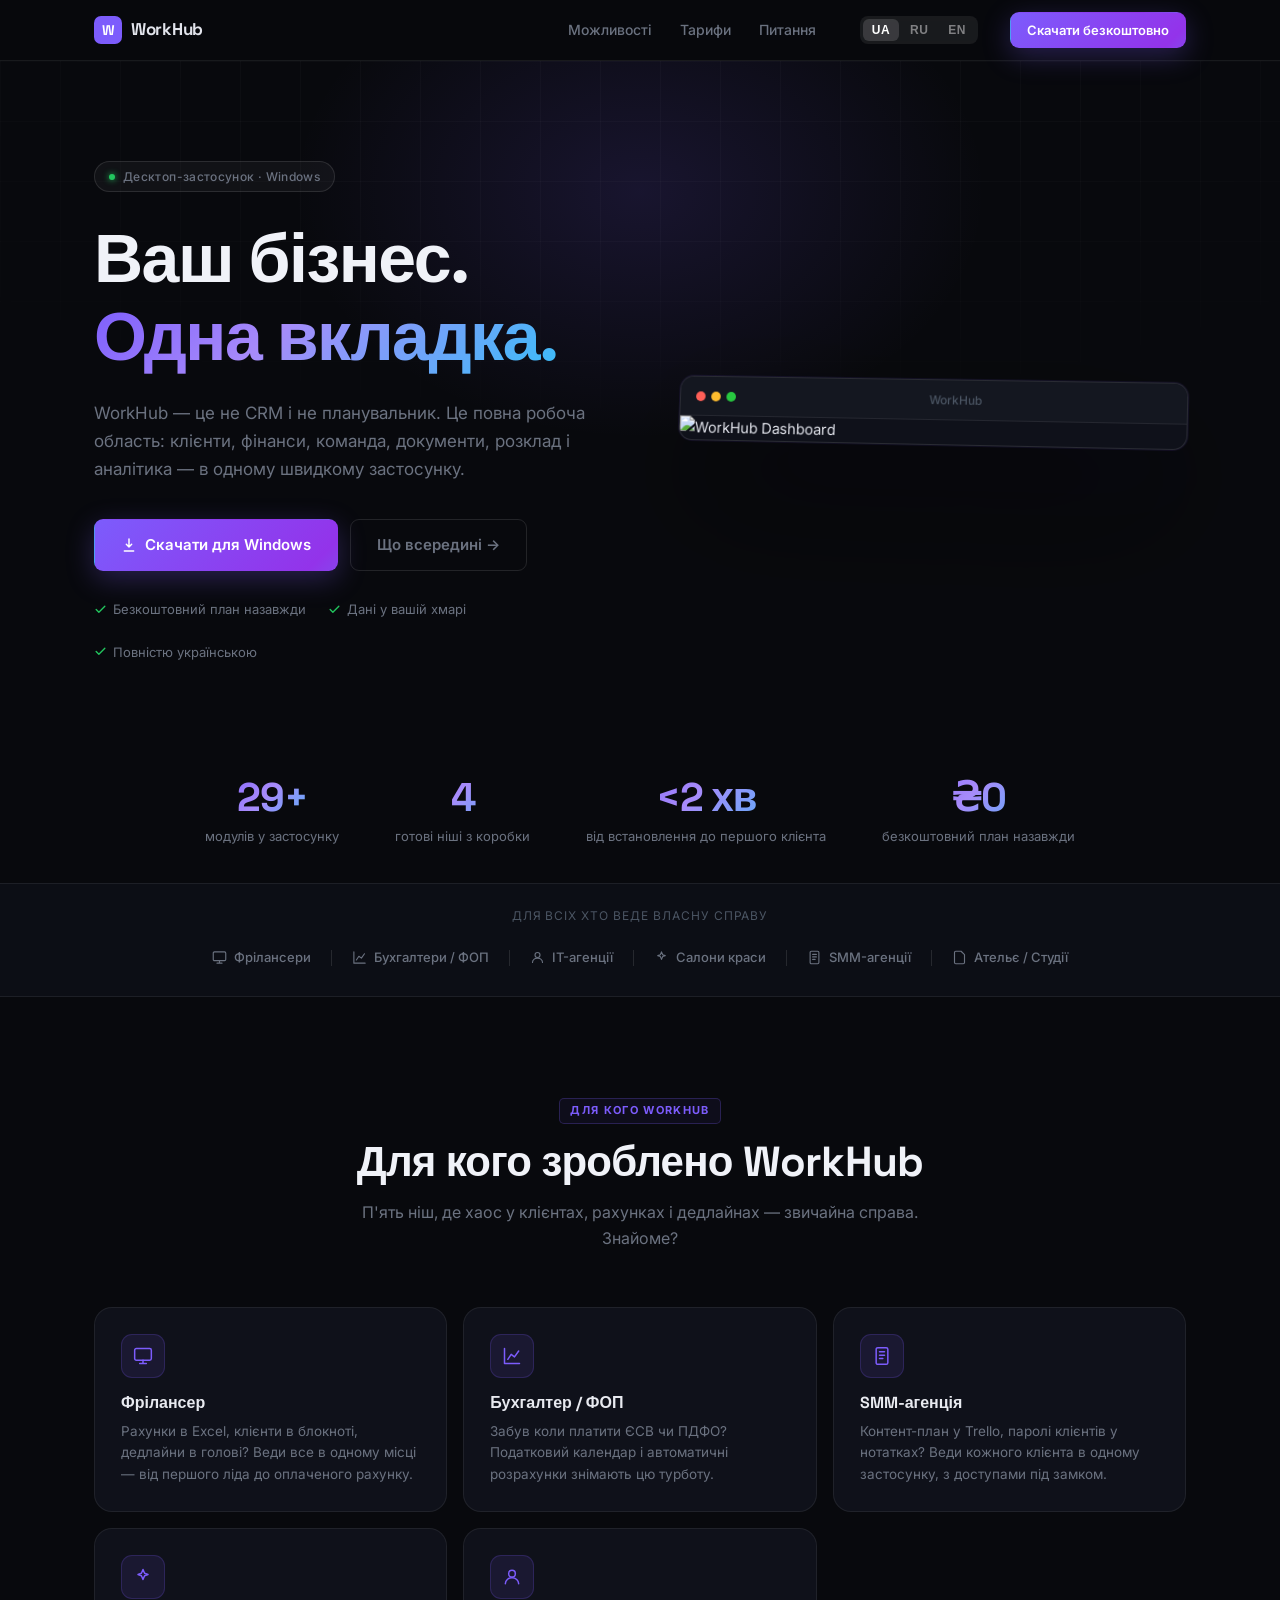
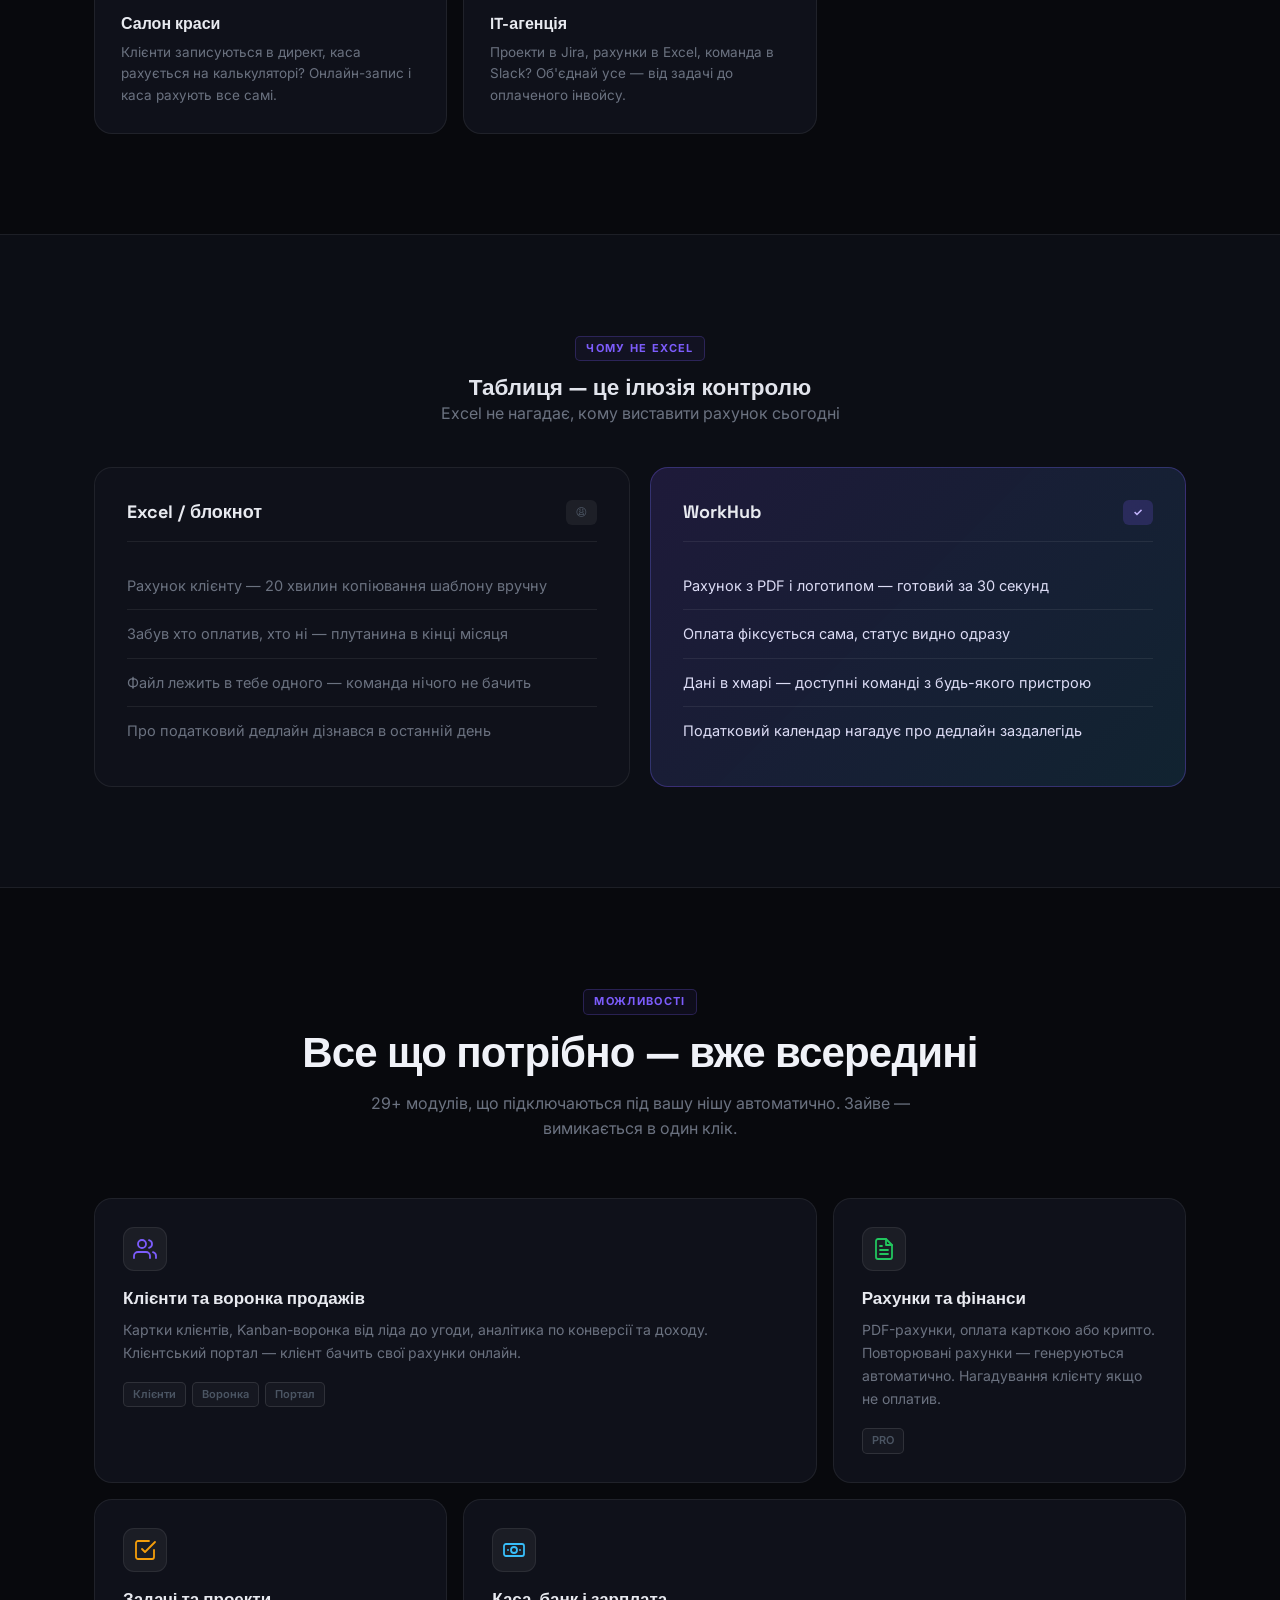
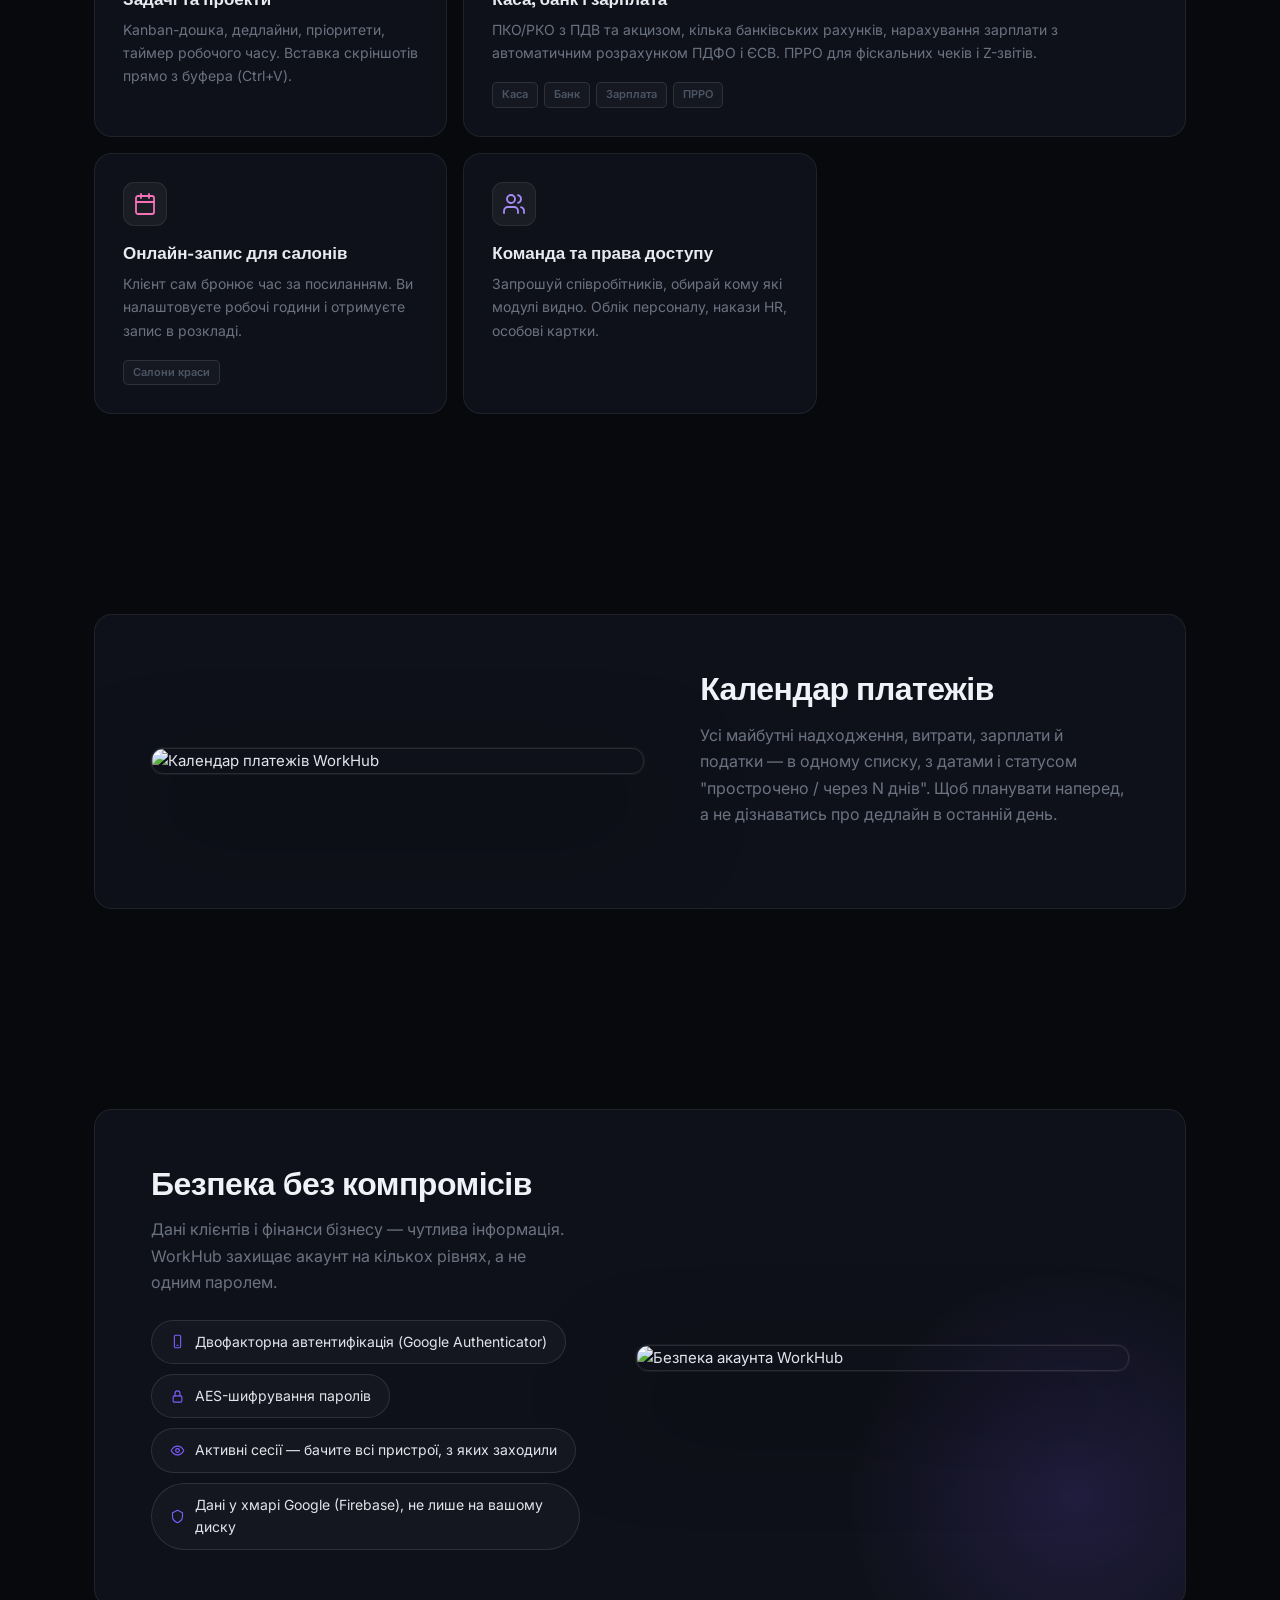
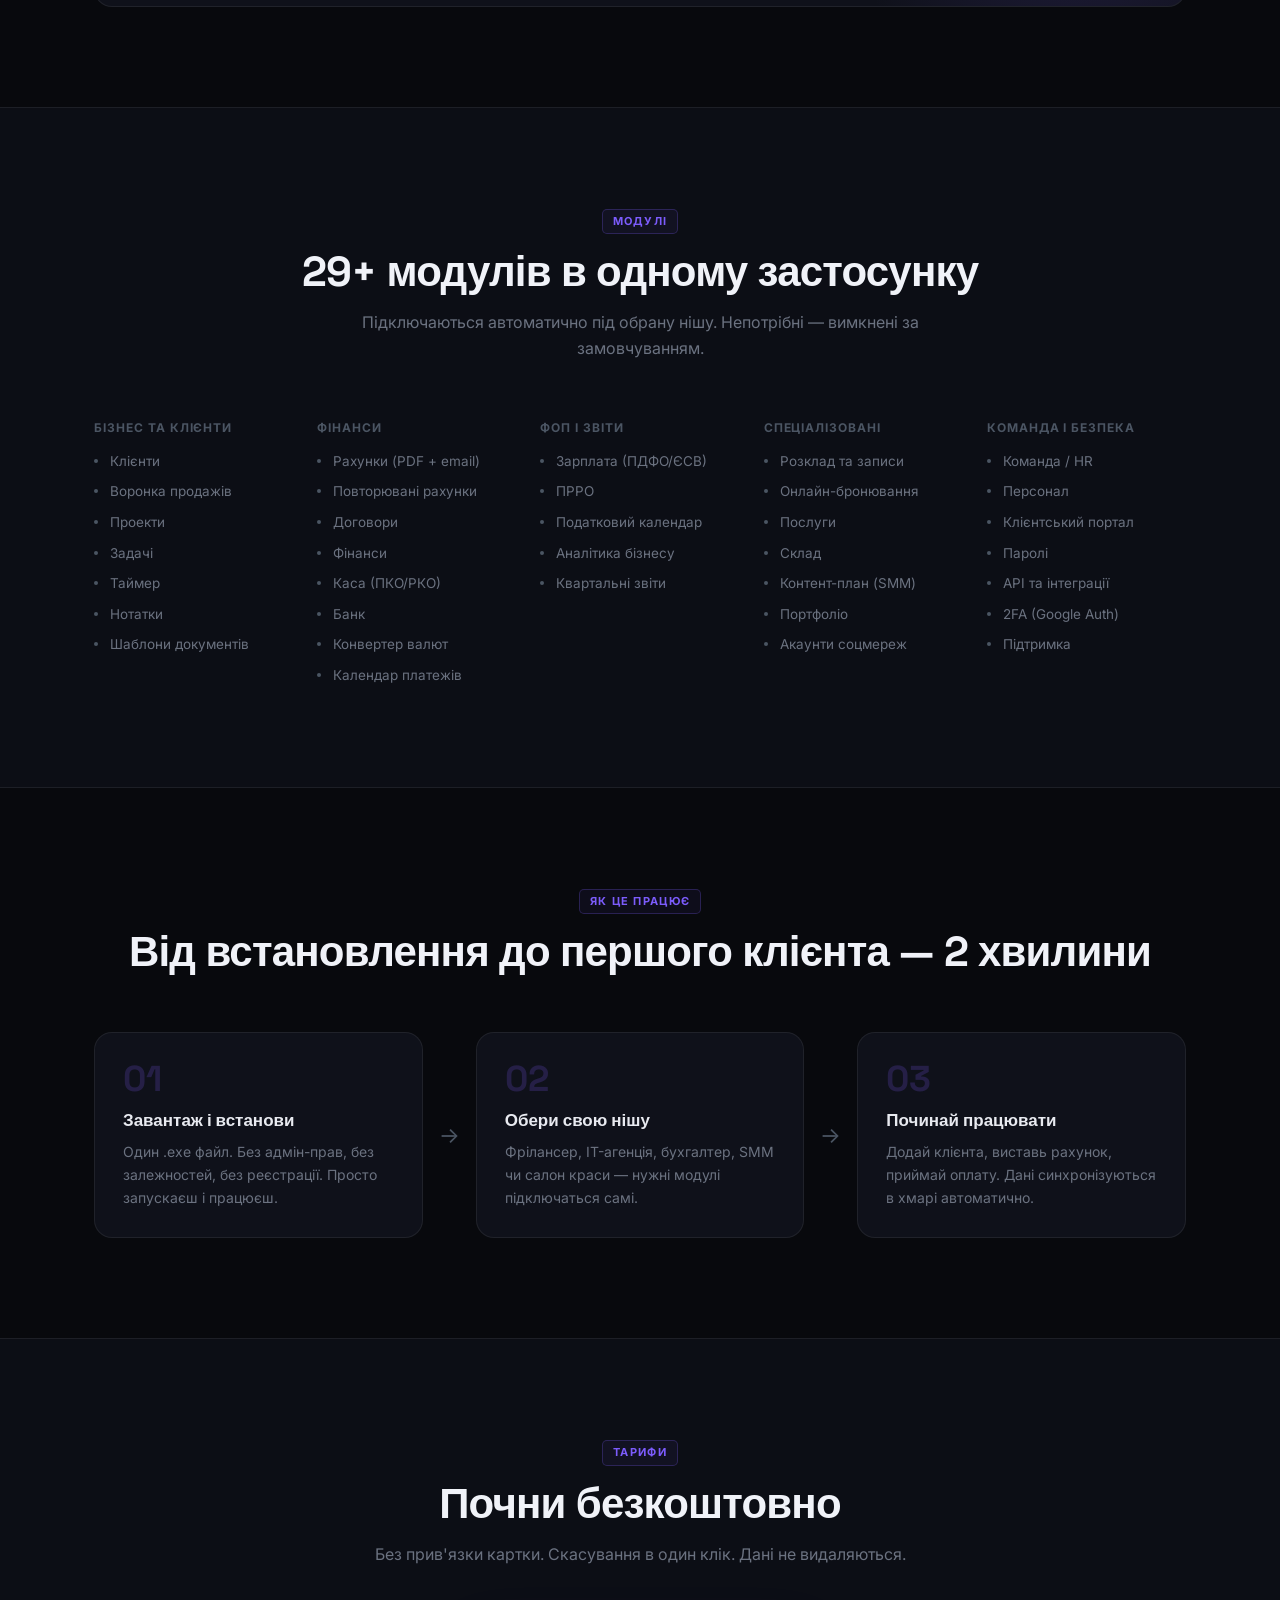
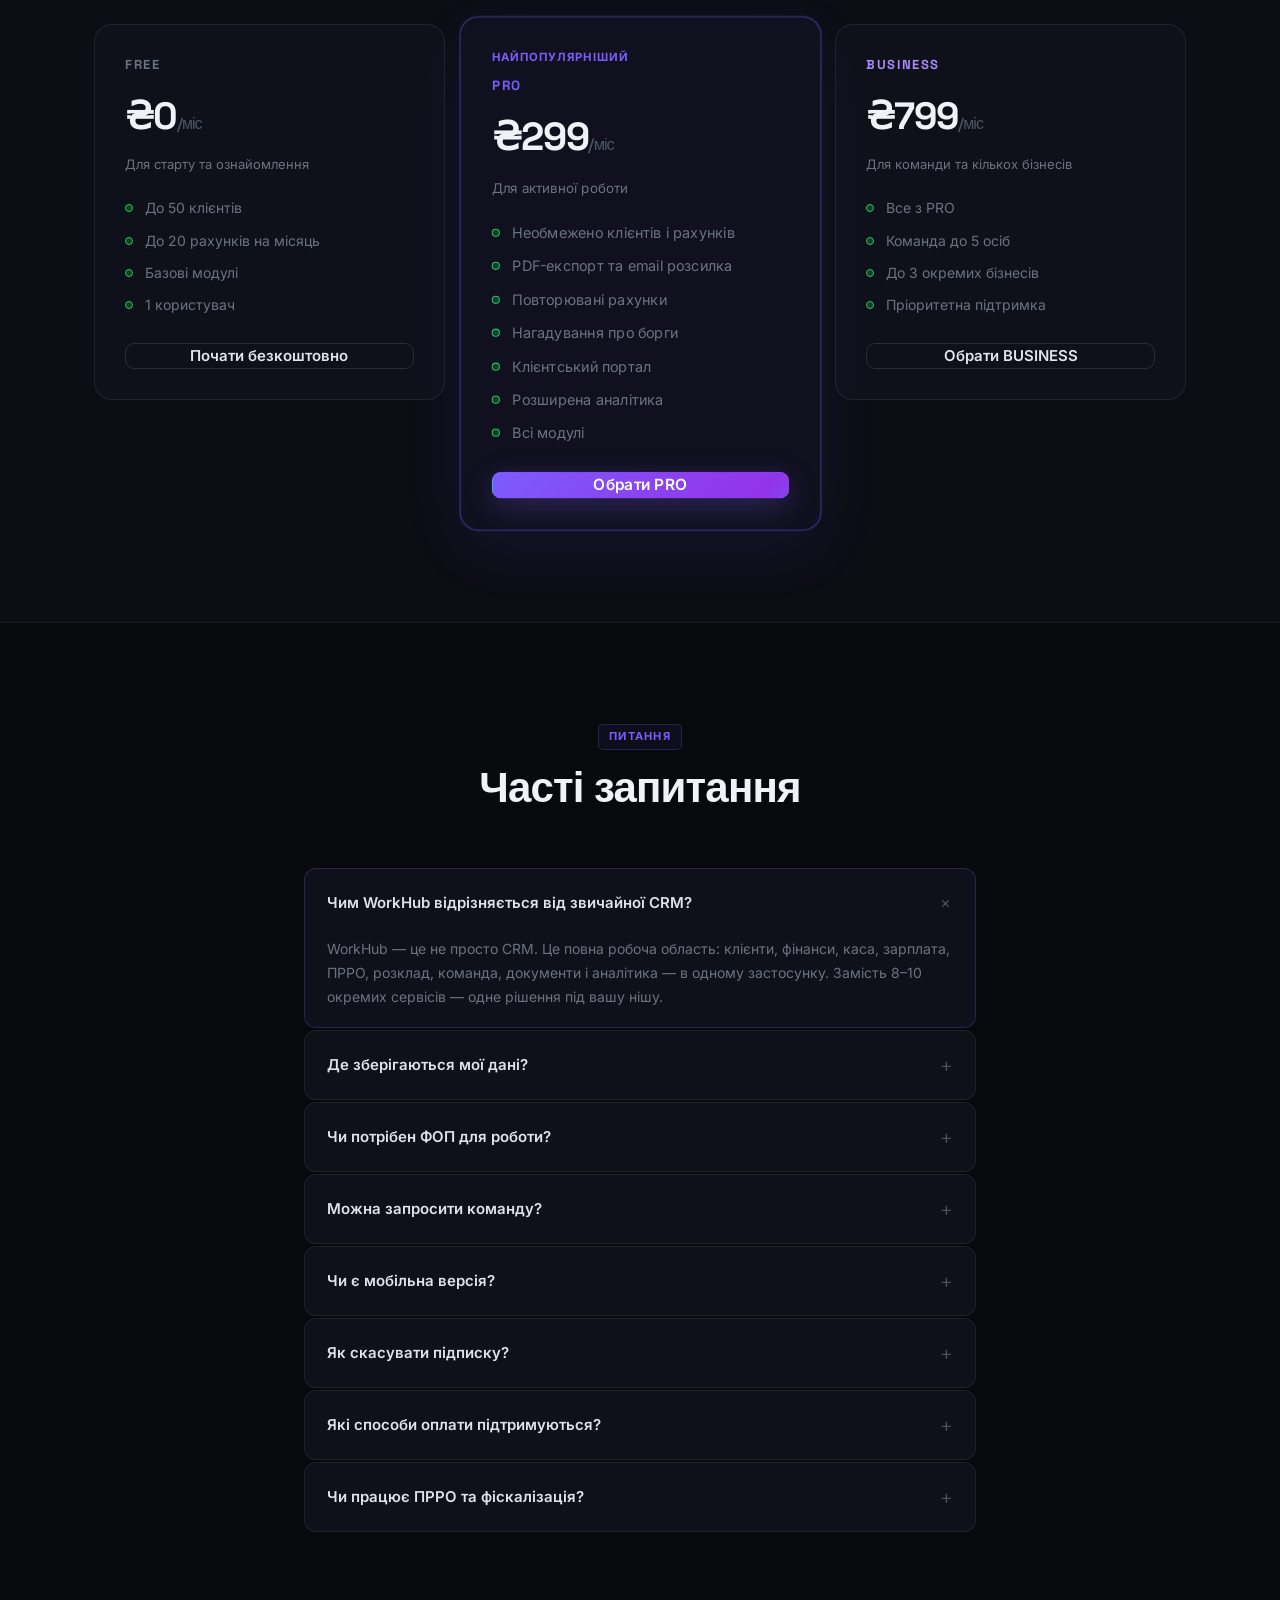
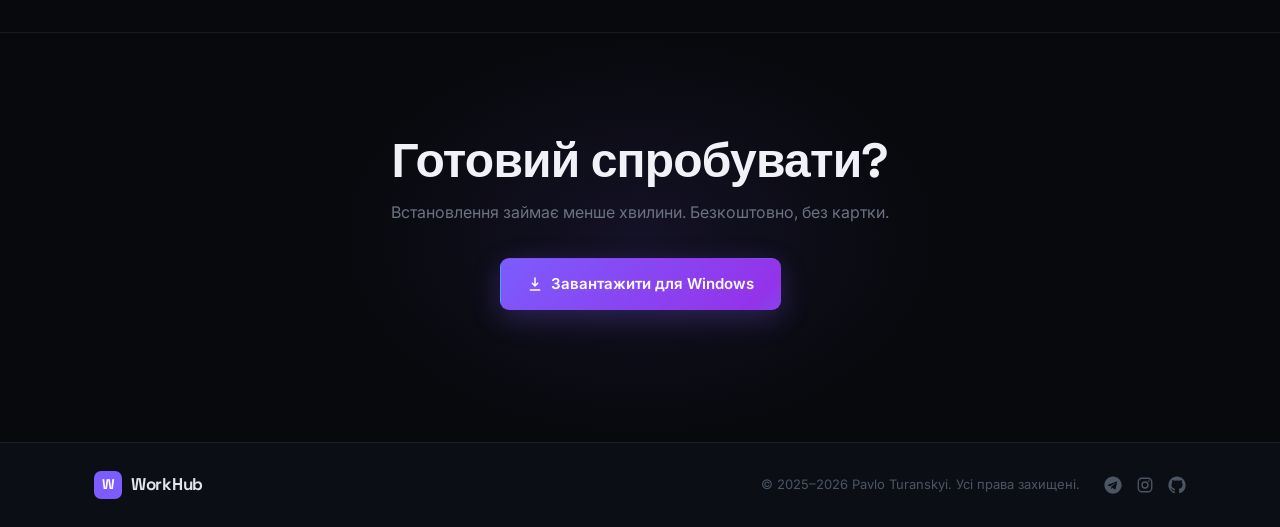
==== index.html @ f9d726c1 "Add full uk/ru/en translations to all niche landing pages Previously only the main page had a workin" ====
<!DOCTYPE html>
<html lang="uk">
<head>
<meta charset="UTF-8">
<meta name="viewport" content="width=device-width, initial-scale=1.0">
<title>WorkHub — Робоча область для вашого бізнесу</title>
<meta name="description" content="WorkHub — десктопний застосунок що замінює 10 окремих сервісів. Клієнти, фінанси, команда, документи, розклад — в одному місці.">
<link rel="preconnect" href="https://fonts.googleapis.com">
<link rel="preconnect" href="https://fonts.gstatic.com" crossorigin>
<link href="https://fonts.googleapis.com/css2?family=Inter:wght@400;500;600&family=Space+Grotesk:wght@500;600;700;800&display=swap" rel="stylesheet">
<link rel="stylesheet" href="style.css">
<link rel="icon" href="data:image/svg+xml,<svg xmlns=%22http://www.w3.org/2000/svg%22 viewBox=%220 0 100 100%22><rect width=%22100%22 height=%22100%22 rx=%2222%22 fill=%22%237C5CFC%22/><text x=%2250%22 y=%2268%22 font-size=%2260%22 text-anchor=%22middle%22 fill=%22white%22 font-family=%22sans-serif%22 font-weight=%22800%22>W</text></svg>">
</head>
<body>

<!-- ── NAV ── -->
<header class="nav">
  <div class="container nav-inner">
    <div class="brand">
      <div class="brand-logo">W</div>
      WorkHub
    </div>
    <nav class="nav-links">
      <a href="#features" data-i18n="nav.features">Можливості</a>
      <a href="#pricing" data-i18n="nav.pricing">Тарифи</a>
      <a href="#faq" data-i18n="nav.faq">Питання</a>
    </nav>
    <div class="lang-switcher">
      <button class="lang-btn active" data-lang="uk">UA</button>
      <button class="lang-btn" data-lang="ru">RU</button>
      <button class="lang-btn" data-lang="en">EN</button>
    </div>
    <a href="https://github.com/WorkHub-App/workhub-releases/releases/latest" class="btn btn-primary btn-sm" id="dl-win-nav" data-i18n="nav.download">Скачати безкоштовно</a>
  </div>
</header>

<!-- ── HERO ── -->
<section class="hero">
  <div class="hero-bg">
    <div class="hero-glow"></div>
    <div class="hero-grid"></div>
  </div>
  <div class="container hero-inner">
    <div class="hero-content">
      <div class="hero-badge">
        <span class="badge-dot"></span>
        <span data-i18n="hero.badge">Десктоп-застосунок · Windows</span>
      </div>
      <h1>
        <span data-i18n="hero.title1">Ваш бізнес.</span><br>
        <span class="grad-text" data-i18n="hero.title2">Одна вкладка.</span>
      </h1>
      <p class="hero-sub" data-i18n="hero.sub">
        WorkHub — це не CRM і не планувальник. Це повна робоча область: клієнти, фінанси, команда, документи, розклад і аналітика — в одному швидкому застосунку.
      </p>
      <div class="hero-actions">
        <a href="https://github.com/WorkHub-App/workhub-releases/releases/latest" class="btn btn-primary btn-lg" id="dl-win-hero">
          <svg width="16" height="16" viewBox="0 0 24 24" fill="none" stroke="currentColor" stroke-width="2.2" stroke-linecap="round" stroke-linejoin="round"><path d="M12 3v12m0 0l-4-4m4 4l4-4M5 21h14"/></svg>
          <span data-i18n="hero.dl_win">Скачати для Windows</span>
        </a>
        <a href="#features" class="btn btn-ghost btn-lg" data-i18n="hero.explore">Що всередині →</a>
      </div>
      <div class="hero-trust">
        <span><svg width="13" height="13" viewBox="0 0 24 24" fill="none" stroke="#22C55E" stroke-width="2.5" stroke-linecap="round" stroke-linejoin="round"><path d="M20 6L9 17l-5-5"/></svg> <span data-i18n="hero.trust1">Безкоштовний план назавжди</span></span>
        <span><svg width="13" height="13" viewBox="0 0 24 24" fill="none" stroke="#22C55E" stroke-width="2.5" stroke-linecap="round" stroke-linejoin="round"><path d="M20 6L9 17l-5-5"/></svg> <span data-i18n="hero.trust2">Дані у вашій хмарі</span></span>
        <span><svg width="13" height="13" viewBox="0 0 24 24" fill="none" stroke="#22C55E" stroke-width="2.5" stroke-linecap="round" stroke-linejoin="round"><path d="M20 6L9 17l-5-5"/></svg> <span data-i18n="hero.trust3">Повністю українською</span></span>
      </div>
    </div>

    <div class="hero-visual">
      <div class="mock-window">
        <div class="mock-bar">
          <div class="mock-dots"><span></span><span></span><span></span></div>
          <div class="mock-url">WorkHub</div>
        </div>
        <img src="Full.jpg" alt="WorkHub Dashboard" class="mock-img">
      </div>
    </div>
  </div>
</section>

<!-- ── STATS ── -->
<div class="container">
  <div class="stats-row">
    <div class="stat-item">
      <div class="stat-num">29+</div>
      <div class="stat-label" data-i18n="stats.modules">модулів у застосунку</div>
    </div>
    <div class="stat-item">
      <div class="stat-num">4</div>
      <div class="stat-label" data-i18n="stats.niches">готові ніші з коробки</div>
    </div>
    <div class="stat-item">
      <div class="stat-num" data-i18n="stats.setup_num">&lt;2 хв</div>
      <div class="stat-label" data-i18n="stats.setup">від встановлення до першого клієнта</div>
    </div>
    <div class="stat-item">
      <div class="stat-num">₴0</div>
      <div class="stat-label" data-i18n="stats.free">безкоштовний план назавжди</div>
    </div>
  </div>
</div>

<!-- ── NICHES ── -->
<div class="niches-strip">
  <div class="container">
    <p class="niches-label" data-i18n="niches.label">Для всіх хто веде власну справу</p>
    <div class="niches-row">
      <a class="niche" href="freelance/index.html">
        <svg width="15" height="15" viewBox="0 0 24 24" fill="none" stroke="currentColor" stroke-width="1.8" stroke-linecap="round" stroke-linejoin="round"><rect x="2" y="3" width="20" height="14" rx="2"/><path d="M8 21h8M12 17v4"/></svg>
        <span data-i18n="niche.freelancer">Фрілансери</span>
      </a>
      <div class="niche-sep"></div>
      <a class="niche" href="fop/index.html">
        <svg width="15" height="15" viewBox="0 0 24 24" fill="none" stroke="currentColor" stroke-width="1.8" stroke-linecap="round" stroke-linejoin="round"><path d="M3 3v18h18"/><path d="M7 16l4-6 4 3 5-7"/></svg>
        <span data-i18n="niche.accountant">Бухгалтери / ФОП</span>
      </a>
      <div class="niche-sep"></div>
      <a class="niche" href="it/index.html">
        <svg width="15" height="15" viewBox="0 0 24 24" fill="none" stroke="currentColor" stroke-width="1.8" stroke-linecap="round" stroke-linejoin="round"><circle cx="12" cy="8" r="4"/><path d="M4 20c0-4 3.6-7 8-7s8 3 8 7"/></svg>
        <span data-i18n="niche.it">IT-агенції</span>
      </a>
      <div class="niche-sep"></div>
      <a class="niche" href="salon/index.html">
        <svg width="15" height="15" viewBox="0 0 24 24" fill="none" stroke="currentColor" stroke-width="1.8" stroke-linecap="round" stroke-linejoin="round"><path d="M12 3l1.9 4.5L18 9l-4.1 1.5L12 15l-1.9-4.5L6 9l4.1-1.5z"/></svg>
        <span data-i18n="niche.beauty">Салони краси</span>
      </a>
      <div class="niche-sep"></div>
      <a class="niche" href="smm/index.html">
        <svg width="15" height="15" viewBox="0 0 24 24" fill="none" stroke="currentColor" stroke-width="1.8" stroke-linecap="round" stroke-linejoin="round"><rect x="5" y="2" width="14" height="20" rx="2"/><path d="M9 7h6M9 11h6M9 15h4"/></svg>
        <span data-i18n="niche.smm">SMM-агенції</span>
      </a>
      <div class="niche-sep"></div>
      <div class="niche">
        <svg width="15" height="15" viewBox="0 0 24 24" fill="none" stroke="currentColor" stroke-width="1.8" stroke-linecap="round" stroke-linejoin="round"><path d="M14.5 2H6a2 2 0 0 0-2 2v16a2 2 0 0 0 2 2h12a2 2 0 0 0 2-2V7.5L14.5 2z"/></svg>
        <span data-i18n="niche.atelier">Ательє / Студії</span>
      </div>
    </div>
  </div>
</div>

<!-- ── WHO IS IT FOR ── -->
<section class="section">
  <div class="container">
    <div class="section-head">
      <div class="section-tag" data-i18n="who.tag">ДЛЯ КОГО WORKHUB</div>
      <h2 data-i18n="who.title">Для кого зроблено WorkHub</h2>
      <p class="section-sub" data-i18n="who.sub">П'ять ніш, де хаос у клієнтах, рахунках і дедлайнах — звичайна справа. Знайоме?</p>
    </div>
    <div class="audience-grid">
      <a class="audience-card" href="freelance/index.html">
        <div class="audience-icon"><svg width="20" height="20" viewBox="0 0 24 24" fill="none" stroke="currentColor" stroke-width="1.8" stroke-linecap="round" stroke-linejoin="round"><rect x="2" y="3" width="20" height="14" rx="2"/><path d="M8 21h8M12 17v4"/></svg></div>
        <h4 data-i18n="who.free.title">Фрілансер</h4>
        <p data-i18n="who.free.desc">Рахунки в Excel, клієнти в блокноті, дедлайни в голові? Веди все в одному місці — від першого ліда до оплаченого рахунку.</p>
      </a>
      <a class="audience-card" href="fop/index.html">
        <div class="audience-icon"><svg width="20" height="20" viewBox="0 0 24 24" fill="none" stroke="currentColor" stroke-width="1.8" stroke-linecap="round" stroke-linejoin="round"><path d="M3 3v18h18"/><path d="M7 16l4-6 4 3 5-7"/></svg></div>
        <h4 data-i18n="who.acc.title">Бухгалтер / ФОП</h4>
        <p data-i18n="who.acc.desc">Забув коли платити ЄСВ чи ПДФО? Податковий календар і автоматичні розрахунки знімають цю турботу.</p>
      </a>
      <a class="audience-card" href="smm/index.html">
        <div class="audience-icon"><svg width="20" height="20" viewBox="0 0 24 24" fill="none" stroke="currentColor" stroke-width="1.8" stroke-linecap="round" stroke-linejoin="round"><rect x="5" y="2" width="14" height="20" rx="2"/><path d="M9 7h6M9 11h6M9 15h4"/></svg></div>
        <h4 data-i18n="who.smm.title">SMM-агенція</h4>
        <p data-i18n="who.smm.desc">Контент-план у Trello, паролі клієнтів у нотатках? Веди кожного клієнта в одному застосунку, з доступами під замком.</p>
      </a>
      <a class="audience-card" href="salon/index.html">
        <div class="audience-icon"><svg width="20" height="20" viewBox="0 0 24 24" fill="none" stroke="currentColor" stroke-width="1.8" stroke-linecap="round" stroke-linejoin="round"><path d="M12 3l1.9 4.5L18 9l-4.1 1.5L12 15l-1.9-4.5L6 9l4.1-1.5z"/></svg></div>
        <h4 data-i18n="who.beauty.title">Салон краси</h4>
        <p data-i18n="who.beauty.desc">Клієнти записуються в директ, каса рахується на калькуляторі? Онлайн-запис і каса рахують все самі.</p>
      </a>
      <a class="audience-card" href="it/index.html">
        <div class="audience-icon"><svg width="20" height="20" viewBox="0 0 24 24" fill="none" stroke="currentColor" stroke-width="1.8" stroke-linecap="round" stroke-linejoin="round"><circle cx="12" cy="8" r="4"/><path d="M4 20c0-4 3.6-7 8-7s8 3 8 7"/></svg></div>
        <h4 data-i18n="who.it.title">IT-агенція</h4>
        <p data-i18n="who.it.desc">Проекти в Jira, рахунки в Excel, команда в Slack? Об'єднай усе — від задачі до оплаченого інвойсу.</p>
      </a>
    </div>
  </div>
</section>

<!-- ── COMPARE ── -->
<section class="section section-dim">
  <div class="container container-narrow">
    <div class="compare-head">
      <div class="section-tag" data-i18n="cmp.tag">ЧОМУ НЕ EXCEL</div>
      <h2 data-i18n="cmp.title">Таблиця — це ілюзія контролю</h2>
      <p class="section-sub" data-i18n="cmp.sub">Excel не нагадає, кому виставити рахунок сьогодні</p>
    </div>
  </div>
  <div class="container">
    <div class="compare-row">
      <div class="compare-card pain">
        <div class="compare-card-head">
          <h4 data-i18n="cmp.pain.title">Excel / блокнот</h4>
          <span class="tag">😩</span>
        </div>
        <ul class="compare-list">
          <li data-i18n="cmp.pain.1">Рахунок клієнту — 20 хвилин копіювання шаблону вручну</li>
          <li data-i18n="cmp.pain.2">Забув хто оплатив, хто ні — плутанина в кінці місяця</li>
          <li data-i18n="cmp.pain.3">Файл лежить в тебе одного — команда нічого не бачить</li>
          <li data-i18n="cmp.pain.4">Про податковий дедлайн дізнався в останній день</li>
        </ul>
      </div>
      <div class="compare-card win">
        <div class="compare-card-head">
          <h4 data-i18n="cmp.win.title">WorkHub</h4>
          <span class="tag">✓</span>
        </div>
        <ul class="compare-list">
          <li data-i18n="cmp.win.1">Рахунок з PDF і логотипом — готовий за 30 секунд</li>
          <li data-i18n="cmp.win.2">Оплата фіксується сама, статус видно одразу</li>
          <li data-i18n="cmp.win.3">Дані в хмарі — доступні команді з будь-якого пристрою</li>
          <li data-i18n="cmp.win.4">Податковий календар нагадує про дедлайн заздалегідь</li>
        </ul>
      </div>
    </div>
  </div>
</section>

<!-- ── FEATURES ── -->
<section class="section" id="features">
  <div class="container">
    <div class="section-head">
      <div class="section-tag" data-i18n="features.tag">МОЖЛИВОСТІ</div>
      <h2 data-i18n="features.title">Все що потрібно — вже всередині</h2>
      <p class="section-sub" data-i18n="features.sub">29+ модулів, що підключаються під вашу нішу автоматично. Зайве — вимикається в один клік.</p>
    </div>

    <div class="features-bento">

      <div class="bento-card bento-wide">
        <div class="bento-icon" style="color:#7C5CFC">
          <svg width="24" height="24" viewBox="0 0 24 24" fill="none" stroke="currentColor" stroke-width="1.8" stroke-linecap="round" stroke-linejoin="round"><path d="M17 21v-2a4 4 0 0 0-4-4H5a4 4 0 0 0-4 4v2"/><circle cx="9" cy="7" r="4"/><path d="M23 21v-2a4 4 0 0 0-3-3.87"/><path d="M16 3.13a4 4 0 0 1 0 7.75"/></svg>
        </div>
        <h3 data-i18n="feat.clients.title">Клієнти та воронка продажів</h3>
        <p data-i18n="feat.clients.desc">Картки клієнтів, Kanban-воронка від ліда до угоди, аналітика по конверсії та доходу. Клієнтський портал — клієнт бачить свої рахунки онлайн.</p>
        <div class="bento-tags">
          <span data-i18n="feat.clients.t1">Клієнти</span><span data-i18n="feat.clients.t2">Воронка</span><span data-i18n="feat.clients.t3">Портал</span>
        </div>
      </div>

      <div class="bento-card">
        <div class="bento-icon" style="color:#22C55E">
          <svg width="24" height="24" viewBox="0 0 24 24" fill="none" stroke="currentColor" stroke-width="1.8" stroke-linecap="round" stroke-linejoin="round"><path d="M14 2H6a2 2 0 0 0-2 2v16a2 2 0 0 0 2 2h12a2 2 0 0 0 2-2V8z"/><path d="M14 2v6h6M16 13H8M16 17H8M10 9H8"/></svg>
        </div>
        <h3 data-i18n="feat.finance.title">Рахунки та фінанси</h3>
        <p data-i18n="feat.finance.desc">PDF-рахунки, оплата карткою або крипто. Повторювані рахунки — генеруються автоматично. Нагадування клієнту якщо не оплатив.</p>
        <div class="bento-tags"><span>PRO</span></div>
      </div>

      <div class="bento-card">
        <div class="bento-icon" style="color:#F59E0B">
          <svg width="24" height="24" viewBox="0 0 24 24" fill="none" stroke="currentColor" stroke-width="1.8" stroke-linecap="round" stroke-linejoin="round"><path d="M9 11l3 3L22 4"/><path d="M21 12v7a2 2 0 0 1-2 2H5a2 2 0 0 1-2-2V5a2 2 0 0 1 2-2h11"/></svg>
        </div>
        <h3 data-i18n="feat.tasks.title">Задачі та проекти</h3>
        <p data-i18n="feat.tasks.desc">Kanban-дошка, дедлайни, пріоритети, таймер робочого часу. Вставка скріншотів прямо з буфера (Ctrl+V).</p>
      </div>

      <div class="bento-card bento-wide">
        <div class="bento-icon" style="color:#38BDF8">
          <svg width="24" height="24" viewBox="0 0 24 24" fill="none" stroke="currentColor" stroke-width="1.8" stroke-linecap="round" stroke-linejoin="round"><rect x="2" y="6" width="20" height="12" rx="2"/><circle cx="12" cy="12" r="3"/><path d="M6 12h.01M18 12h.01"/></svg>
        </div>
        <h3 data-i18n="feat.cash.title">Каса, банк і зарплата</h3>
        <p data-i18n="feat.cash.desc">ПКО/РКО з ПДВ та акцизом, кілька банківських рахунків, нарахування зарплати з автоматичним розрахунком ПДФО і ЄСВ. ПРРО для фіскальних чеків і Z-звітів.</p>
        <div class="bento-tags">
          <span data-i18n="feat.cash.t1">Каса</span><span data-i18n="feat.cash.t2">Банк</span><span data-i18n="feat.cash.t3">Зарплата</span><span>ПРРО</span>
        </div>
      </div>

      <div class="bento-card">
        <div class="bento-icon" style="color:#F472B6">
          <svg width="24" height="24" viewBox="0 0 24 24" fill="none" stroke="currentColor" stroke-width="1.8" stroke-linecap="round" stroke-linejoin="round"><rect x="3" y="4" width="18" height="18" rx="2"/><path d="M16 2v4M8 2v4M3 10h18"/></svg>
        </div>
        <h3 data-i18n="feat.booking.title">Онлайн-запис для салонів</h3>
        <p data-i18n="feat.booking.desc">Клієнт сам бронює час за посиланням. Ви налаштовуєте робочі години і отримуєте запис в розкладі.</p>
        <div class="bento-tags"><span data-i18n="feat.booking.t1">Салони краси</span></div>
      </div>

      <div class="bento-card">
        <div class="bento-icon" style="color:#A78BFA">
          <svg width="24" height="24" viewBox="0 0 24 24" fill="none" stroke="currentColor" stroke-width="1.8" stroke-linecap="round" stroke-linejoin="round"><path d="M16 21v-2a4 4 0 0 0-4-4H6a4 4 0 0 0-4 4v2"/><circle cx="9" cy="7" r="4"/><path d="M22 21v-2a4 4 0 0 0-3-3.87M16 3.13a4 4 0 0 1 0 7.75"/></svg>
        </div>
        <h3 data-i18n="feat.team.title">Команда та права доступу</h3>
        <p data-i18n="feat.team.desc">Запрошуй співробітників, обирай кому які модулі видно. Облік персоналу, накази HR, особові картки.</p>
      </div>

    </div>
  </div>
</section>

<!-- ── SHOWCASE: CALENDAR ── -->
<section class="section">
  <div class="container">
    <div class="showcase">
      <div class="showcase-img">
        <img src="calendar.jpg" alt="Календар платежів WorkHub">
      </div>
      <div class="showcase-text">
        <h3 data-i18n="sc.cal.title">Календар платежів</h3>
        <p data-i18n="sc.cal.desc">Усі майбутні надходження, витрати, зарплати й податки — в одному списку, з датами і статусом "прострочено / через N днів". Щоб планувати наперед, а не дізнаватись про дедлайн в останній день.</p>
      </div>
    </div>
  </div>
</section>

<!-- ── SHOWCASE: SECURITY ── -->
<section class="section">
  <div class="container">
    <div class="showcase reverse">
      <div class="showcase-glow br"></div>
      <div class="showcase-img">
        <img src="secureti.jpg" alt="Безпека акаунта WorkHub">
      </div>
      <div class="showcase-text">
        <h3 data-i18n="sc.sec.title">Безпека без компромісів</h3>
        <p data-i18n="sc.sec.desc">Дані клієнтів і фінанси бізнесу — чутлива інформація. WorkHub захищає акаунт на кількох рівнях, а не одним паролем.</p>
        <div class="showcase-list">
          <div class="showcase-list-item">
            <svg width="15" height="15" viewBox="0 0 24 24" fill="none" stroke="currentColor" stroke-width="1.8" stroke-linecap="round" stroke-linejoin="round"><rect x="7" y="2" width="10" height="20" rx="2"/><path d="M11 18h2"/></svg>
            <span data-i18n="sc.sec.l1">Двофакторна автентифікація (Google Authenticator)</span>
          </div>
          <div class="showcase-list-item">
            <svg width="15" height="15" viewBox="0 0 24 24" fill="none" stroke="currentColor" stroke-width="1.8" stroke-linecap="round" stroke-linejoin="round"><rect x="5" y="11" width="14" height="10" rx="2"/><path d="M8 11V7a4 4 0 0 1 8 0v4"/></svg>
            <span data-i18n="sc.sec.l2">AES-шифрування паролів</span>
          </div>
          <div class="showcase-list-item">
            <svg width="15" height="15" viewBox="0 0 24 24" fill="none" stroke="currentColor" stroke-width="1.8" stroke-linecap="round" stroke-linejoin="round"><circle cx="12" cy="12" r="3"/><path d="M2 12s3.5-7 10-7 10 7 10 7-3.5 7-10 7-10-7-10-7z"/></svg>
            <span data-i18n="sc.sec.l3">Активні сесії — бачите всі пристрої, з яких заходили</span>
          </div>
          <div class="showcase-list-item">
            <svg width="15" height="15" viewBox="0 0 24 24" fill="none" stroke="currentColor" stroke-width="1.8" stroke-linecap="round" stroke-linejoin="round"><path d="M12 2l8 4v6c0 5-3.5 8-8 10-4.5-2-8-5-8-10V6z"/></svg>
            <span data-i18n="sc.sec.l4">Дані у хмарі Google (Firebase), не лише на вашому диску</span>
          </div>
        </div>
      </div>
    </div>
  </div>
</section>

<!-- ── MODULE LIST ── -->
<section class="section section-dim">
  <div class="container">
    <div class="section-head">
      <div class="section-tag" data-i18n="modules.tag">МОДУЛІ</div>
      <h2 data-i18n="modules.title">29+ модулів в одному застосунку</h2>
      <p class="section-sub" data-i18n="modules.sub">Підключаються автоматично під обрану нішу. Непотрібні — вимкнені за замовчуванням.</p>
    </div>
    <div class="module-grid">

      <div class="module-col">
        <div class="module-col-title" data-i18n="mod.col1.title">Бізнес та клієнти</div>
        <ul>
          <li data-i18n="mod.col1.1">Клієнти</li>
          <li data-i18n="mod.col1.2">Воронка продажів</li>
          <li data-i18n="mod.col1.3">Проекти</li>
          <li data-i18n="mod.col1.4">Задачі</li>
          <li data-i18n="mod.col1.5">Таймер</li>
          <li data-i18n="mod.col1.6">Нотатки</li>
          <li data-i18n="mod.col1.7">Шаблони документів</li>
        </ul>
      </div>

      <div class="module-col">
        <div class="module-col-title" data-i18n="mod.col2.title">Фінанси</div>
        <ul>
          <li data-i18n="mod.col2.1">Рахунки (PDF + email)</li>
          <li data-i18n="mod.col2.2">Повторювані рахунки</li>
          <li data-i18n="mod.col2.3">Договори</li>
          <li data-i18n="mod.col2.4">Фінанси</li>
          <li data-i18n="mod.col2.5">Каса (ПКО/РКО)</li>
          <li data-i18n="mod.col2.6">Банк</li>
          <li data-i18n="mod.col2.7">Конвертер валют</li>
          <li data-i18n="mod.col2.8">Календар платежів</li>
        </ul>
      </div>

      <div class="module-col">
        <div class="module-col-title" data-i18n="mod.col3.title">ФОП і звіти</div>
        <ul>
          <li data-i18n="mod.col3.1">Зарплата (ПДФО/ЄСВ)</li>
          <li>ПРРО</li>
          <li data-i18n="mod.col3.3">Податковий календар</li>
          <li data-i18n="mod.col3.4">Аналітика бізнесу</li>
          <li data-i18n="mod.col3.5">Квартальні звіти</li>
        </ul>
      </div>

      <div class="module-col">
        <div class="module-col-title" data-i18n="mod.col4.title">Спеціалізовані</div>
        <ul>
          <li data-i18n="mod.col4.1">Розклад та записи</li>
          <li data-i18n="mod.col4.2">Онлайн-бронювання</li>
          <li data-i18n="mod.col4.3">Послуги</li>
          <li data-i18n="mod.col4.4">Склад</li>
          <li data-i18n="mod.col4.5">Контент-план (SMM)</li>
          <li data-i18n="mod.col4.6">Портфоліо</li>
          <li data-i18n="mod.col4.7">Акаунти соцмереж</li>
        </ul>
      </div>

      <div class="module-col">
        <div class="module-col-title" data-i18n="mod.col5.title">Команда і безпека</div>
        <ul>
          <li data-i18n="mod.col5.1">Команда / HR</li>
          <li data-i18n="mod.col5.2">Персонал</li>
          <li data-i18n="mod.col5.3">Клієнтський портал</li>
          <li data-i18n="mod.col5.4">Паролі</li>
          <li data-i18n="mod.col5.5">API та інтеграції</li>
          <li data-i18n="mod.col5.6">2FA (Google Auth)</li>
          <li data-i18n="mod.col5.7">Підтримка</li>
        </ul>
      </div>

    </div>
  </div>
</section>

<!-- ── HOW IT WORKS ── -->
<section class="section" id="how">
  <div class="container">
    <div class="section-head">
      <div class="section-tag" data-i18n="how.tag">ЯК ЦЕ ПРАЦЮЄ</div>
      <h2 data-i18n="how.title">Від встановлення до першого клієнта — 2 хвилини</h2>
    </div>
    <div class="steps-row">
      <div class="step-item">
        <div class="step-num">01</div>
        <h3 data-i18n="how.s1.title">Завантаж і встанови</h3>
        <p data-i18n="how.s1.desc">Один .exe файл. Без адмін-прав, без залежностей, без реєстрації. Просто запускаєш і працюєш.</p>
      </div>
      <div class="step-arrow">→</div>
      <div class="step-item">
        <div class="step-num">02</div>
        <h3 data-i18n="how.s2.title">Обери свою нішу</h3>
        <p data-i18n="how.s2.desc">Фрілансер, IT-агенція, бухгалтер, SMM чи салон краси — нужні модулі підключаться самі.</p>
      </div>
      <div class="step-arrow">→</div>
      <div class="step-item">
        <div class="step-num">03</div>
        <h3 data-i18n="how.s3.title">Починай працювати</h3>
        <p data-i18n="how.s3.desc">Додай клієнта, виставь рахунок, приймай оплату. Дані синхронізуються в хмарі автоматично.</p>
      </div>
    </div>
  </div>
</section>

<!-- ── PRICING ── -->
<section class="section section-dim" id="pricing">
  <div class="container">
    <div class="section-head">
      <div class="section-tag" data-i18n="pricing.tag">ТАРИФИ</div>
      <h2 data-i18n="pricing.title">Почни безкоштовно</h2>
      <p class="section-sub" data-i18n="pricing.sub">Без прив'язки картки. Скасування в один клік. Дані не видаляються.</p>
    </div>

    <div class="pricing-row">

      <div class="price-card">
        <div class="price-tier">FREE</div>
        <div class="price-amount">₴0<span data-i18n="pricing.period">/міс</span></div>
        <p class="price-desc" data-i18n="pricing.free.desc">Для старту та ознайомлення</p>
        <ul class="price-list">
          <li data-i18n="pricing.free.1">До 50 клієнтів</li>
          <li data-i18n="pricing.free.2">До 20 рахунків на місяць</li>
          <li data-i18n="pricing.free.3">Базові модулі</li>
          <li data-i18n="pricing.free.4">1 користувач</li>
        </ul>
        <a href="https://github.com/WorkHub-App/workhub-releases/releases/latest" class="btn btn-outline btn-block" data-i18n="pricing.free.btn">Почати безкоштовно</a>
      </div>

      <div class="price-card price-featured">
        <div class="price-popular" data-i18n="pricing.popular">Найпопулярніший</div>
        <div class="price-tier" style="color:#7C5CFC">PRO</div>
        <div class="price-amount">₴299<span data-i18n="pricing.period">/міс</span></div>
        <p class="price-desc" data-i18n="pricing.pro.desc">Для активної роботи</p>
        <ul class="price-list">
          <li data-i18n="pricing.pro.1">Необмежено клієнтів і рахунків</li>
          <li data-i18n="pricing.pro.2">PDF-експорт та email розсилка</li>
          <li data-i18n="pricing.pro.3">Повторювані рахунки</li>
          <li data-i18n="pricing.pro.4">Нагадування про борги</li>
          <li data-i18n="pricing.pro.5">Клієнтський портал</li>
          <li data-i18n="pricing.pro.6">Розширена аналітика</li>
          <li data-i18n="pricing.pro.7">Всі модулі</li>
        </ul>
        <a href="https://github.com/WorkHub-App/workhub-releases/releases/latest" class="btn btn-primary btn-block" data-i18n="pricing.pro.btn">Обрати PRO</a>
      </div>

      <div class="price-card">
        <div class="price-tier" style="color:#A78BFA">BUSINESS</div>
        <div class="price-amount">₴799<span data-i18n="pricing.period">/міс</span></div>
        <p class="price-desc" data-i18n="pricing.biz.desc">Для команди та кількох бізнесів</p>
        <ul class="price-list">
          <li data-i18n="pricing.biz.1">Все з PRO</li>
          <li data-i18n="pricing.biz.2">Команда до 5 осіб</li>
          <li data-i18n="pricing.biz.3">До 3 окремих бізнесів</li>
          <li data-i18n="pricing.biz.4">Пріоритетна підтримка</li>
        </ul>
        <a href="https://github.com/WorkHub-App/workhub-releases/releases/latest" class="btn btn-outline btn-block" data-i18n="pricing.biz.btn">Обрати BUSINESS</a>
      </div>

    </div>
  </div>
</section>

<!-- ── FAQ ── -->
<section class="section" id="faq">
  <div class="container container-narrow">
    <div class="section-head">
      <div class="section-tag" data-i18n="faq.tag">ПИТАННЯ</div>
      <h2 data-i18n="faq.title">Часті запитання</h2>
    </div>
    <div class="faq-list">
      <details class="faq-item" open>
        <summary data-i18n="faq.q1">Чим WorkHub відрізняється від звичайної CRM?</summary>
        <p data-i18n="faq.a1">WorkHub — це не просто CRM. Це повна робоча область: клієнти, фінанси, каса, зарплата, ПРРО, розклад, команда, документи і аналітика — в одному застосунку. Замість 8–10 окремих сервісів — одне рішення під вашу нішу.</p>
      </details>
      <details class="faq-item">
        <summary data-i18n="faq.q2">Де зберігаються мої дані?</summary>
        <p data-i18n="faq.a2">Дані синхронізуються через Firebase — вашу приватну хмару. Застосунок працює і офлайн, синхронізується при підключенні. Ви завжди контролюєте свої дані.</p>
      </details>
      <details class="faq-item">
        <summary data-i18n="faq.q3">Чи потрібен ФОП для роботи?</summary>
        <p data-i18n="faq.a3">Ні. WorkHub можна використовувати як фізособа. Для оплати підписки — картка, Monobank або криптовалюта.</p>
      </details>
      <details class="faq-item">
        <summary data-i18n="faq.q4">Можна запросити команду?</summary>
        <p data-i18n="faq.a4">Так, на плані BUSINESS — до 5 співробітників за кодом запрошення. Кожному налаштовуєте доступ до потрібних модулів.</p>
      </details>
      <details class="faq-item">
        <summary data-i18n="faq.q5">Чи є мобільна версія?</summary>
        <p data-i18n="faq.a5">Наразі WorkHub — десктопний застосунок для Windows. Мобільна версія в планах розвитку.</p>
      </details>
      <details class="faq-item">
        <summary data-i18n="faq.q6">Як скасувати підписку?</summary>
        <p data-i18n="faq.a6">В будь-який момент через Налаштування → Підписка. Акаунт переходить на FREE план, дані не видаляються.</p>
      </details>
      <details class="faq-item">
        <summary data-i18n="faq.q7">Які способи оплати підтримуються?</summary>
        <p data-i18n="faq.a7">Картка через AIFO, Monobank-банка та криптовалюта (USDT, BTC, ETH).</p>
      </details>
      <details class="faq-item">
        <summary data-i18n="faq.q8">Чи працює ПРРО та фіскалізація?</summary>
        <p data-i18n="faq.a8">Так. Окремий модуль ПРРО для фіскальних чеків, змін та Z-звітів. Плюс податковий календар з автоматичними нагадуваннями про ЄП, ЄСВ і ВЗ.</p>
      </details>
    </div>
  </div>
</section>

<!-- ── CTA ── -->
<section class="cta-section">
  <div class="cta-glow"></div>
  <div class="container cta-inner">
    <h2 data-i18n="cta.title">Готовий спробувати?</h2>
    <p data-i18n="cta.sub">Встановлення займає менше хвилини. Безкоштовно, без картки.</p>
    <div class="cta-actions">
      <a href="https://github.com/WorkHub-App/workhub-releases/releases/latest" class="btn btn-primary btn-lg" id="dl-win-cta">
        <svg width="16" height="16" viewBox="0 0 24 24" fill="none" stroke="currentColor" stroke-width="2.2" stroke-linecap="round" stroke-linejoin="round"><path d="M12 3v12m0 0l-4-4m4 4l4-4M5 21h14"/></svg>
        <span data-i18n="cta.dl_win">Завантажити для Windows</span>
      </a>
    </div>
    <p class="cta-meta" id="dl-meta"></p>
  </div>
</section>

<!-- ── FOOTER ── -->
<footer class="footer">
  <div class="container footer-inner">
    <div class="brand">
      <div class="brand-logo">W</div>
      WorkHub
    </div>
    <p class="footer-copy" data-i18n="footer.copy">© 2025–2026 Pavlo Turanskyi. Усі права захищені.</p>
    <div class="footer-links">
      <a href="https://t.me/workhubapp" target="_blank" rel="noopener" title="Telegram">
        <svg width="18" height="18" viewBox="0 0 24 24" fill="currentColor"><path d="M12 .5C5.65.5.5 5.65.5 12s5.15 11.5 11.5 11.5S23.5 18.35 23.5 12 18.35.5 12 .5zm5.4 7.9l-1.9 9.05c-.14.64-.52.79-1.05.49l-2.9-2.14-1.4 1.35c-.16.16-.29.29-.59.29l.21-2.99 5.44-4.92c.24-.21-.05-.33-.36-.12l-6.73 4.24-2.9-.91c-.63-.2-.64-.63.13-.93l11.34-4.37c.52-.19.98.13.71 1.3z"/></svg>
      </a>
      <a href="https://www.instagram.com/workhub.apps/" target="_blank" rel="noopener" title="Instagram">
        <svg width="18" height="18" viewBox="0 0 24 24" fill="none" stroke="currentColor" stroke-width="1.8"><rect x="3" y="3" width="18" height="18" rx="5"/><circle cx="12" cy="12" r="4"/><circle cx="17.2" cy="6.8" r="1.1" fill="currentColor" stroke="none"/></svg>
      </a>
      <a href="https://github.com/WorkHub-App" target="_blank" rel="noopener" title="GitHub">
        <svg width="18" height="18" viewBox="0 0 24 24" fill="currentColor"><path d="M12 .5C5.65.5.5 5.65.5 12c0 5.08 3.29 9.39 7.86 10.91.57.1.78-.25.78-.55 0-.27-.01-1.17-.02-2.12-3.2.7-3.87-1.36-3.87-1.36-.53-1.33-1.28-1.68-1.28-1.68-1.05-.71.08-.7.08-.7 1.16.08 1.77 1.19 1.77 1.19 1.03 1.76 2.7 1.25 3.36.96.1-.74.4-1.25.72-1.54-2.56-.29-5.25-1.28-5.25-5.7 0-1.26.45-2.29 1.19-3.1-.12-.29-.52-1.46.11-3.05 0 0 .97-.31 3.18 1.18a11 11 0 0 1 5.79 0c2.21-1.49 3.18-1.18 3.18-1.18.63 1.59.23 2.76.11 3.05.74.81 1.19 1.84 1.19 3.1 0 4.43-2.7 5.41-5.27 5.69.42.36.78 1.07.78 2.16 0 1.56-.01 2.81-.01 3.19 0 .31.21.66.79.55A11.5 11.5 0 0 0 23.5 12C23.5 5.65 18.35.5 12 .5z"/></svg>
      </a>
    </div>
  </div>
</footer>

<script>
// ── Translations ──────────────────────────────────────────────────────────────
const T = {
  uk: {
    'page.title': 'WorkHub — Робоча область для вашого бізнесу',
    'page.desc': 'WorkHub — десктопний застосунок що замінює 10 окремих сервісів. Клієнти, фінанси, команда, документи, розклад — в одному місці.',
    'nav.features': 'Можливості', 'nav.pricing': 'Тарифи', 'nav.faq': 'Питання', 'nav.download': 'Скачати безкоштовно',
    'hero.badge': 'Десктоп-застосунок · Windows',
    'hero.title1': 'Ваш бізнес.', 'hero.title2': 'Одна вкладка.',
    'hero.sub': 'WorkHub — це не CRM і не планувальник. Це повна робоча область: клієнти, фінанси, команда, документи, розклад і аналітика — в одному швидкому застосунку.',
    'hero.dl_win': 'Скачати для Windows', 'hero.explore': 'Що всередині →',
    'hero.trust1': 'Безкоштовний план назавжди', 'hero.trust2': 'Дані у вашій хмарі', 'hero.trust3': 'Повністю українською',
    'stats.modules': 'модулів у застосунку', 'stats.niches': 'готові ніші з коробки',
    'stats.setup_num': '<2 хв', 'stats.setup': 'від встановлення до першого клієнта',
    'stats.free': 'безкоштовний план назавжди',
    'niches.label': 'Для всіх хто веде власну справу',
    'niche.freelancer': 'Фрілансери', 'niche.accountant': 'Бухгалтери / ФОП', 'niche.it': 'IT-агенції',
    'niche.beauty': 'Салони краси', 'niche.smm': 'SMM-агенції', 'niche.atelier': 'Ательє / Студії',
    'who.tag': 'ДЛЯ КОГО WORKHUB', 'who.title': 'Для кого зроблено WorkHub',
    'who.sub': "П'ять ніш, де хаос у клієнтах, рахунках і дедлайнах — звичайна справа. Знайоме?",
    'who.free.title': 'Фрілансер', 'who.free.desc': 'Рахунки в Excel, клієнти в блокноті, дедлайни в голові? Веди все в одному місці — від першого ліда до оплаченого рахунку.',
    'who.acc.title': 'Бухгалтер / ФОП', 'who.acc.desc': 'Забув коли платити ЄСВ чи ПДФО? Податковий календар і автоматичні розрахунки знімають цю турботу.',
    'who.smm.title': 'SMM-агенція', 'who.smm.desc': 'Контент-план у Trello, паролі клієнтів у нотатках? Веди кожного клієнта в одному застосунку, з доступами під замком.',
    'who.beauty.title': 'Салон краси', 'who.beauty.desc': 'Клієнти записуються в директ, каса рахується на калькуляторі? Онлайн-запис і каса рахують все самі.',
    'who.it.title': 'IT-агенція', 'who.it.desc': "Проекти в Jira, рахунки в Excel, команда в Slack? Об'єднай усе — від задачі до оплаченого інвойсу.",
    'cmp.tag': 'ЧОМУ НЕ EXCEL', 'cmp.title': 'Таблиця — це ілюзія контролю',
    'cmp.sub': 'Excel не нагадає, кому виставити рахунок сьогодні',
    'cmp.pain.title': 'Excel / блокнот',
    'cmp.pain.1': 'Рахунок клієнту — 20 хвилин копіювання шаблону вручну',
    'cmp.pain.2': 'Забув хто оплатив, хто ні — плутанина в кінці місяця',
    'cmp.pain.3': 'Файл лежить в тебе одного — команда нічого не бачить',
    'cmp.pain.4': 'Про податковий дедлайн дізнався в останній день',
    'cmp.win.title': 'WorkHub',
    'cmp.win.1': 'Рахунок з PDF і логотипом — готовий за 30 секунд',
    'cmp.win.2': 'Оплата фіксується сама, статус видно одразу',
    'cmp.win.3': 'Дані в хмарі — доступні команді з будь-якого пристрою',
    'cmp.win.4': 'Податковий календар нагадує про дедлайн заздалегідь',
    'features.tag': 'МОЖЛИВОСТІ', 'features.title': 'Все що потрібно — вже всередині',
    'features.sub': '29+ модулів, що підключаються під вашу нішу автоматично. Зайве — вимикається в один клік.',
    'feat.clients.title': 'Клієнти та воронка продажів',
    'feat.clients.desc': 'Картки клієнтів, Kanban-воронка від ліда до угоди, аналітика по конверсії та доходу. Клієнтський портал — клієнт бачить свої рахунки онлайн.',
    'feat.clients.t1': 'Клієнти', 'feat.clients.t2': 'Воронка', 'feat.clients.t3': 'Портал',
    'feat.finance.title': 'Рахунки та фінанси',
    'feat.finance.desc': 'PDF-рахунки, оплата карткою або крипто. Повторювані рахунки — генеруються автоматично. Нагадування клієнту якщо не оплатив.',
    'feat.tasks.title': 'Задачі та проекти',
    'feat.tasks.desc': 'Kanban-дошка, дедлайни, пріоритети, таймер робочого часу. Вставка скріншотів прямо з буфера (Ctrl+V).',
    'feat.cash.title': 'Каса, банк і зарплата',
    'feat.cash.desc': 'ПКО/РКО з ПДВ та акцизом, кілька банківських рахунків, нарахування зарплати з автоматичним розрахунком ПДФО і ЄСВ. ПРРО для фіскальних чеків і Z-звітів.',
    'feat.cash.t1': 'Каса', 'feat.cash.t2': 'Банк', 'feat.cash.t3': 'Зарплата',
    'feat.booking.title': 'Онлайн-запис для салонів',
    'feat.booking.desc': 'Клієнт сам бронює час за посиланням. Ви налаштовуєте робочі години і отримуєте запис в розкладі.',
    'feat.booking.t1': 'Салони краси',
    'feat.team.title': 'Команда та права доступу',
    'feat.team.desc': 'Запрошуй співробітників, обирай кому які модулі видно. Облік персоналу, накази HR, особові картки.',
    'sc.cal.title': 'Календар платежів',
    'sc.cal.desc': 'Усі майбутні надходження, витрати, зарплати й податки — в одному списку, з датами і статусом "прострочено / через N днів". Щоб планувати наперед, а не дізнаватись про дедлайн в останній день.',
    'sc.sec.title': 'Безпека без компромісів',
    'sc.sec.desc': 'Дані клієнтів і фінанси бізнесу — чутлива інформація. WorkHub захищає акаунт на кількох рівнях, а не одним паролем.',
    'sc.sec.l1': 'Двофакторна автентифікація (Google Authenticator)',
    'sc.sec.l2': 'AES-шифрування паролів',
    'sc.sec.l3': 'Активні сесії — бачите всі пристрої, з яких заходили',
    'sc.sec.l4': 'Дані у хмарі Google (Firebase), не лише на вашому диску',
    'modules.tag': 'МОДУЛІ', 'modules.title': '29+ модулів в одному застосунку',
    'modules.sub': 'Підключаються автоматично під обрану нішу. Непотрібні — вимкнені за замовчуванням.',
    'mod.col1.title': 'Бізнес та клієнти', 'mod.col1.1': 'Клієнти', 'mod.col1.2': 'Воронка продажів',
    'mod.col1.3': 'Проекти', 'mod.col1.4': 'Задачі', 'mod.col1.5': 'Таймер', 'mod.col1.6': 'Нотатки', 'mod.col1.7': 'Шаблони документів',
    'mod.col2.title': 'Фінанси', 'mod.col2.1': 'Рахунки (PDF + email)', 'mod.col2.2': 'Повторювані рахунки',
    'mod.col2.3': 'Договори', 'mod.col2.4': 'Фінанси', 'mod.col2.5': 'Каса (ПКО/РКО)', 'mod.col2.6': 'Банк', 'mod.col2.7': 'Конвертер валют', 'mod.col2.8': 'Календар платежів',
    'mod.col3.title': 'ФОП і звіти', 'mod.col3.1': 'Зарплата (ПДФО/ЄСВ)', 'mod.col3.3': 'Податковий календар', 'mod.col3.4': 'Аналітика бізнесу', 'mod.col3.5': 'Квартальні звіти',
    'mod.col4.title': 'Спеціалізовані', 'mod.col4.1': 'Розклад та записи', 'mod.col4.2': 'Онлайн-бронювання',
    'mod.col4.3': 'Послуги', 'mod.col4.4': 'Склад', 'mod.col4.5': 'Контент-план (SMM)', 'mod.col4.6': 'Портфоліо', 'mod.col4.7': 'Акаунти соцмереж',
    'mod.col5.title': 'Команда і безпека', 'mod.col5.1': 'Команда / HR', 'mod.col5.2': 'Персонал',
    'mod.col5.3': 'Клієнтський портал', 'mod.col5.4': 'Паролі', 'mod.col5.5': 'API та інтеграції', 'mod.col5.6': '2FA (Google Auth)', 'mod.col5.7': 'Підтримка',
    'how.tag': 'ЯК ЦЕ ПРАЦЮЄ', 'how.title': 'Від встановлення до першого клієнта — 2 хвилини',
    'how.s1.title': 'Завантаж і встанови', 'how.s1.desc': 'Один .exe файл. Без адмін-прав, без залежностей, без реєстрації. Просто запускаєш і працюєш.',
    'how.s2.title': 'Обери свою нішу', 'how.s2.desc': 'Фрілансер, IT-агенція, бухгалтер, SMM чи салон краси — нужні модулі підключаться самі.',
    'how.s3.title': 'Починай працювати', 'how.s3.desc': 'Додай клієнта, виставь рахунок, приймай оплату. Дані синхронізуються в хмарі автоматично.',
    'pricing.tag': 'ТАРИФИ', 'pricing.title': 'Почни безкоштовно', 'pricing.period': '/міс',
    'pricing.sub': "Без прив'язки картки. Скасування в один клік. Дані не видаляються.", 'pricing.popular': 'Найпопулярніший',
    'pricing.free.desc': 'Для старту та ознайомлення', 'pricing.free.1': 'До 50 клієнтів', 'pricing.free.2': 'До 20 рахунків на місяць',
    'pricing.free.3': 'Базові модулі', 'pricing.free.4': '1 користувач', 'pricing.free.btn': 'Почати безкоштовно',
    'pricing.pro.desc': 'Для активної роботи', 'pricing.pro.1': 'Необмежено клієнтів і рахунків', 'pricing.pro.2': 'PDF-експорт та email розсилка',
    'pricing.pro.3': 'Повторювані рахунки', 'pricing.pro.4': 'Нагадування про борги', 'pricing.pro.5': 'Клієнтський портал', 'pricing.pro.6': 'Розширена аналітика', 'pricing.pro.7': 'Всі модулі', 'pricing.pro.btn': 'Обрати PRO',
    'pricing.biz.desc': 'Для команди та кількох бізнесів', 'pricing.biz.1': 'Все з PRO', 'pricing.biz.2': 'Команда до 5 осіб',
    'pricing.biz.3': 'До 3 окремих бізнесів', 'pricing.biz.4': 'Пріоритетна підтримка', 'pricing.biz.btn': 'Обрати BUSINESS',
    'faq.tag': 'ПИТАННЯ', 'faq.title': 'Часті запитання',
    'faq.q1': 'Чим WorkHub відрізняється від звичайної CRM?',
    'faq.a1': 'WorkHub — це не просто CRM. Це повна робоча область: клієнти, фінанси, каса, зарплата, ПРРО, розклад, команда, документи і аналітика — в одному застосунку. Замість 8–10 окремих сервісів — одне рішення під вашу нішу.',
    'faq.q2': 'Де зберігаються мої дані?', 'faq.a2': 'Дані синхронізуються через Firebase — вашу приватну хмару. Застосунок працює і офлайн, синхронізується при підключенні. Ви завжди контролюєте свої дані.',
    'faq.q3': 'Чи потрібен ФОП для роботи?', 'faq.a3': 'Ні. WorkHub можна використовувати як фізособа. Для оплати підписки — картка, Monobank або криптовалюта.',
    'faq.q4': 'Можна запросити команду?', 'faq.a4': 'Так, на плані BUSINESS — до 5 співробітників за кодом запрошення. Кожному налаштовуєте доступ до потрібних модулів.',
    'faq.q5': 'Чи є мобільна версія?', 'faq.a5': 'Наразі WorkHub — десктопний застосунок для Windows. Мобільна версія в планах розвитку.',
    'faq.q6': 'Як скасувати підписку?', 'faq.a6': 'В будь-який момент через Налаштування → Підписка. Акаунт переходить на FREE план, дані не видаляються.',
    'faq.q7': 'Які способи оплати підтримуються?', 'faq.a7': 'Картка через AIFO, Monobank-банка та криптовалюта (USDT, BTC, ETH).',
    'faq.q8': 'Чи працює ПРРО та фіскалізація?', 'faq.a8': 'Так. Окремий модуль ПРРО для фіскальних чеків, змін та Z-звітів. Плюс податковий календар з автоматичними нагадуваннями про ЄП, ЄСВ і ВЗ.',
    'cta.title': 'Готовий спробувати?', 'cta.sub': 'Встановлення займає менше хвилини. Безкоштовно, без картки.',
    'cta.dl_win': 'Завантажити для Windows',
    'footer.copy': '© 2025–2026 Pavlo Turanskyi. Усі права захищені.',
  },

  ru: {
    'page.title': 'WorkHub — Рабочая область для вашего бизнеса',
    'page.desc': 'WorkHub — десктопное приложение, заменяющее 10 отдельных сервисов. Клиенты, финансы, команда, документы, расписание — в одном месте.',
    'nav.features': 'Возможности', 'nav.pricing': 'Тарифы', 'nav.faq': 'Вопросы', 'nav.download': 'Скачать бесплатно',
    'hero.badge': 'Десктоп-приложение · Windows',
    'hero.title1': 'Ваш бизнес.', 'hero.title2': 'Одна вкладка.',
    'hero.sub': 'WorkHub — это не CRM и не планировщик. Это полная рабочая область: клиенты, финансы, команда, документы, расписание и аналитика — в одном быстром приложении.',
    'hero.dl_win': 'Скачать для Windows', 'hero.explore': 'Что внутри →',
    'hero.trust1': 'Бесплатный план навсегда', 'hero.trust2': 'Данные в вашем облаке', 'hero.trust3': 'Полностью на украинском',
    'stats.modules': 'модулей в приложении', 'stats.niches': 'готовые ниши из коробки',
    'stats.setup_num': '<2 мин', 'stats.setup': 'от установки до первого клиента',
    'stats.free': 'бесплатный план навсегда',
    'niches.label': 'Для всех кто ведёт своё дело',
    'niche.freelancer': 'Фрилансеры', 'niche.accountant': 'Бухгалтеры / ФЛП', 'niche.it': 'IT-агентства',
    'niche.beauty': 'Салоны красоты', 'niche.smm': 'SMM-агентства', 'niche.atelier': 'Ателье / Студии',
    'who.tag': 'ДЛЯ КОГО WORKHUB', 'who.title': 'Для кого создан WorkHub',
    'who.sub': 'Пять ниш, где хаос в клиентах, счетах и дедлайнах — обычное дело. Знакомо?',
    'who.free.title': 'Фрилансер', 'who.free.desc': 'Счета в Excel, клиенты в блокноте, дедлайны в голове? Веди всё в одном месте — от первого лида до оплаченного счёта.',
    'who.acc.title': 'Бухгалтер / ФЛП', 'who.acc.desc': 'Забыл когда платить ЕСВ или НДФЛ? Налоговый календарь и автоматические расчёты снимают эту заботу.',
    'who.smm.title': 'SMM-агентство', 'who.smm.desc': 'Контент-план в Trello, пароли клиентов в заметках? Веди каждого клиента в одном приложении, с доступами под замком.',
    'who.beauty.title': 'Салон красоты', 'who.beauty.desc': 'Клиенты записываются в директ, касса считается на калькуляторе? Онлайн-запись и касса считают всё сами.',
    'who.it.title': 'IT-агентство', 'who.it.desc': 'Проекты в Jira, счета в Excel, команда в Slack? Объедини всё — от задачи до оплаченного инвойса.',
    'cmp.tag': 'ПОЧЕМУ НЕ EXCEL', 'cmp.title': 'Таблица — это иллюзия контроля',
    'cmp.sub': 'Excel не напомнит, кому выставить счёт сегодня',
    'cmp.pain.title': 'Excel / блокнот',
    'cmp.pain.1': 'Счёт клиенту — 20 минут копирования шаблона вручную',
    'cmp.pain.2': 'Забыл кто оплатил, кто нет — путаница в конце месяца',
    'cmp.pain.3': 'Файл лежит только у тебя — команда ничего не видит',
    'cmp.pain.4': 'О налоговом дедлайне узнал в последний день',
    'cmp.win.title': 'WorkHub',
    'cmp.win.1': 'Счёт с PDF и логотипом — готов за 30 секунд',
    'cmp.win.2': 'Оплата фиксируется сама, статус виден сразу',
    'cmp.win.3': 'Данные в облаке — доступны команде с любого устройства',
    'cmp.win.4': 'Налоговый календарь напоминает о дедлайне заранее',
    'features.tag': 'ВОЗМОЖНОСТИ', 'features.title': 'Всё что нужно — уже внутри',
    'features.sub': '29+ модулей, подключающихся под вашу нишу автоматически. Лишнее — отключается в один клик.',
    'feat.clients.title': 'Клиенты и воронка продаж',
    'feat.clients.desc': 'Карточки клиентов, Kanban-воронка от лида до сделки, аналитика по конверсии и доходу. Клиентский портал — клиент видит свои счета онлайн.',
    'feat.clients.t1': 'Клиенты', 'feat.clients.t2': 'Воронка', 'feat.clients.t3': 'Портал',
    'feat.finance.title': 'Счета и финансы',
    'feat.finance.desc': 'PDF-счета, оплата картой или крипто. Повторяющиеся счета — генерируются автоматически. Напоминание клиенту если не оплатил.',
    'feat.tasks.title': 'Задачи и проекты',
    'feat.tasks.desc': 'Kanban-доска, дедлайны, приоритеты, таймер рабочего времени. Вставка скриншотов прямо из буфера (Ctrl+V).',
    'feat.cash.title': 'Касса, банк и зарплата',
    'feat.cash.desc': 'ПКО/РКО с НДС и акцизом, несколько банковских счётов, начисление зарплаты с автоматическим расчётом НДФЛ и ЕСВ. ПРРО для фискальных чеков и Z-отчётов.',
    'feat.cash.t1': 'Касса', 'feat.cash.t2': 'Банк', 'feat.cash.t3': 'Зарплата',
    'feat.booking.title': 'Онлайн-запись для салонов',
    'feat.booking.desc': 'Клиент сам бронирует время по ссылке. Вы настраиваете рабочие часы и получаете запись в расписании.',
    'feat.booking.t1': 'Салоны красоты',
    'feat.team.title': 'Команда и права доступа',
    'feat.team.desc': 'Приглашай сотрудников, выбирай кому какие модули видны. Учёт персонала, HR-приказы, личные карточки.',
    'sc.cal.title': 'Календарь платежей',
    'sc.cal.desc': 'Все будущие поступления, расходы, зарплаты и налоги — в одном списке, с датами и статусом "просрочено / через N дней". Чтобы планировать заранее, а не узнавать о дедлайне в последний день.',
    'sc.sec.title': 'Безопасность без компромиссов',
    'sc.sec.desc': 'Данные клиентов и финансы бизнеса — чувствительная информация. WorkHub защищает аккаунт на нескольких уровнях, а не одним паролем.',
    'sc.sec.l1': 'Двухфакторная аутентификация (Google Authenticator)',
    'sc.sec.l2': 'AES-шифрование паролей',
    'sc.sec.l3': 'Активные сессии — видны все устройства, с которых заходили',
    'sc.sec.l4': 'Данные в облаке Google (Firebase), а не только на вашем диске',
    'modules.tag': 'МОДУЛИ', 'modules.title': '29+ модулей в одном приложении',
    'modules.sub': 'Подключаются автоматически под выбранную нишу. Ненужные — отключены по умолчанию.',
    'mod.col1.title': 'Бизнес и клиенты', 'mod.col1.1': 'Клиенты', 'mod.col1.2': 'Воронка продаж',
    'mod.col1.3': 'Проекты', 'mod.col1.4': 'Задачи', 'mod.col1.5': 'Таймер', 'mod.col1.6': 'Заметки', 'mod.col1.7': 'Шаблоны документов',
    'mod.col2.title': 'Финансы', 'mod.col2.1': 'Счета (PDF + email)', 'mod.col2.2': 'Повторяющиеся счета',
    'mod.col2.3': 'Договоры', 'mod.col2.4': 'Финансы', 'mod.col2.5': 'Касса (ПКО/РКО)', 'mod.col2.6': 'Банк', 'mod.col2.7': 'Конвертер валют', 'mod.col2.8': 'Календарь платежей',
    'mod.col3.title': 'ФЛП и отчёты', 'mod.col3.1': 'Зарплата (НДФЛ/ЕСВ)', 'mod.col3.3': 'Налоговый календарь', 'mod.col3.4': 'Аналитика бизнеса', 'mod.col3.5': 'Квартальные отчёты',
    'mod.col4.title': 'Специализированные', 'mod.col4.1': 'Расписание и записи', 'mod.col4.2': 'Онлайн-бронирование',
    'mod.col4.3': 'Услуги', 'mod.col4.4': 'Склад', 'mod.col4.5': 'Контент-план (SMM)', 'mod.col4.6': 'Портфолио', 'mod.col4.7': 'Аккаунты соцсетей',
    'mod.col5.title': 'Команда и безопасность', 'mod.col5.1': 'Команда / HR', 'mod.col5.2': 'Персонал',
    'mod.col5.3': 'Клиентский портал', 'mod.col5.4': 'Пароли', 'mod.col5.5': 'API и интеграции', 'mod.col5.6': '2FA (Google Auth)', 'mod.col5.7': 'Поддержка',
    'how.tag': 'КАК ЭТО РАБОТАЕТ', 'how.title': 'От установки до первого клиента — 2 минуты',
    'how.s1.title': 'Скачай и установи', 'how.s1.desc': 'Один .exe файл. Без прав администратора, без зависимостей, без регистрации. Просто запускаешь и работаешь.',
    'how.s2.title': 'Выбери свою нишу', 'how.s2.desc': 'Фрилансер, IT-агентство, бухгалтер, SMM или салон красоты — нужные модули подключатся сами.',
    'how.s3.title': 'Начинай работать', 'how.s3.desc': 'Добавь клиента, выставь счёт, принимай оплату. Данные синхронизируются в облаке автоматически.',
    'pricing.tag': 'ТАРИФЫ', 'pricing.title': 'Начни бесплатно', 'pricing.period': '/мес',
    'pricing.sub': 'Без привязки карты. Отмена в один клик. Данные не удаляются.', 'pricing.popular': 'Самый популярный',
    'pricing.free.desc': 'Для старта и знакомства', 'pricing.free.1': 'До 50 клиентов', 'pricing.free.2': 'До 20 счетов в месяц',
    'pricing.free.3': 'Базовые модули', 'pricing.free.4': '1 пользователь', 'pricing.free.btn': 'Начать бесплатно',
    'pricing.pro.desc': 'Для активной работы', 'pricing.pro.1': 'Безлимитные клиенты и счета', 'pricing.pro.2': 'PDF-экспорт и email рассылка',
    'pricing.pro.3': 'Повторяющиеся счета', 'pricing.pro.4': 'Напоминания о долгах', 'pricing.pro.5': 'Клиентский портал', 'pricing.pro.6': 'Расширенная аналитика', 'pricing.pro.7': 'Все модули', 'pricing.pro.btn': 'Выбрать PRO',
    'pricing.biz.desc': 'Для команды и нескольких бизнесов', 'pricing.biz.1': 'Всё из PRO', 'pricing.biz.2': 'Команда до 5 человек',
    'pricing.biz.3': 'До 3 отдельных бизнесов', 'pricing.biz.4': 'Приоритетная поддержка', 'pricing.biz.btn': 'Выбрать BUSINESS',
    'faq.tag': 'ВОПРОСЫ', 'faq.title': 'Частые вопросы',
    'faq.q1': 'Чем WorkHub отличается от обычной CRM?',
    'faq.a1': 'WorkHub — это не просто CRM. Это полная рабочая область: клиенты, финансы, касса, зарплата, ПРРО, расписание, команда, документы и аналитика — в одном приложении. Вместо 8–10 отдельных сервисов — одно решение под вашу нишу.',
    'faq.q2': 'Где хранятся мои данные?', 'faq.a2': 'Данные синхронизируются через Firebase — ваше приватное облако. Приложение работает и офлайн, синхронизируется при подключении. Вы всегда контролируете свои данные.',
    'faq.q3': 'Нужен ли ФЛП для работы?', 'faq.a3': 'Нет. WorkHub можно использовать как физическое лицо. Для оплаты подписки — карта, Monobank или криптовалюта.',
    'faq.q4': 'Можно пригласить команду?', 'faq.a4': 'Да, на плане BUSINESS — до 5 сотрудников по коду приглашения. Каждому настраиваете доступ к нужным модулям.',
    'faq.q5': 'Есть ли мобильная версия?', 'faq.a5': 'Сейчас WorkHub — десктопное приложение для Windows. Мобильная версия в планах развития.',
    'faq.q6': 'Как отменить подписку?', 'faq.a6': 'В любой момент через Настройки → Подписка. Аккаунт переходит на FREE план, данные не удаляются.',
    'faq.q7': 'Какие способы оплаты поддерживаются?', 'faq.a7': 'Карта через AIFO, Monobank и криптовалюта (USDT, BTC, ETH).',
    'faq.q8': 'Работает ли ПРРО и фискализация?', 'faq.a8': 'Да. Отдельный модуль ПРРО для фискальных чеков, смен и Z-отчётов. Плюс налоговый календарь с автоматическими напоминаниями.',
    'cta.title': 'Готов попробовать?', 'cta.sub': 'Установка занимает меньше минуты. Бесплатно, без карты.',
    'cta.dl_win': 'Скачать для Windows',
    'footer.copy': '© 2025–2026 Pavlo Turanskyi. Все права защищены.',
  },

  en: {
    'page.title': 'WorkHub — The All-in-One Workspace for Your Business',
    'page.desc': 'WorkHub — a desktop app replacing 10 separate services. Clients, finances, team, documents, schedule — in one place.',
    'nav.features': 'Features', 'nav.pricing': 'Pricing', 'nav.faq': 'FAQ', 'nav.download': 'Download free',
    'hero.badge': 'Desktop app · Windows',
    'hero.title1': 'Your business.', 'hero.title2': 'One tab.',
    'hero.sub': 'WorkHub is not a CRM or a planner. It\'s a complete workspace: clients, finances, team, documents, schedule and analytics — in one fast app.',
    'hero.dl_win': 'Download for Windows', 'hero.explore': 'What\'s inside →',
    'hero.trust1': 'Free plan forever', 'hero.trust2': 'Data in your cloud', 'hero.trust3': 'Available in Ukrainian',
    'stats.modules': 'modules in the app', 'stats.niches': 'ready-made niches out of the box',
    'stats.setup_num': '<2 min', 'stats.setup': 'from install to your first client',
    'stats.free': 'free plan forever',
    'niches.label': 'For everyone running their own business',
    'niche.freelancer': 'Freelancers', 'niche.accountant': 'Accountants / FOP', 'niche.it': 'IT Agencies',
    'niche.beauty': 'Beauty Salons', 'niche.smm': 'SMM Agencies', 'niche.atelier': 'Ateliers / Studios',
    'who.tag': 'WHO IT\'S FOR', 'who.title': 'Who WorkHub is built for',
    'who.sub': 'Five niches where chaos in clients, invoices, and deadlines is business as usual. Sound familiar?',
    'who.free.title': 'Freelancer', 'who.free.desc': "Invoices in Excel, clients in a notebook, deadlines in your head? Keep it all in one place — from first lead to paid invoice.",
    'who.acc.title': 'Accountant / FOP', 'who.acc.desc': "Forgot when to pay ЄСВ or income tax? A tax calendar and automatic calculations take that worry off your plate.",
    'who.smm.title': 'SMM Agency', 'who.smm.desc': "Content plan in Trello, client passwords in notes? Manage every client in one app, with access locked down.",
    'who.beauty.title': 'Beauty Salon', 'who.beauty.desc': "Clients book via DMs, cash counted on a calculator? Online booking and cash register do it all automatically.",
    'who.it.title': 'IT Agency', 'who.it.desc': "Projects in Jira, invoices in Excel, team in Slack? Bring it all together — from task to paid invoice.",
    'cmp.tag': 'WHY NOT EXCEL', 'cmp.title': 'A spreadsheet is an illusion of control',
    'cmp.sub': "Excel won't remind you who to invoice today",
    'cmp.pain.title': 'Excel / notebook',
    'cmp.pain.1': 'A client invoice — 20 minutes of copying a template by hand',
    'cmp.pain.2': "Forgot who paid and who didn't — confusion by month-end",
    'cmp.pain.3': "The file lives only on your machine — your team sees nothing",
    'cmp.pain.4': 'You find out about a tax deadline on the last day',
    'cmp.win.title': 'WorkHub',
    'cmp.win.1': 'An invoice with PDF and your logo — ready in 30 seconds',
    'cmp.win.2': 'Payment is recorded automatically, status visible instantly',
    'cmp.win.3': "Data in the cloud — accessible to your team from any device",
    'cmp.win.4': 'The tax calendar reminds you of deadlines ahead of time',
    'features.tag': 'FEATURES', 'features.title': 'Everything you need — already inside',
    'features.sub': '29+ modules that connect automatically for your niche. Unused ones — disabled by default.',
    'feat.clients.title': 'Clients & Sales Pipeline',
    'feat.clients.desc': 'Client cards, Kanban pipeline from lead to deal, conversion and revenue analytics. Client portal — clients see their invoices online.',
    'feat.clients.t1': 'Clients', 'feat.clients.t2': 'Pipeline', 'feat.clients.t3': 'Portal',
    'feat.finance.title': 'Invoices & Finances',
    'feat.finance.desc': 'PDF invoices, card or crypto payments. Recurring invoices generated automatically. Reminders to clients if unpaid.',
    'feat.tasks.title': 'Tasks & Projects',
    'feat.tasks.desc': 'Kanban board, deadlines, priorities, work time tracker. Paste screenshots directly from clipboard (Ctrl+V).',
    'feat.cash.title': 'Cash Register, Bank & Payroll',
    'feat.cash.desc': 'Cash orders with VAT and excise, multiple bank accounts, payroll with automatic tax calculations. Fiscal receipt module for Z-reports.',
    'feat.cash.t1': 'Cash', 'feat.cash.t2': 'Bank', 'feat.cash.t3': 'Payroll',
    'feat.booking.title': 'Online Booking for Salons',
    'feat.booking.desc': 'Clients book their own time via a link. Set your working hours and get the appointment in your schedule.',
    'feat.booking.t1': 'Beauty Salons',
    'feat.team.title': 'Team & Access Control',
    'feat.team.desc': 'Invite staff, choose who sees which modules. Personnel records, HR orders, employee cards.',
    'sc.cal.title': 'Payment calendar',
    'sc.cal.desc': 'All upcoming income, expenses, payroll and taxes — in one list, with dates and an "overdue / in N days" status. Plan ahead instead of finding out about a deadline on the last day.',
    'sc.sec.title': 'Security without compromise',
    'sc.sec.desc': 'Client data and business finances are sensitive. WorkHub protects your account on multiple levels, not just a password.',
    'sc.sec.l1': 'Two-factor authentication (Google Authenticator)',
    'sc.sec.l2': 'AES-encrypted passwords',
    'sc.sec.l3': 'Active sessions — see every device you\'ve logged in from',
    'sc.sec.l4': 'Data in Google Cloud (Firebase), not just on your disk',
    'modules.tag': 'MODULES', 'modules.title': '29+ modules in one app',
    'modules.sub': 'Connected automatically for your chosen niche. Unused ones are off by default.',
    'mod.col1.title': 'Business & Clients', 'mod.col1.1': 'Clients', 'mod.col1.2': 'Sales Pipeline',
    'mod.col1.3': 'Projects', 'mod.col1.4': 'Tasks', 'mod.col1.5': 'Timer', 'mod.col1.6': 'Notes', 'mod.col1.7': 'Document Templates',
    'mod.col2.title': 'Finances', 'mod.col2.1': 'Invoices (PDF + email)', 'mod.col2.2': 'Recurring Invoices',
    'mod.col2.3': 'Contracts', 'mod.col2.4': 'Finances', 'mod.col2.5': 'Cash Register', 'mod.col2.6': 'Bank', 'mod.col2.7': 'Currency Converter', 'mod.col2.8': 'Payment Calendar',
    'mod.col3.title': 'Taxes & Reports', 'mod.col3.1': 'Payroll (tax auto-calc)', 'mod.col3.3': 'Tax Calendar', 'mod.col3.4': 'Business Analytics', 'mod.col3.5': 'Quarterly Reports',
    'mod.col4.title': 'Specialized', 'mod.col4.1': 'Schedule & Appointments', 'mod.col4.2': 'Online Booking',
    'mod.col4.3': 'Services', 'mod.col4.4': 'Warehouse', 'mod.col4.5': 'Content Plan (SMM)', 'mod.col4.6': 'Portfolio', 'mod.col4.7': 'Social Media Accounts',
    'mod.col5.title': 'Team & Security', 'mod.col5.1': 'Team / HR', 'mod.col5.2': 'Staff',
    'mod.col5.3': 'Client Portal', 'mod.col5.4': 'Passwords', 'mod.col5.5': 'API & Integrations', 'mod.col5.6': '2FA (Google Auth)', 'mod.col5.7': 'Support',
    'how.tag': 'HOW IT WORKS', 'how.title': 'From install to first client — 2 minutes',
    'how.s1.title': 'Download & Install', 'how.s1.desc': 'One .exe file. No admin rights, no dependencies, no registration. Just launch and start working.',
    'how.s2.title': 'Choose your niche', 'how.s2.desc': 'Freelancer, IT agency, accountant, SMM or beauty salon — the right modules connect automatically.',
    'how.s3.title': 'Start working', 'how.s3.desc': 'Add a client, send an invoice, accept payment. Data syncs to the cloud automatically.',
    'pricing.tag': 'PRICING', 'pricing.title': 'Start for free', 'pricing.period': '/mo',
    'pricing.sub': 'No credit card required. Cancel anytime. Data is never deleted.', 'pricing.popular': 'Most popular',
    'pricing.free.desc': 'For getting started', 'pricing.free.1': 'Up to 50 clients', 'pricing.free.2': 'Up to 20 invoices/month',
    'pricing.free.3': 'Core modules', 'pricing.free.4': '1 user', 'pricing.free.btn': 'Start for free',
    'pricing.pro.desc': 'For active work', 'pricing.pro.1': 'Unlimited clients & invoices', 'pricing.pro.2': 'PDF export & email delivery',
    'pricing.pro.3': 'Recurring invoices', 'pricing.pro.4': 'Overdue reminders', 'pricing.pro.5': 'Client portal', 'pricing.pro.6': 'Advanced analytics', 'pricing.pro.7': 'All modules', 'pricing.pro.btn': 'Get PRO',
    'pricing.biz.desc': 'For teams & multiple businesses', 'pricing.biz.1': 'Everything in PRO', 'pricing.biz.2': 'Team up to 5 people',
    'pricing.biz.3': 'Up to 3 separate businesses', 'pricing.biz.4': 'Priority support', 'pricing.biz.btn': 'Get BUSINESS',
    'faq.tag': 'FAQ', 'faq.title': 'Frequently asked questions',
    'faq.q1': 'How is WorkHub different from a regular CRM?',
    'faq.a1': 'WorkHub is not just a CRM. It\'s a complete workspace: clients, finances, cash register, payroll, fiscal receipts, scheduling, team, documents and analytics — in one app. Instead of 8–10 separate tools — one solution for your niche.',
    'faq.q2': 'Where is my data stored?', 'faq.a2': 'Data syncs through Firebase — your private cloud. The app works offline and syncs when connected. You always control your data.',
    'faq.q3': 'Do I need to be a registered business?', 'faq.a3': 'No. WorkHub can be used as an individual. Payment accepts card, Monobank or cryptocurrency.',
    'faq.q4': 'Can I invite a team?', 'faq.a4': 'Yes, on the BUSINESS plan — up to 5 employees via invite code. You configure each person\'s module access.',
    'faq.q5': 'Is there a mobile version?', 'faq.a5': 'Currently WorkHub is a desktop app for Windows. A mobile version is on the roadmap.',
    'faq.q6': 'How do I cancel my subscription?', 'faq.a6': 'Anytime via Settings → Subscription. The account reverts to the FREE plan, data is kept.',
    'faq.q7': 'What payment methods are supported?', 'faq.a7': 'Card via AIFO, Monobank and cryptocurrency (USDT, BTC, ETH).',
    'faq.q8': 'Does fiscal receipt printing work?', 'faq.a8': 'Yes. A dedicated module for fiscal receipts, shifts and Z-reports. Plus a tax calendar with automatic deadline reminders.',
    'cta.title': 'Ready to try?', 'cta.sub': 'Installation takes under a minute. Free, no credit card.',
    'cta.dl_win': 'Download for Windows',
    'footer.copy': '© 2025–2026 Pavlo Turanskyi. All rights reserved.',
  },
}

// ── Language engine ────────────────────────────────────────────────────────────
function applyLang(lang) {
  const dict = T[lang] || T.uk
  document.querySelectorAll('[data-i18n]').forEach(el => {
    const val = dict[el.dataset.i18n]
    if (val !== undefined) el.textContent = val
  })
  document.title = dict['page.title'] || document.title
  const meta = document.querySelector('meta[name="description"]')
  if (meta && dict['page.desc']) meta.content = dict['page.desc']
  document.documentElement.lang = lang
  document.querySelectorAll('.lang-btn').forEach(b => b.classList.toggle('active', b.dataset.lang === lang))
  localStorage.setItem('wh-lang', lang)
}

document.querySelectorAll('.lang-btn').forEach(btn => {
  btn.addEventListener('click', () => applyLang(btn.dataset.lang))
})

// Apply saved or browser language on load
(function () {
  const saved = localStorage.getItem('wh-lang')
  const browser = navigator.language?.slice(0, 2)
  const lang = saved || (['uk','ru','en'].includes(browser) ? browser : 'uk')
  if (lang !== 'uk') applyLang(lang)
})()

// ── Scroll reveal ──────────────────────────────────────────────────────────────
(function scrollReveal() {
  const els = document.querySelectorAll('.section-head, .bento-card, .module-col, .step-item, .price-card, .faq-item');
  els.forEach(el => el.classList.add('reveal'));
  const map = new Map();
  els.forEach(el => {
    const p = el.parentElement, i = map.get(p) || 0;
    el.style.transitionDelay = Math.min(i * 60, 240) + 'ms';
    map.set(p, i + 1);
  });
  const io = new IntersectionObserver(entries => {
    entries.forEach(e => { if (e.isIntersecting) { e.target.classList.add('visible'); io.unobserve(e.target); } });
  }, { threshold: 0.1, rootMargin: '0px 0px -40px 0px' });
  els.forEach(el => io.observe(el));
})();

// ── Direct download links from GitHub ─────────────────────────────────────────
const DL_BTN_IDS = ['dl-win-nav', 'dl-win-hero', 'dl-win-cta'];

(async function directDownloads() {
  try {
    const res = await fetch('https://api.github.com/repos/WorkHub-App/workhub-releases/releases/latest');
    if (!res.ok) return;
    const data = await res.json();
    const exe = data.assets?.find(a => /\.exe$/i.test(a.name));
    const v = (data.tag_name || '').replace(/^v/, '');
    if (exe) DL_BTN_IDS.forEach(id => { const el = document.getElementById(id); if (el) el.href = exe.browser_download_url; });
    const meta = document.getElementById('dl-meta');
    if (meta && v) {
      const lang = localStorage.getItem('wh-lang') || 'uk';
      const period = lang === 'en' ? 'free' : lang === 'ru' ? 'бесплатно' : 'безкоштовно';
      meta.textContent = `v${v}${exe ? ' · ' + (exe.size/1024/1024).toFixed(0) + ' MB' : ''} · ${period}`;
    }
  } catch {}
})();
</script>
</body>
</html>
---- style.css ----
/* WorkHub — Linear-inspired redesign */

/* ── Reset & Base ── */
*, *::before, *::after { box-sizing: border-box; margin: 0; padding: 0; }

:root {
  --bg:        #08090d;
  --bg-dim:    #0c0e15;
  --surface:   #0f111a;
  --surface2:  #141720;
  --border:    rgba(255,255,255,.07);
  --border-md: rgba(255,255,255,.11);
  --text:      #e2e4ec;
  --text-muted:#6b7280;
  --text-dim:  #4b5563;
  --accent:    #7C5CFC;
  --accent-h:  #6d4ef0;
  --accent-glow: rgba(124,92,252,.18);
  --green:     #22C55E;
  --radius:    12px;
  --radius-lg: 18px;
}

html { scroll-behavior: smooth; }
[id] { scroll-margin-top: 76px; }

body {
  font-family: 'Inter', system-ui, sans-serif;
  background: var(--bg);
  color: var(--text);
  font-size: 15px;
  line-height: 1.6;
  -webkit-font-smoothing: antialiased;
}

h1,h2,h3,h4 { font-family: 'Space Grotesk', sans-serif; line-height: 1.15; }

a { text-decoration: none; color: inherit; }

img { display: block; max-width: 100%; }

.container { max-width: 1140px; margin: 0 auto; padding: 0 24px; }
.container-narrow { max-width: 720px; }

/* ── Buttons ── */
.btn {
  display: inline-flex; align-items: center; justify-content: center;
  gap: 8px; border-radius: 9px; font-weight: 600;
  cursor: pointer; transition: all .18s; border: 1px solid transparent;
  font-family: 'Inter', sans-serif; white-space: nowrap;
}
.btn-sm  { padding: 7px 16px; font-size: 13px; }
.btn-lg  { padding: 13px 26px; font-size: 15px; }
.btn-block { width: 100%; }

.btn-primary {
  background: linear-gradient(135deg, #7C5CFC 0%, #9333EA 50%, #38BDF8 100%);
  background-size: 180% 180%; background-position: 0% 0%;
  color: #fff; border-color: transparent;
  box-shadow: 0 8px 28px rgba(124,92,252,.28);
  transition: all .3s cubic-bezier(.34,1.4,.64,1);
}
.btn-primary:hover {
  background-position: 100% 100%;
  box-shadow: 0 12px 40px rgba(124,92,252,.42);
  transform: translateY(-2px);
}
.btn-ghost {
  background: transparent; color: var(--text-muted); border-color: var(--border-md);
}
.btn-ghost:hover { color: var(--text); border-color: rgba(255,255,255,.22); background: rgba(255,255,255,.04); }

.btn-outline {
  background: transparent; color: var(--text); border-color: var(--border-md);
}
.btn-outline:hover { border-color: rgba(255,255,255,.25); background: rgba(255,255,255,.04); }

/* ── Nav ── */
.nav {
  position: sticky; top: 0; z-index: 100;
  border-bottom: 1px solid var(--border);
  background: rgba(8,9,13,.85);
  backdrop-filter: blur(18px);
  -webkit-backdrop-filter: blur(18px);
}
.nav-inner {
  display: flex; align-items: center; gap: 32px;
  height: 60px;
}
.brand {
  display: flex; align-items: center; gap: 9px;
  font-family: 'Space Grotesk', sans-serif; font-weight: 800;
  font-size: 17px; letter-spacing: -.3px;
}
.brand-logo {
  width: 28px; height: 28px; border-radius: 7px; flex-shrink: 0;
  background: var(--accent); display: flex; align-items: center;
  justify-content: center; font-size: 14px; font-weight: 900;
  color: #fff; font-family: 'Space Grotesk', sans-serif;
}
.nav-links {
  display: flex; gap: 4px; margin-left: auto;
}
.nav-links a {
  color: var(--text-muted); font-size: 14px; font-weight: 500;
  padding: 6px 12px; border-radius: 7px; transition: all .15s;
}
.nav-links a:hover, .nav-links a.active { color: var(--text); background: rgba(255,255,255,.05); }

.lang-switcher { display:flex; gap:2px; background:rgba(255,255,255,.07); border-radius:8px; padding:3px; }
.lang-btn { padding:4px 9px; border-radius:6px; font-size:12px; font-weight:700; color:rgba(255,255,255,.45); cursor:pointer; transition:all .15s; border:none; background:none; letter-spacing:.04em; }
.lang-btn.active { background:rgba(255,255,255,.14); color:#fff; }
.lang-btn:hover:not(.active) { color:rgba(255,255,255,.75); }

/* ── Hero ── */
.hero {
  position: relative; overflow: hidden;
  padding: 100px 0 80px;
}
.hero-bg { position: absolute; inset: 0; pointer-events: none; }
.hero-glow {
  position: absolute; top: -120px; left: 50%; transform: translateX(-50%);
  width: 700px; height: 500px;
  background: radial-gradient(ellipse at center, rgba(124,92,252,.14) 0%, transparent 70%);
}
.hero-grid {
  position: absolute; inset: 0;
  background-image:
    linear-gradient(rgba(255,255,255,.025) 1px, transparent 1px),
    linear-gradient(90deg, rgba(255,255,255,.025) 1px, transparent 1px);
  background-size: 60px 60px;
  mask-image: radial-gradient(ellipse 80% 60% at 50% 0%, black 40%, transparent 100%);
  -webkit-mask-image: radial-gradient(ellipse 80% 60% at 50% 0%, black 40%, transparent 100%);
}

.hero-inner {
  position: relative; display: flex; align-items: center;
  gap: 60px;
}
.hero-content { flex: 1; min-width: 0; }

.hero-badge {
  display: inline-flex; align-items: center; gap: 8px;
  padding: 5px 14px; border-radius: 999px;
  border: 1px solid var(--border-md);
  background: rgba(255,255,255,.04);
  font-size: 12px; font-weight: 500;
  color: var(--text-muted); margin-bottom: 28px;
  letter-spacing: .03em;
}
.badge-dot {
  width: 6px; height: 6px; border-radius: 50%;
  background: var(--green);
  box-shadow: 0 0 6px var(--green);
  animation: pulse 2s ease-in-out infinite;
}
@keyframes pulse { 0%,100%{opacity:1}50%{opacity:.5} }

h1 {
  font-size: clamp(42px, 6vw, 68px); font-weight: 800;
  letter-spacing: -1.5px; color: #f0f2f8;
  margin-bottom: 22px;
}
.grad-text {
  background: linear-gradient(135deg, #7C5CFC 0%, #A78BFA 40%, #38BDF8 100%);
  -webkit-background-clip: text; -webkit-text-fill-color: transparent;
  background-clip: text;
}
.hero-sub {
  font-size: 17px; color: var(--text-muted); line-height: 1.65;
  max-width: 520px; margin-bottom: 36px;
}
.hero-actions { display: flex; gap: 12px; flex-wrap: wrap; margin-bottom: 28px; }
.hero-trust {
  display: flex; gap: 22px; flex-wrap: wrap;
  font-size: 13px; color: var(--text-muted);
}
.hero-trust span { display: flex; align-items: center; gap: 6px; }

.hero-visual { flex: 1; min-width: 0; perspective: 2000px; }
.mock-window {
  border-radius: 14px; overflow: hidden;
  border: 1px solid var(--border-md);
  background: var(--surface);
  box-shadow: 0 60px 140px rgba(0,0,0,.65), 0 0 0 1px rgba(124,92,252,.1),
              40px 50px 90px -30px rgba(124,92,252,.25);
  transform: rotateY(-10deg) rotateX(5deg) rotateZ(1deg);
  transition: transform .5s cubic-bezier(.34,1.2,.64,1);
}
.hero-visual:hover .mock-window {
  transform: rotateY(-4deg) rotateX(2deg) rotateZ(.3deg);
}
.mock-bar {
  display: flex; align-items: center; gap: 12px;
  padding: 10px 16px; background: var(--surface2);
  border-bottom: 1px solid var(--border);
}
.mock-dots { display: flex; gap: 6px; }
.mock-dots span { width: 10px; height: 10px; border-radius: 50%; }
.mock-dots span:nth-child(1){background:#ff5f57}
.mock-dots span:nth-child(2){background:#febc2e}
.mock-dots span:nth-child(3){background:#28c840}
.mock-url { font-size: 12px; color: var(--text-dim); font-weight: 500; margin: 0 auto; }
.mock-img { width: 100%; display: block; }

/* ── Stats row ── */
.stats-row {
  display: flex; justify-content: center; gap: 56px;
  padding: 36px 0; flex-wrap: wrap; text-align: center;
}
.stat-item { min-width: 100px; }
.stat-num {
  font-family: 'Space Grotesk', sans-serif; font-size: 40px; font-weight: 800;
  letter-spacing: -1px; line-height: 1;
  background: linear-gradient(135deg, #7C5CFC 0%, #A78BFA 45%, #38BDF8 100%);
  -webkit-background-clip: text; -webkit-text-fill-color: transparent;
  background-clip: text; margin-bottom: 8px;
}
.stat-label { font-size: 13px; color: var(--text-muted); }

/* ── Feature showcase (image + text) ── */
.showcase {
  position: relative; overflow: hidden;
  display: flex; align-items: center; gap: 56px;
  background: var(--surface); border: 1px solid var(--border);
  border-radius: var(--radius-lg); padding: 56px;
}
.showcase + .showcase { margin-top: 24px; }
.showcase.reverse { flex-direction: row-reverse; }
.showcase-glow {
  position: absolute; width: 460px; height: 460px; border-radius: 50%;
  background: radial-gradient(circle, rgba(124,92,252,.16) 0%, transparent 70%);
  pointer-events: none; z-index: 0;
}
.showcase-glow.br { right: -120px; bottom: -120px; }
.showcase-glow.bl { left: -120px; bottom: -120px; }
.showcase-img { flex: 1.15; min-width: 0; position: relative; z-index: 1; }
.showcase-img img {
  width: 100%; border-radius: 12px; display: block;
  border: 1px solid var(--border-md);
  box-shadow: 0 40px 100px rgba(0,0,0,.55), 0 0 0 1px rgba(255,255,255,.05);
}
.showcase-text { flex: 1; min-width: 0; position: relative; z-index: 1; }
.showcase-text h3 {
  font-size: clamp(24px, 3vw, 32px); font-weight: 800; letter-spacing: -.5px;
  color: #f0f2f8; margin-bottom: 14px;
}
.showcase-text > p { font-size: 16px; color: var(--text-muted); line-height: 1.65; margin-bottom: 24px; }
.showcase-list { display: flex; flex-direction: column; gap: 10px; align-items: flex-start; }
.showcase-list-item {
  display: inline-flex; align-items: center; gap: 10px;
  background: var(--surface2); border: 1px solid var(--border-md);
  padding: 10px 18px; border-radius: 999px; font-size: 14px; color: var(--text);
}
.showcase-list-item svg { color: var(--accent); flex-shrink: 0; }

@media (max-width: 900px) {
  .showcase, .showcase.reverse { flex-direction: column; padding: 32px; gap: 28px; }
}
@media (max-width: 480px) {
  .showcase { padding: 24px; }
  .showcase-list-item { font-size: 13px; padding: 8px 14px; }
}

/* ── Comparison (pain vs solution) ── */
.compare-head { text-align: center; margin-bottom: 40px; }
.compare-row { display: grid; grid-template-columns: 1fr 1fr; gap: 20px; }
.compare-card {
  border-radius: var(--radius-lg); padding: 32px;
  border: 1px solid var(--border);
}
.compare-card.pain { background: var(--surface); }
.compare-card.win {
  background: linear-gradient(135deg, rgba(124,92,252,.16) 0%, rgba(56,189,248,.12) 100%);
  border-color: rgba(124,92,252,.3);
}
.compare-card-head { display: flex; align-items: center; justify-content: space-between; margin-bottom: 20px; padding-bottom: 16px; border-bottom: 1px solid var(--border); }
.compare-card-head h4 { font-size: 18px; font-weight: 700; color: #e8eaf0; }
.compare-card-head .tag { font-size: 11px; font-weight: 700; padding: 4px 10px; border-radius: 6px; background: rgba(255,255,255,.06); color: var(--text-dim); }
.compare-card.win .compare-card-head .tag { background: rgba(124,92,252,.2); color: #C4B5FD; }
.compare-list { list-style: none; display: flex; flex-direction: column; }
.compare-list li { font-size: 14.5px; color: var(--text-muted); padding: 12px 0; border-bottom: 1px solid var(--border); }
.compare-list li:last-child { border-bottom: none; }
.compare-card.win .compare-list li { color: #dcdcf5; }

@media (max-width: 768px) {
  .compare-row { grid-template-columns: 1fr; }
}

/* ── Audience grid ("who is this for") ── */
.audience-grid {
  display: grid; grid-template-columns: repeat(3, 1fr); gap: 16px;
}
.audience-card {
  background: var(--surface); border: 1px solid var(--border);
  border-radius: var(--radius-lg); padding: 26px;
  transition: border-color .2s, transform .2s;
}
.audience-card:hover { border-color: rgba(124,92,252,.3); transform: translateY(-3px); }
.audience-icon {
  width: 44px; height: 44px; border-radius: 11px;
  background: rgba(124,92,252,.1); border: 1px solid rgba(124,92,252,.2);
  display: flex; align-items: center; justify-content: center;
  color: var(--accent); margin-bottom: 16px;
}
.audience-card h4 { font-size: 16px; font-weight: 700; color: #e8eaf0; margin-bottom: 8px; }
.audience-card p { font-size: 13.5px; color: var(--text-muted); line-height: 1.6; }

@media (max-width: 1024px) {
  .audience-grid { grid-template-columns: repeat(2, 1fr); }
}
@media (max-width: 600px) {
  .audience-grid { grid-template-columns: 1fr; }
}

/* ── Niches strip ── */
.niches-strip {
  border-top: 1px solid var(--border);
  border-bottom: 1px solid var(--border);
  padding: 22px 0;
  background: var(--bg-dim);
}
.niches-label { text-align: center; font-size: 12px; color: var(--text-dim); letter-spacing: .08em; text-transform: uppercase; margin-bottom: 16px; }
.niches-row { display: flex; align-items: center; justify-content: center; flex-wrap: wrap; }
.niche {
  display: flex; align-items: center; gap: 7px; padding: 6px 20px;
  font-size: 13px; font-weight: 500; color: var(--text-muted);
  transition: color .15s;
}
.niche:hover { color: var(--text); }
.niche-sep { width: 1px; height: 16px; background: var(--border-md); }

/* ── Section ── */
.section { padding: 100px 0; }
.section-dim { background: var(--bg-dim); border-top: 1px solid var(--border); border-bottom: 1px solid var(--border); }

.section-head { text-align: center; margin-bottom: 56px; }
.section-tag {
  display: inline-block; font-size: 11px; font-weight: 700;
  letter-spacing: .12em; color: var(--accent); text-transform: uppercase;
  margin-bottom: 14px; padding: 3px 10px;
  border: 1px solid rgba(124,92,252,.25); border-radius: 5px;
  background: rgba(124,92,252,.06);
}
.section-head h2 {
  font-size: clamp(28px, 4vw, 42px); font-weight: 800;
  letter-spacing: -.8px; color: #f0f2f8; margin-bottom: 14px;
}
.section-sub { font-size: 16px; color: var(--text-muted); max-width: 560px; margin: 0 auto; }

/* ── Bento grid ── */
.features-bento {
  display: grid;
  grid-template-columns: repeat(3, 1fr);
  gap: 16px;
}
.bento-card {
  background: var(--surface); border: 1px solid var(--border);
  border-radius: var(--radius-lg); padding: 28px;
  transition: border-color .25s, box-shadow .25s, transform .25s;
}
.bento-card:hover {
  border-color: rgba(124,92,252,.35); transform: translateY(-4px);
  box-shadow: 0 24px 60px rgba(124,92,252,.14), 0 8px 24px rgba(0,0,0,.35);
}
.bento-wide { grid-column: span 2; }

.bento-icon {
  width: 44px; height: 44px; border-radius: 11px;
  background: rgba(255,255,255,.05); border: 1px solid var(--border);
  display: flex; align-items: center; justify-content: center;
  margin-bottom: 18px;
}
.bento-card h3 { font-size: 17px; font-weight: 700; color: #e8eaf0; margin-bottom: 9px; }
.bento-card p { font-size: 14px; color: var(--text-muted); line-height: 1.65; }
.bento-tags { display: flex; gap: 6px; flex-wrap: wrap; margin-top: 18px; }
.bento-tags span {
  font-size: 11px; font-weight: 600; padding: 3px 9px;
  border-radius: 5px; border: 1px solid var(--border-md);
  color: var(--text-dim); background: rgba(255,255,255,.03);
}

/* ── Module grid ── */
.module-grid {
  display: grid; grid-template-columns: repeat(5, 1fr); gap: 24px;
}
.module-col-title {
  font-size: 12px; font-weight: 700; text-transform: uppercase;
  letter-spacing: .08em; color: var(--text-dim); margin-bottom: 14px;
}
.module-col ul { list-style: none; display: flex; flex-direction: column; gap: 9px; }
.module-col li {
  font-size: 13.5px; color: var(--text-muted); padding-left: 16px;
  position: relative;
}
.module-col li::before {
  content: ''; position: absolute; left: 0; top: 8px;
  width: 4px; height: 4px; border-radius: 50%;
  background: var(--text-dim);
}

/* ── Steps ── */
.steps-row {
  display: flex; align-items: flex-start;
}
.step-item {
  flex: 1; padding: 28px;
  border: 1px solid var(--border); border-radius: var(--radius-lg);
  background: var(--surface);
}
.step-arrow {
  font-size: 22px; color: var(--text-dim); padding: 0 16px; align-self: center; flex-shrink: 0;
}
.step-num {
  font-family: 'Space Grotesk', sans-serif; font-size: 36px; font-weight: 800;
  color: rgba(124,92,252,.2); margin-bottom: 14px; line-height: 1;
}
.step-item h3 { font-size: 17px; font-weight: 700; color: #e8eaf0; margin-bottom: 9px; }
.step-item p { font-size: 14px; color: var(--text-muted); line-height: 1.65; }

/* ── Pricing ── */
.pricing-row {
  display: grid; grid-template-columns: repeat(3, 1fr); gap: 20px;
  align-items: start;
}
.price-card {
  border: 1px solid var(--border); border-radius: var(--radius-lg);
  padding: 30px; background: var(--surface);
  transition: transform .25s, box-shadow .25s;
}
.price-card:hover { transform: translateY(-3px); }
.price-featured {
  border-color: rgba(124,92,252,.4);
  background: rgba(124,92,252,.04);
  box-shadow: 0 0 0 1px rgba(124,92,252,.15), 0 20px 60px rgba(124,92,252,.08);
  transform: scale(1.03);
}
.price-featured:hover { transform: scale(1.03) translateY(-3px); }
.price-popular {
  font-size: 11px; font-weight: 700; color: var(--accent); text-transform: uppercase;
  letter-spacing: .1em; margin-bottom: 8px;
}
.price-tier { font-family: 'Space Grotesk', sans-serif; font-size: 13px; font-weight: 800; letter-spacing: .12em; color: var(--text-muted); margin-bottom: 10px; }
.price-amount { font-family: 'Space Grotesk', sans-serif; font-size: 38px; font-weight: 800; color: #f0f2f8; margin-bottom: 8px; letter-spacing: -1px; }
.price-amount span { font-size: 16px; font-weight: 500; color: var(--text-dim); }
.price-desc { font-size: 13px; color: var(--text-muted); margin-bottom: 22px; }
.price-list { list-style: none; display: flex; flex-direction: column; gap: 10px; margin-bottom: 26px; }
.price-list li {
  font-size: 14px; color: var(--text-muted); padding-left: 20px; position: relative;
}
.price-list li::before {
  content: ''; position: absolute; left: 0; top: 7px;
  width: 8px; height: 8px; border-radius: 50%;
  background: rgba(34,197,94,.25); border: 1.5px solid var(--green);
}

/* ── FAQ ── */
.faq-list { display: flex; flex-direction: column; gap: 2px; }
.faq-item {
  border-radius: var(--radius);
  border: 1px solid var(--border); background: var(--surface);
  overflow: hidden; transition: border-color .15s;
}
.faq-item:hover { border-color: var(--border-md); }
.faq-item[open] { border-color: rgba(124,92,252,.25); }
.faq-item summary {
  padding: 18px 22px; cursor: pointer;
  font-size: 15px; font-weight: 600; color: #e0e2ea;
  list-style: none; display: flex; justify-content: space-between; align-items: center;
  user-select: none;
}
.faq-item summary::-webkit-details-marker { display: none; }
.faq-item summary::after {
  content: '+'; font-size: 20px; font-weight: 300; color: var(--text-dim);
  transition: transform .2s; flex-shrink: 0; margin-left: 16px;
}
.faq-item[open] summary::after { transform: rotate(45deg); }
.faq-item p {
  padding: 0 22px 18px; font-size: 14px; color: var(--text-muted); line-height: 1.7;
}

/* ── CTA ── */
.cta-section {
  position: relative; overflow: hidden;
  padding: 100px 0;
  border-top: 1px solid var(--border);
}
.cta-glow {
  position: absolute; top: 50%; left: 50%; transform: translate(-50%,-50%);
  width: 600px; height: 400px;
  background: radial-gradient(ellipse, rgba(124,92,252,.1) 0%, transparent 70%);
  pointer-events: none;
}
.cta-inner { position: relative; text-align: center; }
.cta-inner h2 { font-size: clamp(28px, 4vw, 48px); font-weight: 800; letter-spacing: -.8px; color: #f0f2f8; margin-bottom: 12px; }
.cta-inner > p { font-size: 16px; color: var(--text-muted); margin-bottom: 32px; }
.cta-actions { display: flex; gap: 12px; justify-content: center; flex-wrap: wrap; }
.cta-meta { margin-top: 18px; font-size: 13px; color: var(--text-dim); }

/* ── Footer ── */
.footer {
  border-top: 1px solid var(--border);
  padding: 28px 0; background: var(--bg-dim);
}
.footer-inner {
  display: flex; align-items: center; gap: 24px; flex-wrap: wrap;
}
.footer-copy { font-size: 13px; color: var(--text-dim); margin-left: auto; }
.footer-links { display: flex; gap: 14px; }
.footer-links a { color: var(--text-dim); transition: color .15s; display: flex; }
.footer-links a:hover { color: var(--text-muted); }

/* ── Scroll Reveal ── */
.reveal { opacity: 0; transform: translateY(18px); transition: opacity .5s ease, transform .5s ease; }
.reveal.visible { opacity: 1; transform: none; }

/* ── Responsive ── */
@media (max-width: 1024px) {
  .features-bento { grid-template-columns: repeat(2, 1fr); }
  .bento-wide { grid-column: span 2; }
  .module-grid { grid-template-columns: repeat(3, 1fr); }
  .hero-inner { flex-direction: column; text-align: center; }
  .hero-sub { margin: 0 auto 36px; }
  .hero-trust { justify-content: center; }
  .hero-actions { justify-content: center; }
  .mock-window { transform: none; }
  .stats-row { flex-wrap: wrap; gap: 28px 40px; }
}
@media (max-width: 768px) {
  h1 { font-size: 38px; }
  .features-bento { grid-template-columns: 1fr; }
  .bento-wide { grid-column: span 1; }
  .module-grid { grid-template-columns: repeat(2, 1fr); }
  .steps-row { flex-direction: column; gap: 12px; }
  .step-arrow { display: none; }
  .pricing-row { grid-template-columns: 1fr; }
  .price-featured { transform: none; }
  .price-featured:hover { transform: translateY(-3px); }
  .nav-links { display: none; }
  .niche-sep { display: none; }
  .section { padding: 70px 0; }
  .nav-inner { gap: 12px; }
  #dl-win-nav { margin-left: auto; }
  .footer-inner { justify-content: center; text-align: center; }
  .footer-copy { margin-left: 0; width: 100%; order: 1; }
}
@media (max-width: 480px) {
  .module-grid { grid-template-columns: 1fr; }
  .container { padding: 0 16px; }
  h1 { font-size: 32px; }
  .nav-inner { gap: 8px; }
  .btn-sm { padding: 6px 12px; font-size: 12px; }
  .nav-inner .lang-switcher { display: none; }
  .hero { padding: 70px 0 50px; }
  .hero-badge { font-size: 11px; padding: 4px 11px; }
  .hero-trust { flex-direction: column; align-items: center; gap: 10px; }
  .price-card { padding: 22px; }
  .bento-card { padding: 22px; }
  .step-item { padding: 22px; }
}
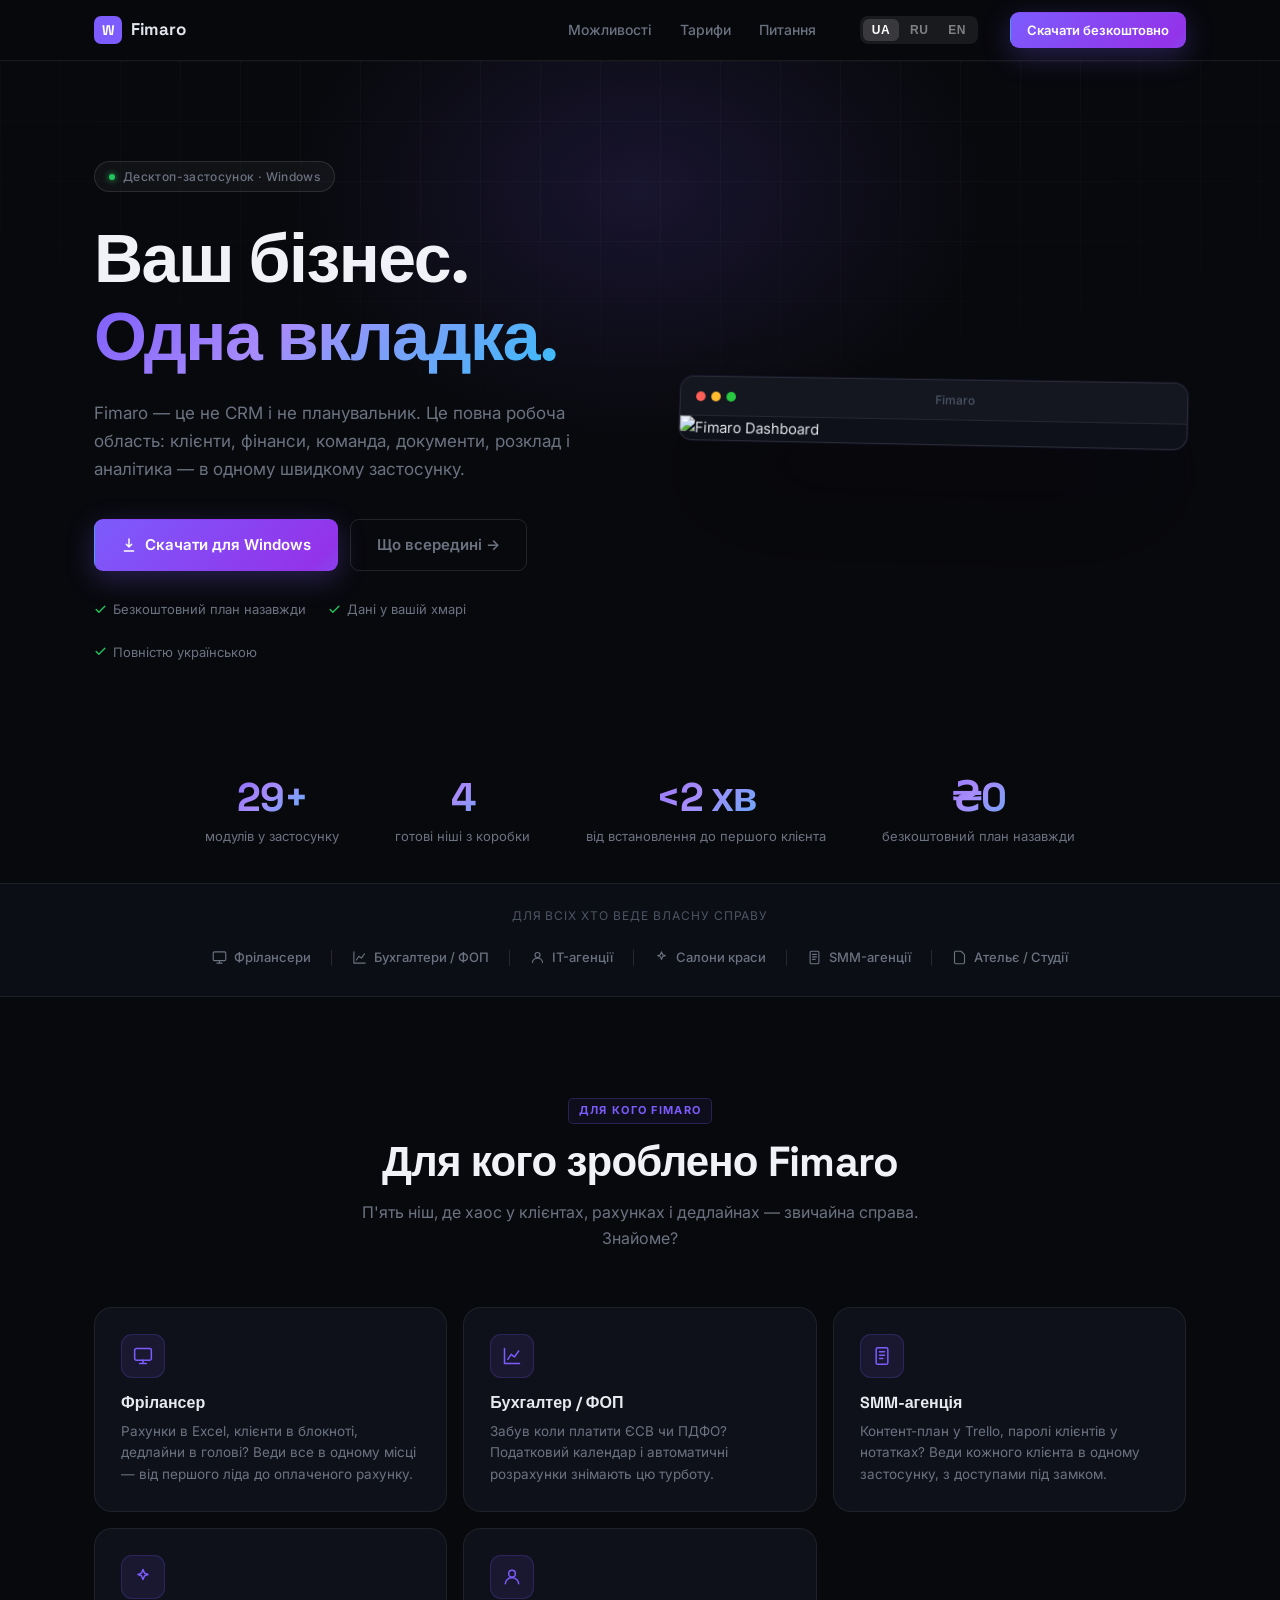
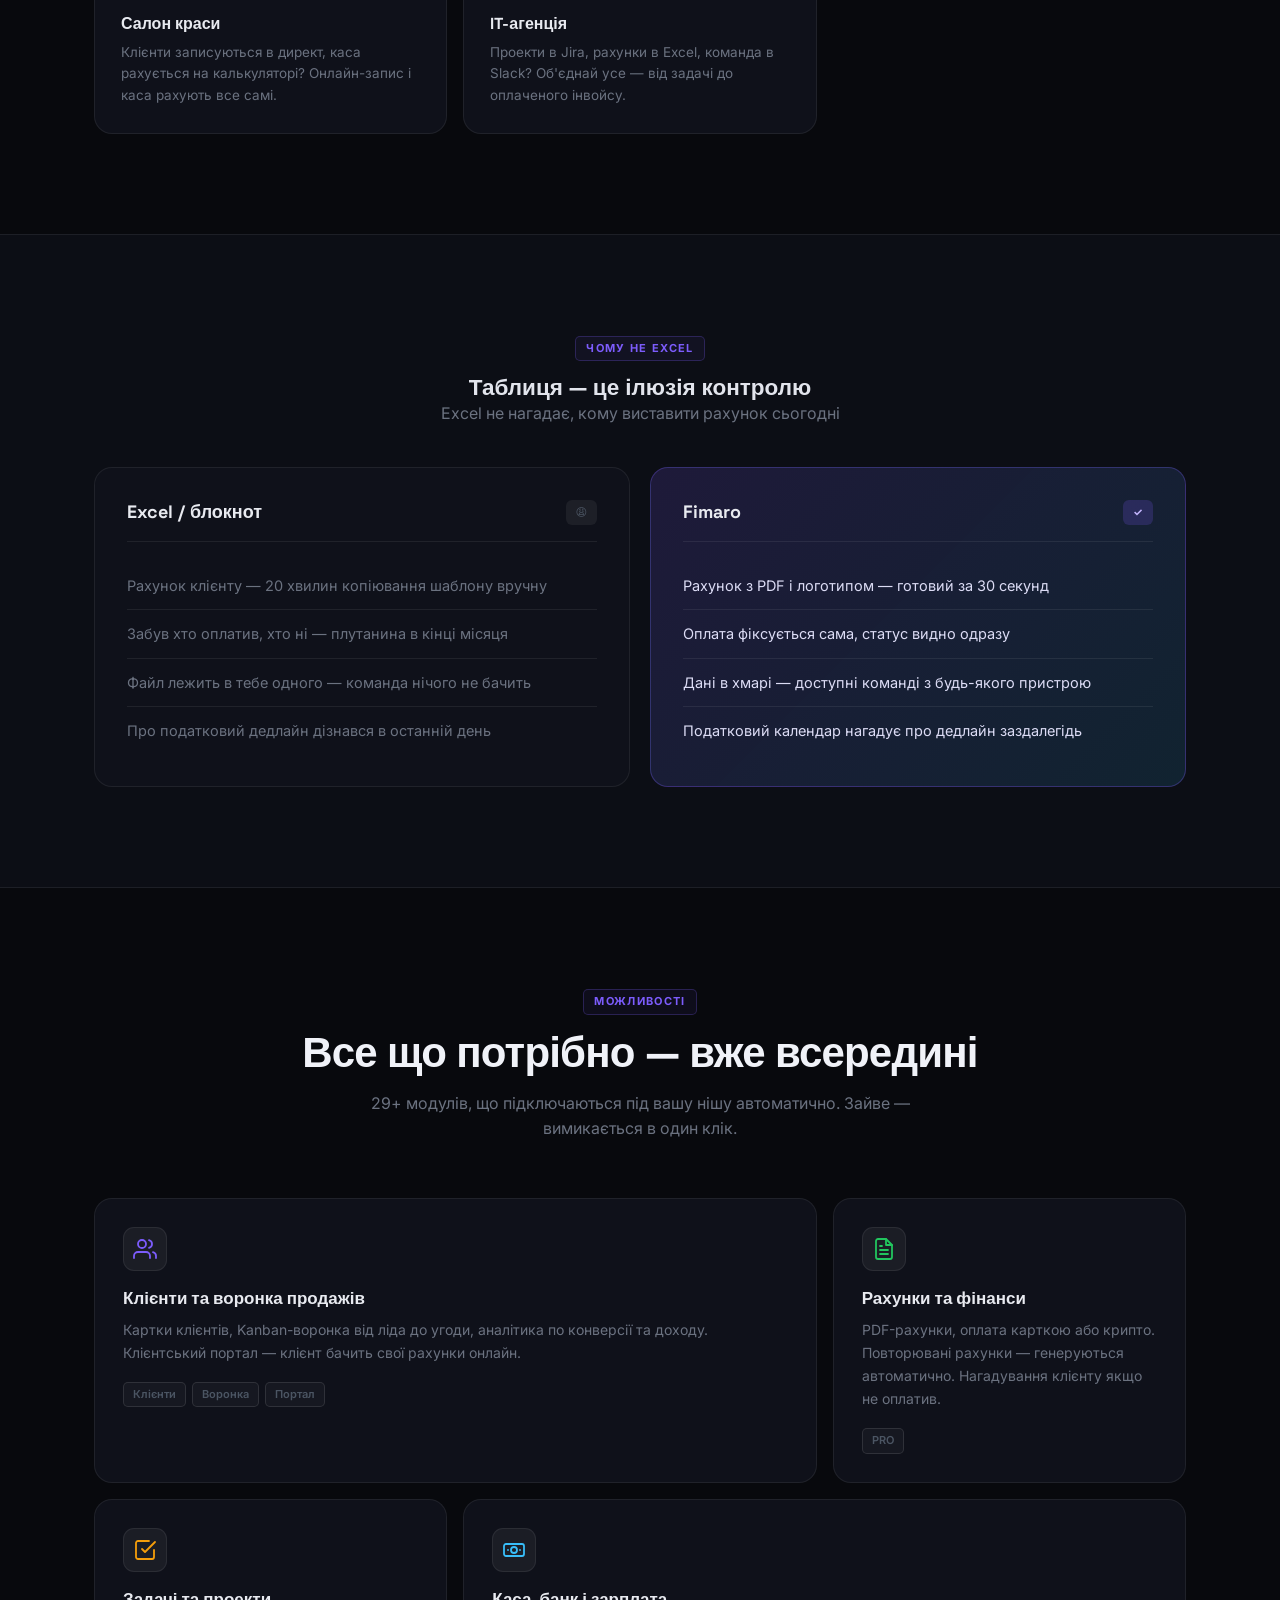
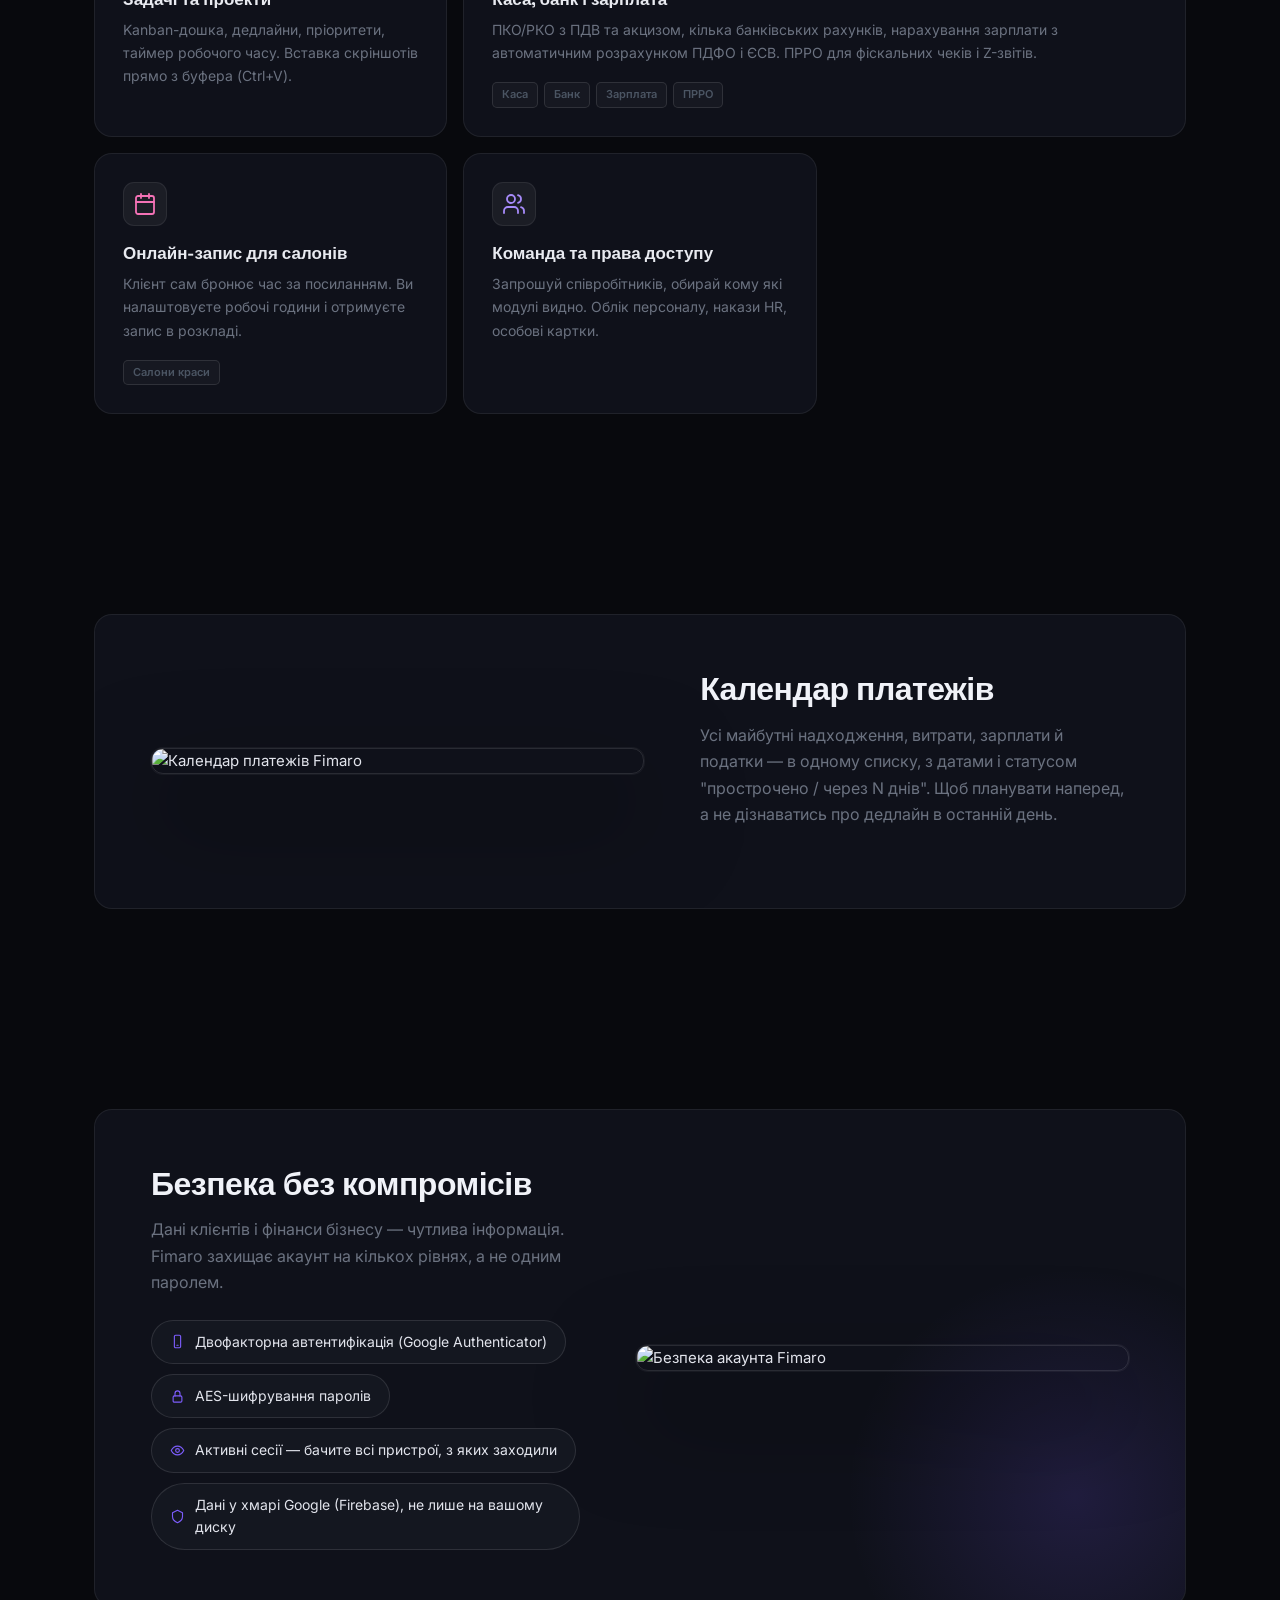
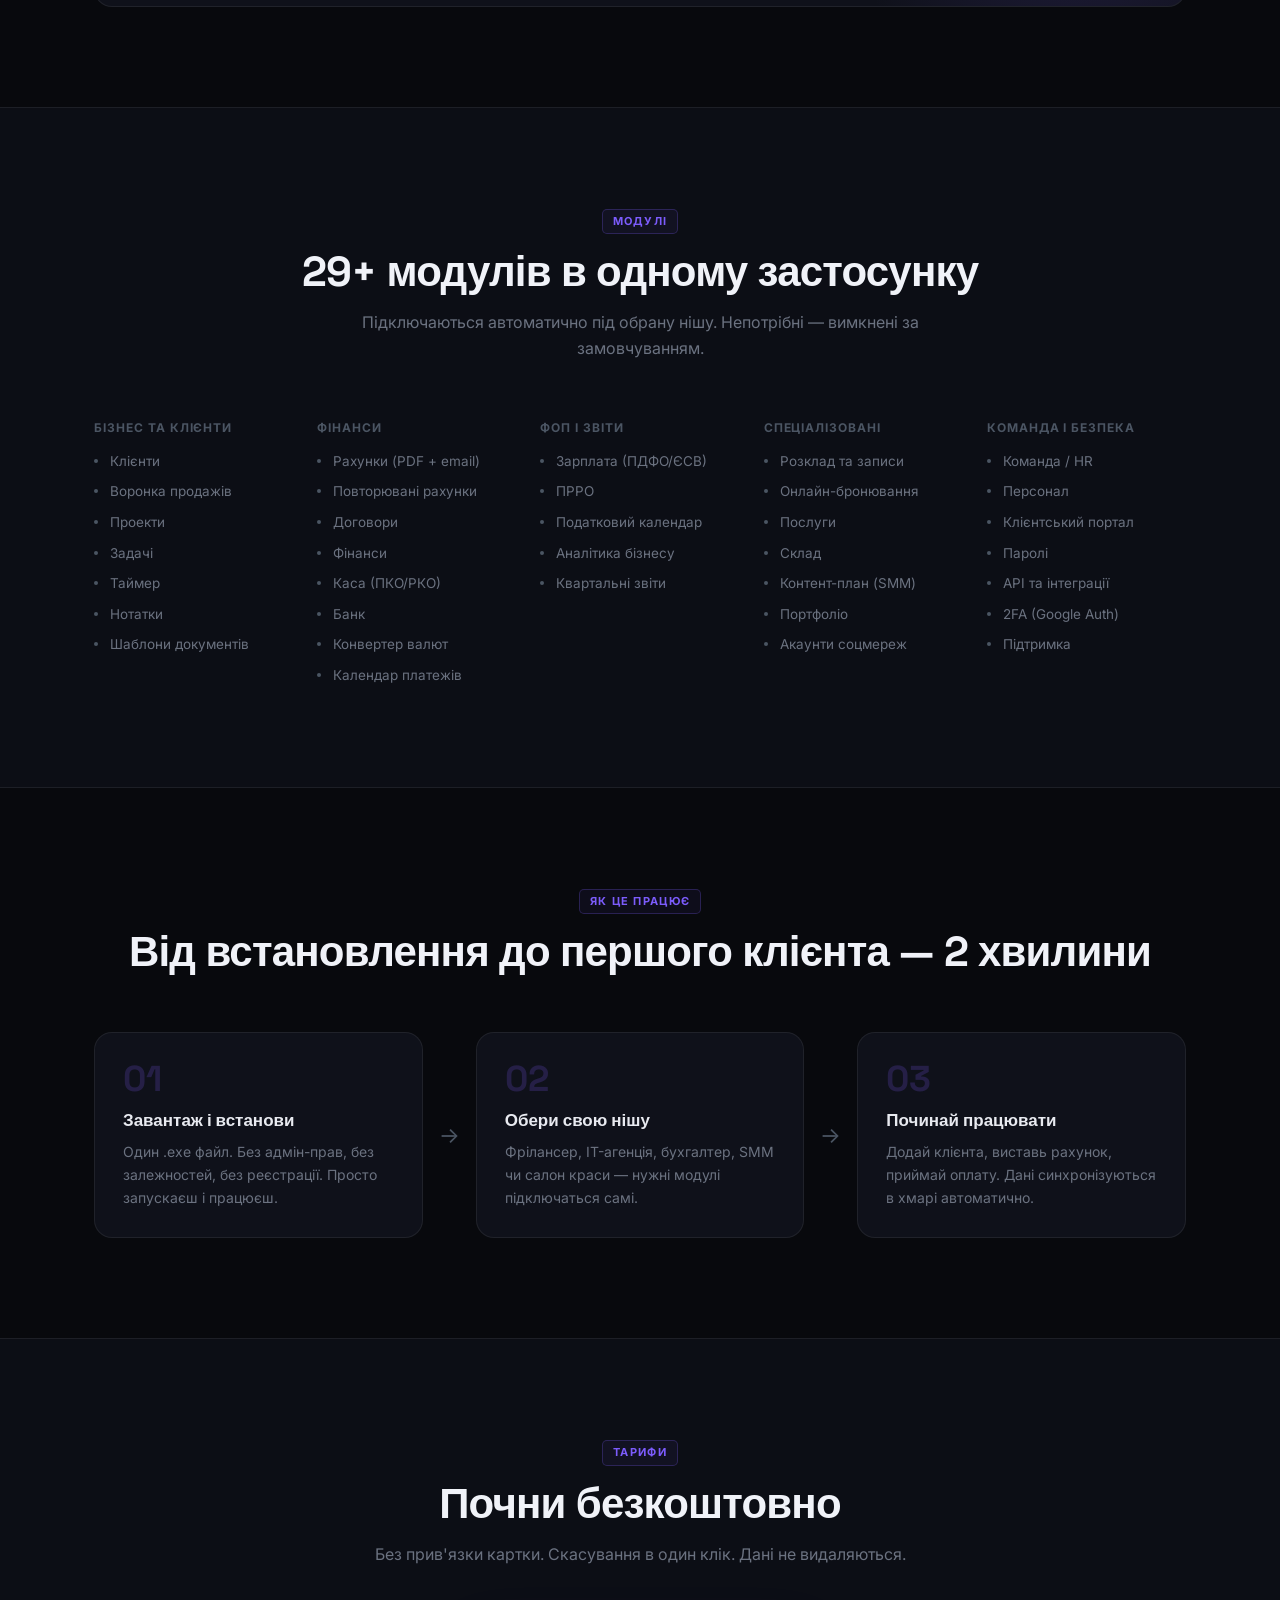
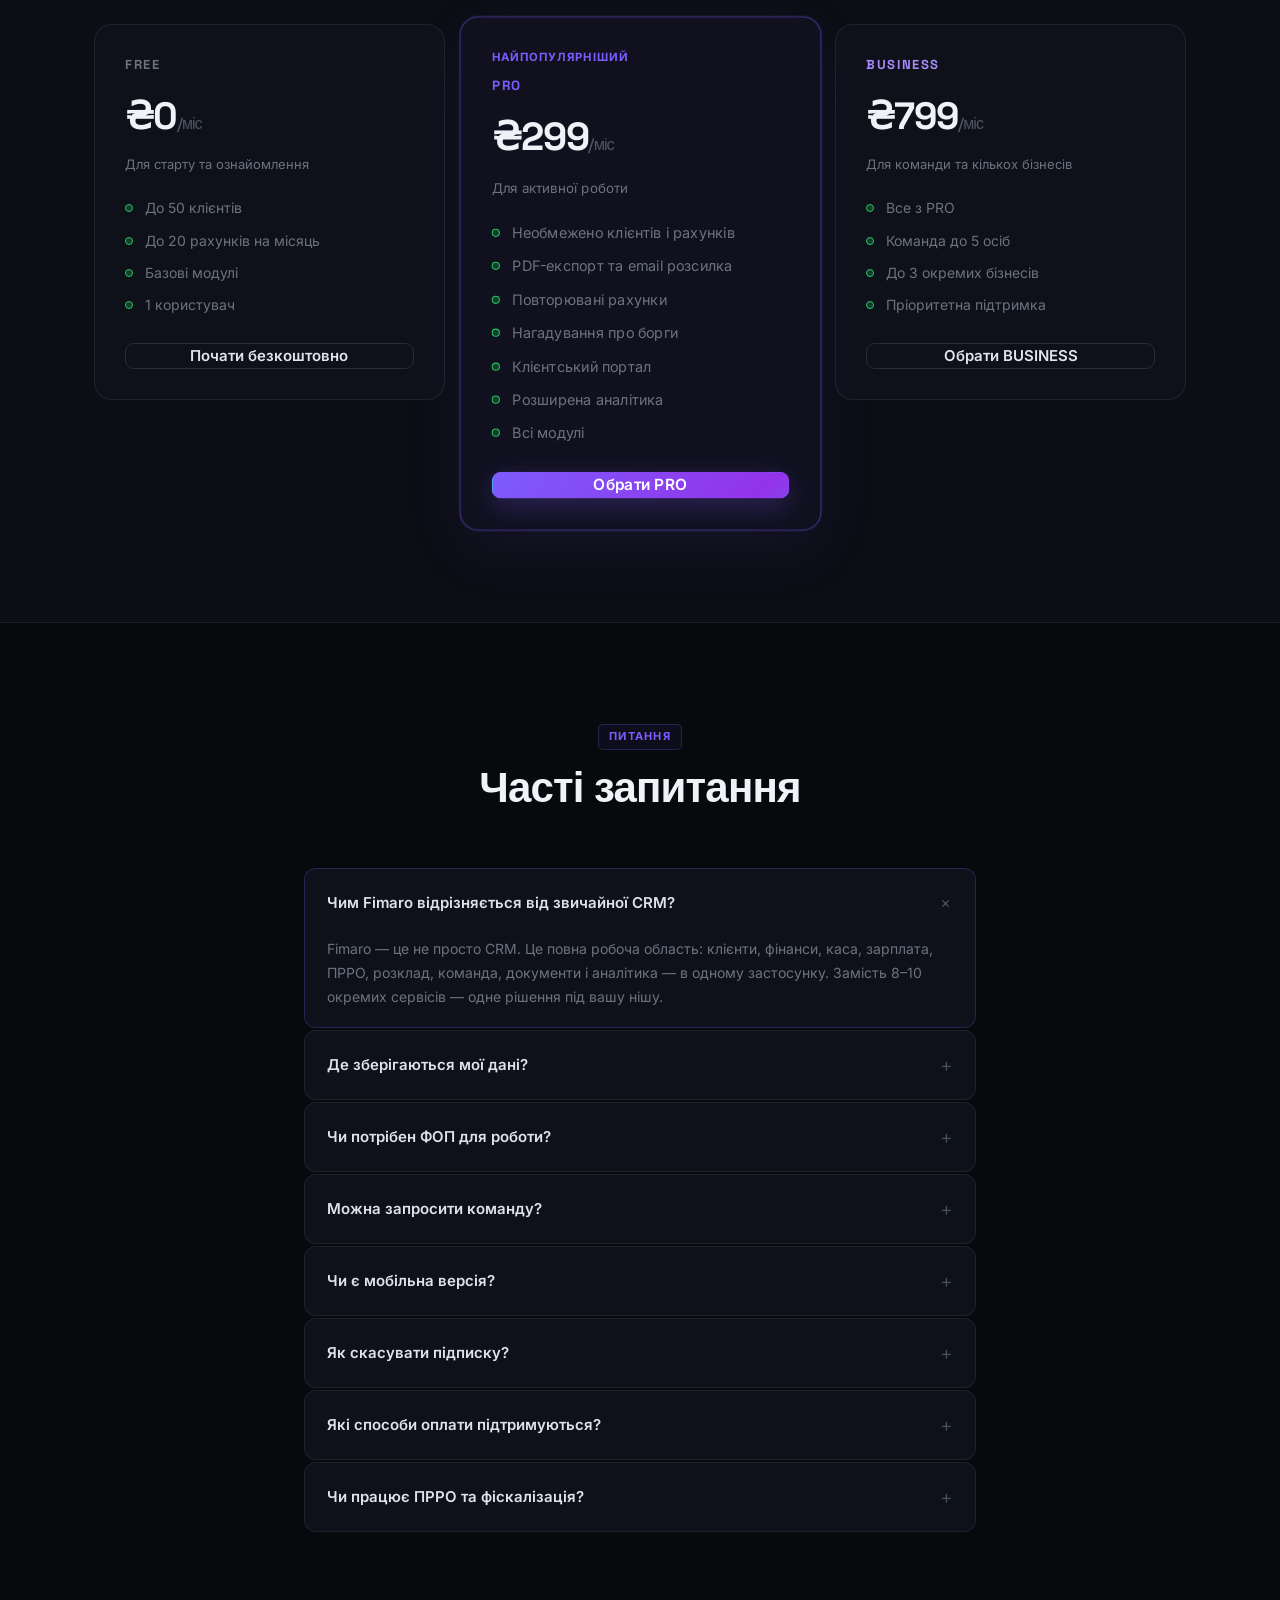
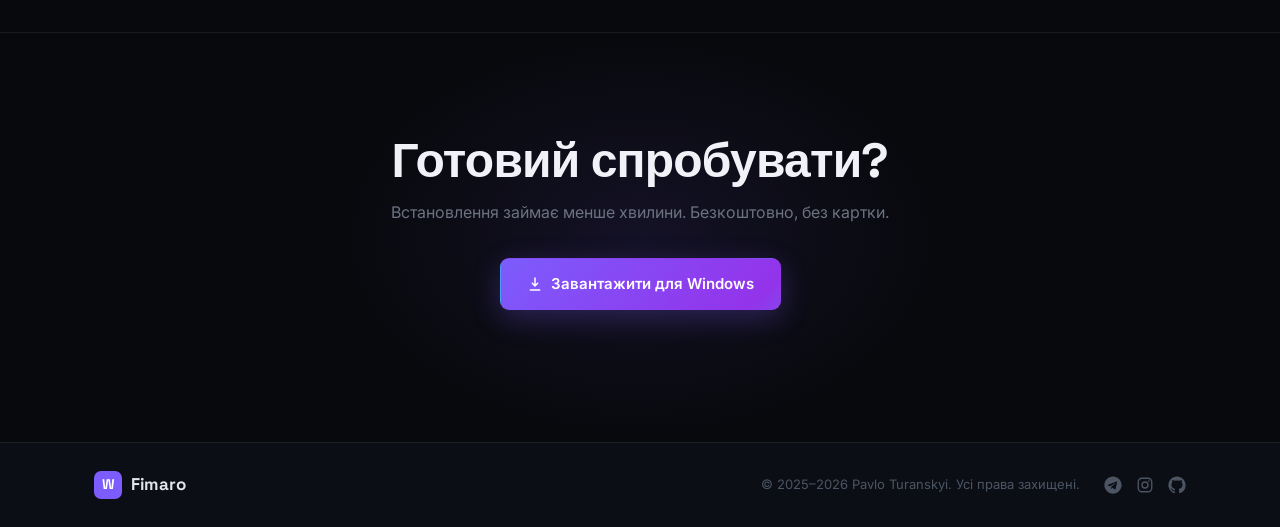
==== commit f0e26db6: "rebrand: WorkHub -> Fimaro across all pages Text branding, headings, meta tags, and download links u" ====
--- a/index.html
+++ b/index.html
@@ -3,8 +3,8 @@
 <head>
 <meta charset="UTF-8">
 <meta name="viewport" content="width=device-width, initial-scale=1.0">
-<title>WorkHub — Робоча область для вашого бізнесу</title>
-<meta name="description" content="WorkHub — десктопний застосунок що замінює 10 окремих сервісів. Клієнти, фінанси, команда, документи, розклад — в одному місці.">
+<title>Fimaro — Робоча область для вашого бізнесу</title>
+<meta name="description" content="Fimaro — десктопний застосунок що замінює 10 окремих сервісів. Клієнти, фінанси, команда, документи, розклад — в одному місці.">
 <link rel="preconnect" href="https://fonts.googleapis.com">
 <link rel="preconnect" href="https://fonts.gstatic.com" crossorigin>
 <link href="https://fonts.googleapis.com/css2?family=Inter:wght@400;500;600&family=Space+Grotesk:wght@500;600;700;800&display=swap" rel="stylesheet">
@@ -18,7 +18,7 @@
   <div class="container nav-inner">
     <div class="brand">
       <div class="brand-logo">W</div>
-      WorkHub
+      Fimaro
     </div>
     <nav class="nav-links">
       <a href="#features" data-i18n="nav.features">Можливості</a>
@@ -30,7 +30,7 @@
       <button class="lang-btn" data-lang="ru">RU</button>
       <button class="lang-btn" data-lang="en">EN</button>
     </div>
-    <a href="https://github.com/WorkHub-App/workhub-releases/releases/latest" class="btn btn-primary btn-sm" id="dl-win-nav" data-i18n="nav.download">Скачати безкоштовно</a>
+    <a href="https://github.com/Fimaro-App/fimaro-releases/releases/latest" class="btn btn-primary btn-sm" id="dl-win-nav" data-i18n="nav.download">Скачати безкоштовно</a>
   </div>
 </header>
 
@@ -51,10 +51,10 @@
         <span class="grad-text" data-i18n="hero.title2">Одна вкладка.</span>
       </h1>
       <p class="hero-sub" data-i18n="hero.sub">
-        WorkHub — це не CRM і не планувальник. Це повна робоча область: клієнти, фінанси, команда, документи, розклад і аналітика — в одному швидкому застосунку.
+        Fimaro — це не CRM і не планувальник. Це повна робоча область: клієнти, фінанси, команда, документи, розклад і аналітика — в одному швидкому застосунку.
       </p>
       <div class="hero-actions">
-        <a href="https://github.com/WorkHub-App/workhub-releases/releases/latest" class="btn btn-primary btn-lg" id="dl-win-hero">
+        <a href="https://github.com/Fimaro-App/fimaro-releases/releases/latest" class="btn btn-primary btn-lg" id="dl-win-hero">
           <svg width="16" height="16" viewBox="0 0 24 24" fill="none" stroke="currentColor" stroke-width="2.2" stroke-linecap="round" stroke-linejoin="round"><path d="M12 3v12m0 0l-4-4m4 4l4-4M5 21h14"/></svg>
           <span data-i18n="hero.dl_win">Скачати для Windows</span>
         </a>
@@ -71,9 +71,9 @@
       <div class="mock-window">
         <div class="mock-bar">
           <div class="mock-dots"><span></span><span></span><span></span></div>
-          <div class="mock-url">WorkHub</div>
-        </div>
-        <img src="Full.jpg" alt="WorkHub Dashboard" class="mock-img">
+          <div class="mock-url">Fimaro</div>
+        </div>
+        <img src="Full.jpg" alt="Fimaro Dashboard" class="mock-img">
       </div>
     </div>
   </div>
@@ -143,8 +143,8 @@
 <section class="section">
   <div class="container">
     <div class="section-head">
-      <div class="section-tag" data-i18n="who.tag">ДЛЯ КОГО WORKHUB</div>
-      <h2 data-i18n="who.title">Для кого зроблено WorkHub</h2>
+      <div class="section-tag" data-i18n="who.tag">ДЛЯ КОГО FIMARO</div>
+      <h2 data-i18n="who.title">Для кого зроблено Fimaro</h2>
       <p class="section-sub" data-i18n="who.sub">П'ять ніш, де хаос у клієнтах, рахунках і дедлайнах — звичайна справа. Знайоме?</p>
     </div>
     <div class="audience-grid">
@@ -202,7 +202,7 @@
       </div>
       <div class="compare-card win">
         <div class="compare-card-head">
-          <h4 data-i18n="cmp.win.title">WorkHub</h4>
+          <h4 data-i18n="cmp.win.title">Fimaro</h4>
           <span class="tag">✓</span>
         </div>
         <ul class="compare-list">
@@ -292,7 +292,7 @@
   <div class="container">
     <div class="showcase">
       <div class="showcase-img">
-        <img src="calendar.jpg" alt="Календар платежів WorkHub">
+        <img src="calendar.jpg" alt="Календар платежів Fimaro">
       </div>
       <div class="showcase-text">
         <h3 data-i18n="sc.cal.title">Календар платежів</h3>
@@ -308,11 +308,11 @@
     <div class="showcase reverse">
       <div class="showcase-glow br"></div>
       <div class="showcase-img">
-        <img src="secureti.jpg" alt="Безпека акаунта WorkHub">
+        <img src="secureti.jpg" alt="Безпека акаунта Fimaro">
       </div>
       <div class="showcase-text">
         <h3 data-i18n="sc.sec.title">Безпека без компромісів</h3>
-        <p data-i18n="sc.sec.desc">Дані клієнтів і фінанси бізнесу — чутлива інформація. WorkHub захищає акаунт на кількох рівнях, а не одним паролем.</p>
+        <p data-i18n="sc.sec.desc">Дані клієнтів і фінанси бізнесу — чутлива інформація. Fimaro захищає акаунт на кількох рівнях, а не одним паролем.</p>
         <div class="showcase-list">
           <div class="showcase-list-item">
             <svg width="15" height="15" viewBox="0 0 24 24" fill="none" stroke="currentColor" stroke-width="1.8" stroke-linecap="round" stroke-linejoin="round"><rect x="7" y="2" width="10" height="20" rx="2"/><path d="M11 18h2"/></svg>
@@ -464,7 +464,7 @@
           <li data-i18n="pricing.free.3">Базові модулі</li>
           <li data-i18n="pricing.free.4">1 користувач</li>
         </ul>
-        <a href="https://github.com/WorkHub-App/workhub-releases/releases/latest" class="btn btn-outline btn-block" data-i18n="pricing.free.btn">Почати безкоштовно</a>
+        <a href="https://github.com/Fimaro-App/fimaro-releases/releases/latest" class="btn btn-outline btn-block" data-i18n="pricing.free.btn">Почати безкоштовно</a>
       </div>
 
       <div class="price-card price-featured">
@@ -481,7 +481,7 @@
           <li data-i18n="pricing.pro.6">Розширена аналітика</li>
           <li data-i18n="pricing.pro.7">Всі модулі</li>
         </ul>
-        <a href="https://github.com/WorkHub-App/workhub-releases/releases/latest" class="btn btn-primary btn-block" data-i18n="pricing.pro.btn">Обрати PRO</a>
+        <a href="https://github.com/Fimaro-App/fimaro-releases/releases/latest" class="btn btn-primary btn-block" data-i18n="pricing.pro.btn">Обрати PRO</a>
       </div>
 
       <div class="price-card">
@@ -494,7 +494,7 @@
           <li data-i18n="pricing.biz.3">До 3 окремих бізнесів</li>
           <li data-i18n="pricing.biz.4">Пріоритетна підтримка</li>
         </ul>
-        <a href="https://github.com/WorkHub-App/workhub-releases/releases/latest" class="btn btn-outline btn-block" data-i18n="pricing.biz.btn">Обрати BUSINESS</a>
+        <a href="https://github.com/Fimaro-App/fimaro-releases/releases/latest" class="btn btn-outline btn-block" data-i18n="pricing.biz.btn">Обрати BUSINESS</a>
       </div>
 
     </div>
@@ -510,8 +510,8 @@
     </div>
     <div class="faq-list">
       <details class="faq-item" open>
-        <summary data-i18n="faq.q1">Чим WorkHub відрізняється від звичайної CRM?</summary>
-        <p data-i18n="faq.a1">WorkHub — це не просто CRM. Це повна робоча область: клієнти, фінанси, каса, зарплата, ПРРО, розклад, команда, документи і аналітика — в одному застосунку. Замість 8–10 окремих сервісів — одне рішення під вашу нішу.</p>
+        <summary data-i18n="faq.q1">Чим Fimaro відрізняється від звичайної CRM?</summary>
+        <p data-i18n="faq.a1">Fimaro — це не просто CRM. Це повна робоча область: клієнти, фінанси, каса, зарплата, ПРРО, розклад, команда, документи і аналітика — в одному застосунку. Замість 8–10 окремих сервісів — одне рішення під вашу нішу.</p>
       </details>
       <details class="faq-item">
         <summary data-i18n="faq.q2">Де зберігаються мої дані?</summary>
@@ -519,7 +519,7 @@
       </details>
       <details class="faq-item">
         <summary data-i18n="faq.q3">Чи потрібен ФОП для роботи?</summary>
-        <p data-i18n="faq.a3">Ні. WorkHub можна використовувати як фізособа. Для оплати підписки — картка, Monobank або криптовалюта.</p>
+        <p data-i18n="faq.a3">Ні. Fimaro можна використовувати як фізособа. Для оплати підписки — картка, Monobank або криптовалюта.</p>
       </details>
       <details class="faq-item">
         <summary data-i18n="faq.q4">Можна запросити команду?</summary>
@@ -527,7 +527,7 @@
       </details>
       <details class="faq-item">
         <summary data-i18n="faq.q5">Чи є мобільна версія?</summary>
-        <p data-i18n="faq.a5">Наразі WorkHub — десктопний застосунок для Windows. Мобільна версія в планах розвитку.</p>
+        <p data-i18n="faq.a5">Наразі Fimaro — десктопний застосунок для Windows. Мобільна версія в планах розвитку.</p>
       </details>
       <details class="faq-item">
         <summary data-i18n="faq.q6">Як скасувати підписку?</summary>
@@ -552,7 +552,7 @@
     <h2 data-i18n="cta.title">Готовий спробувати?</h2>
     <p data-i18n="cta.sub">Встановлення займає менше хвилини. Безкоштовно, без картки.</p>
     <div class="cta-actions">
-      <a href="https://github.com/WorkHub-App/workhub-releases/releases/latest" class="btn btn-primary btn-lg" id="dl-win-cta">
+      <a href="https://github.com/Fimaro-App/fimaro-releases/releases/latest" class="btn btn-primary btn-lg" id="dl-win-cta">
         <svg width="16" height="16" viewBox="0 0 24 24" fill="none" stroke="currentColor" stroke-width="2.2" stroke-linecap="round" stroke-linejoin="round"><path d="M12 3v12m0 0l-4-4m4 4l4-4M5 21h14"/></svg>
         <span data-i18n="cta.dl_win">Завантажити для Windows</span>
       </a>
@@ -566,7 +566,7 @@
   <div class="container footer-inner">
     <div class="brand">
       <div class="brand-logo">W</div>
-      WorkHub
+      Fimaro
     </div>
     <p class="footer-copy" data-i18n="footer.copy">© 2025–2026 Pavlo Turanskyi. Усі права захищені.</p>
     <div class="footer-links">
@@ -576,7 +576,7 @@
       <a href="https://www.instagram.com/workhub.apps/" target="_blank" rel="noopener" title="Instagram">
         <svg width="18" height="18" viewBox="0 0 24 24" fill="none" stroke="currentColor" stroke-width="1.8"><rect x="3" y="3" width="18" height="18" rx="5"/><circle cx="12" cy="12" r="4"/><circle cx="17.2" cy="6.8" r="1.1" fill="currentColor" stroke="none"/></svg>
       </a>
-      <a href="https://github.com/WorkHub-App" target="_blank" rel="noopener" title="GitHub">
+      <a href="https://github.com/Fimaro-App" target="_blank" rel="noopener" title="GitHub">
         <svg width="18" height="18" viewBox="0 0 24 24" fill="currentColor"><path d="M12 .5C5.65.5.5 5.65.5 12c0 5.08 3.29 9.39 7.86 10.91.57.1.78-.25.78-.55 0-.27-.01-1.17-.02-2.12-3.2.7-3.87-1.36-3.87-1.36-.53-1.33-1.28-1.68-1.28-1.68-1.05-.71.08-.7.08-.7 1.16.08 1.77 1.19 1.77 1.19 1.03 1.76 2.7 1.25 3.36.96.1-.74.4-1.25.72-1.54-2.56-.29-5.25-1.28-5.25-5.7 0-1.26.45-2.29 1.19-3.1-.12-.29-.52-1.46.11-3.05 0 0 .97-.31 3.18 1.18a11 11 0 0 1 5.79 0c2.21-1.49 3.18-1.18 3.18-1.18.63 1.59.23 2.76.11 3.05.74.81 1.19 1.84 1.19 3.1 0 4.43-2.7 5.41-5.27 5.69.42.36.78 1.07.78 2.16 0 1.56-.01 2.81-.01 3.19 0 .31.21.66.79.55A11.5 11.5 0 0 0 23.5 12C23.5 5.65 18.35.5 12 .5z"/></svg>
       </a>
     </div>
@@ -587,12 +587,12 @@
 // ── Translations ──────────────────────────────────────────────────────────────
 const T = {
   uk: {
-    'page.title': 'WorkHub — Робоча область для вашого бізнесу',
-    'page.desc': 'WorkHub — десктопний застосунок що замінює 10 окремих сервісів. Клієнти, фінанси, команда, документи, розклад — в одному місці.',
+    'page.title': 'Fimaro — Робоча область для вашого бізнесу',
+    'page.desc': 'Fimaro — десктопний застосунок що замінює 10 окремих сервісів. Клієнти, фінанси, команда, документи, розклад — в одному місці.',
     'nav.features': 'Можливості', 'nav.pricing': 'Тарифи', 'nav.faq': 'Питання', 'nav.download': 'Скачати безкоштовно',
     'hero.badge': 'Десктоп-застосунок · Windows',
     'hero.title1': 'Ваш бізнес.', 'hero.title2': 'Одна вкладка.',
-    'hero.sub': 'WorkHub — це не CRM і не планувальник. Це повна робоча область: клієнти, фінанси, команда, документи, розклад і аналітика — в одному швидкому застосунку.',
+    'hero.sub': 'Fimaro — це не CRM і не планувальник. Це повна робоча область: клієнти, фінанси, команда, документи, розклад і аналітика — в одному швидкому застосунку.',
     'hero.dl_win': 'Скачати для Windows', 'hero.explore': 'Що всередині →',
     'hero.trust1': 'Безкоштовний план назавжди', 'hero.trust2': 'Дані у вашій хмарі', 'hero.trust3': 'Повністю українською',
     'stats.modules': 'модулів у застосунку', 'stats.niches': 'готові ніші з коробки',
@@ -601,7 +601,7 @@
     'niches.label': 'Для всіх хто веде власну справу',
     'niche.freelancer': 'Фрілансери', 'niche.accountant': 'Бухгалтери / ФОП', 'niche.it': 'IT-агенції',
     'niche.beauty': 'Салони краси', 'niche.smm': 'SMM-агенції', 'niche.atelier': 'Ательє / Студії',
-    'who.tag': 'ДЛЯ КОГО WORKHUB', 'who.title': 'Для кого зроблено WorkHub',
+    'who.tag': 'ДЛЯ КОГО FIMARO', 'who.title': 'Для кого зроблено Fimaro',
     'who.sub': "П'ять ніш, де хаос у клієнтах, рахунках і дедлайнах — звичайна справа. Знайоме?",
     'who.free.title': 'Фрілансер', 'who.free.desc': 'Рахунки в Excel, клієнти в блокноті, дедлайни в голові? Веди все в одному місці — від першого ліда до оплаченого рахунку.',
     'who.acc.title': 'Бухгалтер / ФОП', 'who.acc.desc': 'Забув коли платити ЄСВ чи ПДФО? Податковий календар і автоматичні розрахунки знімають цю турботу.',
@@ -615,7 +615,7 @@
     'cmp.pain.2': 'Забув хто оплатив, хто ні — плутанина в кінці місяця',
     'cmp.pain.3': 'Файл лежить в тебе одного — команда нічого не бачить',
     'cmp.pain.4': 'Про податковий дедлайн дізнався в останній день',
-    'cmp.win.title': 'WorkHub',
+    'cmp.win.title': 'Fimaro',
     'cmp.win.1': 'Рахунок з PDF і логотипом — готовий за 30 секунд',
     'cmp.win.2': 'Оплата фіксується сама, статус видно одразу',
     'cmp.win.3': 'Дані в хмарі — доступні команді з будь-якого пристрою',
@@ -640,7 +640,7 @@
     'sc.cal.title': 'Календар платежів',
     'sc.cal.desc': 'Усі майбутні надходження, витрати, зарплати й податки — в одному списку, з датами і статусом "прострочено / через N днів". Щоб планувати наперед, а не дізнаватись про дедлайн в останній день.',
     'sc.sec.title': 'Безпека без компромісів',
-    'sc.sec.desc': 'Дані клієнтів і фінанси бізнесу — чутлива інформація. WorkHub захищає акаунт на кількох рівнях, а не одним паролем.',
+    'sc.sec.desc': 'Дані клієнтів і фінанси бізнесу — чутлива інформація. Fimaro захищає акаунт на кількох рівнях, а не одним паролем.',
     'sc.sec.l1': 'Двофакторна автентифікація (Google Authenticator)',
     'sc.sec.l2': 'AES-шифрування паролів',
     'sc.sec.l3': 'Активні сесії — бачите всі пристрої, з яких заходили',
@@ -669,12 +669,12 @@
     'pricing.biz.desc': 'Для команди та кількох бізнесів', 'pricing.biz.1': 'Все з PRO', 'pricing.biz.2': 'Команда до 5 осіб',
     'pricing.biz.3': 'До 3 окремих бізнесів', 'pricing.biz.4': 'Пріоритетна підтримка', 'pricing.biz.btn': 'Обрати BUSINESS',
     'faq.tag': 'ПИТАННЯ', 'faq.title': 'Часті запитання',
-    'faq.q1': 'Чим WorkHub відрізняється від звичайної CRM?',
-    'faq.a1': 'WorkHub — це не просто CRM. Це повна робоча область: клієнти, фінанси, каса, зарплата, ПРРО, розклад, команда, документи і аналітика — в одному застосунку. Замість 8–10 окремих сервісів — одне рішення під вашу нішу.',
+    'faq.q1': 'Чим Fimaro відрізняється від звичайної CRM?',
+    'faq.a1': 'Fimaro — це не просто CRM. Це повна робоча область: клієнти, фінанси, каса, зарплата, ПРРО, розклад, команда, документи і аналітика — в одному застосунку. Замість 8–10 окремих сервісів — одне рішення під вашу нішу.',
     'faq.q2': 'Де зберігаються мої дані?', 'faq.a2': 'Дані синхронізуються через Firebase — вашу приватну хмару. Застосунок працює і офлайн, синхронізується при підключенні. Ви завжди контролюєте свої дані.',
-    'faq.q3': 'Чи потрібен ФОП для роботи?', 'faq.a3': 'Ні. WorkHub можна використовувати як фізособа. Для оплати підписки — картка, Monobank або криптовалюта.',
+    'faq.q3': 'Чи потрібен ФОП для роботи?', 'faq.a3': 'Ні. Fimaro можна використовувати як фізособа. Для оплати підписки — картка, Monobank або криптовалюта.',
     'faq.q4': 'Можна запросити команду?', 'faq.a4': 'Так, на плані BUSINESS — до 5 співробітників за кодом запрошення. Кожному налаштовуєте доступ до потрібних модулів.',
-    'faq.q5': 'Чи є мобільна версія?', 'faq.a5': 'Наразі WorkHub — десктопний застосунок для Windows. Мобільна версія в планах розвитку.',
+    'faq.q5': 'Чи є мобільна версія?', 'faq.a5': 'Наразі Fimaro — десктопний застосунок для Windows. Мобільна версія в планах розвитку.',
     'faq.q6': 'Як скасувати підписку?', 'faq.a6': 'В будь-який момент через Налаштування → Підписка. Акаунт переходить на FREE план, дані не видаляються.',
     'faq.q7': 'Які способи оплати підтримуються?', 'faq.a7': 'Картка через AIFO, Monobank-банка та криптовалюта (USDT, BTC, ETH).',
     'faq.q8': 'Чи працює ПРРО та фіскалізація?', 'faq.a8': 'Так. Окремий модуль ПРРО для фіскальних чеків, змін та Z-звітів. Плюс податковий календар з автоматичними нагадуваннями про ЄП, ЄСВ і ВЗ.',
@@ -684,12 +684,12 @@
   },
 
   ru: {
-    'page.title': 'WorkHub — Рабочая область для вашего бизнеса',
-    'page.desc': 'WorkHub — десктопное приложение, заменяющее 10 отдельных сервисов. Клиенты, финансы, команда, документы, расписание — в одном месте.',
+    'page.title': 'Fimaro — Рабочая область для вашего бизнеса',
+    'page.desc': 'Fimaro — десктопное приложение, заменяющее 10 отдельных сервисов. Клиенты, финансы, команда, документы, расписание — в одном месте.',
     'nav.features': 'Возможности', 'nav.pricing': 'Тарифы', 'nav.faq': 'Вопросы', 'nav.download': 'Скачать бесплатно',
     'hero.badge': 'Десктоп-приложение · Windows',
     'hero.title1': 'Ваш бизнес.', 'hero.title2': 'Одна вкладка.',
-    'hero.sub': 'WorkHub — это не CRM и не планировщик. Это полная рабочая область: клиенты, финансы, команда, документы, расписание и аналитика — в одном быстром приложении.',
+    'hero.sub': 'Fimaro — это не CRM и не планировщик. Это полная рабочая область: клиенты, финансы, команда, документы, расписание и аналитика — в одном быстром приложении.',
     'hero.dl_win': 'Скачать для Windows', 'hero.explore': 'Что внутри →',
     'hero.trust1': 'Бесплатный план навсегда', 'hero.trust2': 'Данные в вашем облаке', 'hero.trust3': 'Полностью на украинском',
     'stats.modules': 'модулей в приложении', 'stats.niches': 'готовые ниши из коробки',
@@ -698,7 +698,7 @@
     'niches.label': 'Для всех кто ведёт своё дело',
     'niche.freelancer': 'Фрилансеры', 'niche.accountant': 'Бухгалтеры / ФЛП', 'niche.it': 'IT-агентства',
     'niche.beauty': 'Салоны красоты', 'niche.smm': 'SMM-агентства', 'niche.atelier': 'Ателье / Студии',
-    'who.tag': 'ДЛЯ КОГО WORKHUB', 'who.title': 'Для кого создан WorkHub',
+    'who.tag': 'ДЛЯ КОГО FIMARO', 'who.title': 'Для кого создан Fimaro',
     'who.sub': 'Пять ниш, где хаос в клиентах, счетах и дедлайнах — обычное дело. Знакомо?',
     'who.free.title': 'Фрилансер', 'who.free.desc': 'Счета в Excel, клиенты в блокноте, дедлайны в голове? Веди всё в одном месте — от первого лида до оплаченного счёта.',
     'who.acc.title': 'Бухгалтер / ФЛП', 'who.acc.desc': 'Забыл когда платить ЕСВ или НДФЛ? Налоговый календарь и автоматические расчёты снимают эту заботу.',
@@ -712,7 +712,7 @@
     'cmp.pain.2': 'Забыл кто оплатил, кто нет — путаница в конце месяца',
     'cmp.pain.3': 'Файл лежит только у тебя — команда ничего не видит',
     'cmp.pain.4': 'О налоговом дедлайне узнал в последний день',
-    'cmp.win.title': 'WorkHub',
+    'cmp.win.title': 'Fimaro',
     'cmp.win.1': 'Счёт с PDF и логотипом — готов за 30 секунд',
     'cmp.win.2': 'Оплата фиксируется сама, статус виден сразу',
     'cmp.win.3': 'Данные в облаке — доступны команде с любого устройства',
@@ -737,7 +737,7 @@
     'sc.cal.title': 'Календарь платежей',
     'sc.cal.desc': 'Все будущие поступления, расходы, зарплаты и налоги — в одном списке, с датами и статусом "просрочено / через N дней". Чтобы планировать заранее, а не узнавать о дедлайне в последний день.',
     'sc.sec.title': 'Безопасность без компромиссов',
-    'sc.sec.desc': 'Данные клиентов и финансы бизнеса — чувствительная информация. WorkHub защищает аккаунт на нескольких уровнях, а не одним паролем.',
+    'sc.sec.desc': 'Данные клиентов и финансы бизнеса — чувствительная информация. Fimaro защищает аккаунт на нескольких уровнях, а не одним паролем.',
     'sc.sec.l1': 'Двухфакторная аутентификация (Google Authenticator)',
     'sc.sec.l2': 'AES-шифрование паролей',
     'sc.sec.l3': 'Активные сессии — видны все устройства, с которых заходили',
@@ -766,12 +766,12 @@
     'pricing.biz.desc': 'Для команды и нескольких бизнесов', 'pricing.biz.1': 'Всё из PRO', 'pricing.biz.2': 'Команда до 5 человек',
     'pricing.biz.3': 'До 3 отдельных бизнесов', 'pricing.biz.4': 'Приоритетная поддержка', 'pricing.biz.btn': 'Выбрать BUSINESS',
     'faq.tag': 'ВОПРОСЫ', 'faq.title': 'Частые вопросы',
-    'faq.q1': 'Чем WorkHub отличается от обычной CRM?',
-    'faq.a1': 'WorkHub — это не просто CRM. Это полная рабочая область: клиенты, финансы, касса, зарплата, ПРРО, расписание, команда, документы и аналитика — в одном приложении. Вместо 8–10 отдельных сервисов — одно решение под вашу нишу.',
+    'faq.q1': 'Чем Fimaro отличается от обычной CRM?',
+    'faq.a1': 'Fimaro — это не просто CRM. Это полная рабочая область: клиенты, финансы, касса, зарплата, ПРРО, расписание, команда, документы и аналитика — в одном приложении. Вместо 8–10 отдельных сервисов — одно решение под вашу нишу.',
     'faq.q2': 'Где хранятся мои данные?', 'faq.a2': 'Данные синхронизируются через Firebase — ваше приватное облако. Приложение работает и офлайн, синхронизируется при подключении. Вы всегда контролируете свои данные.',
-    'faq.q3': 'Нужен ли ФЛП для работы?', 'faq.a3': 'Нет. WorkHub можно использовать как физическое лицо. Для оплаты подписки — карта, Monobank или криптовалюта.',
+    'faq.q3': 'Нужен ли ФЛП для работы?', 'faq.a3': 'Нет. Fimaro можно использовать как физическое лицо. Для оплаты подписки — карта, Monobank или криптовалюта.',
     'faq.q4': 'Можно пригласить команду?', 'faq.a4': 'Да, на плане BUSINESS — до 5 сотрудников по коду приглашения. Каждому настраиваете доступ к нужным модулям.',
-    'faq.q5': 'Есть ли мобильная версия?', 'faq.a5': 'Сейчас WorkHub — десктопное приложение для Windows. Мобильная версия в планах развития.',
+    'faq.q5': 'Есть ли мобильная версия?', 'faq.a5': 'Сейчас Fimaro — десктопное приложение для Windows. Мобильная версия в планах развития.',
     'faq.q6': 'Как отменить подписку?', 'faq.a6': 'В любой момент через Настройки → Подписка. Аккаунт переходит на FREE план, данные не удаляются.',
     'faq.q7': 'Какие способы оплаты поддерживаются?', 'faq.a7': 'Карта через AIFO, Monobank и криптовалюта (USDT, BTC, ETH).',
     'faq.q8': 'Работает ли ПРРО и фискализация?', 'faq.a8': 'Да. Отдельный модуль ПРРО для фискальных чеков, смен и Z-отчётов. Плюс налоговый календарь с автоматическими напоминаниями.',
@@ -781,12 +781,12 @@
   },
 
   en: {
-    'page.title': 'WorkHub — The All-in-One Workspace for Your Business',
-    'page.desc': 'WorkHub — a desktop app replacing 10 separate services. Clients, finances, team, documents, schedule — in one place.',
+    'page.title': 'Fimaro — The All-in-One Workspace for Your Business',
+    'page.desc': 'Fimaro — a desktop app replacing 10 separate services. Clients, finances, team, documents, schedule — in one place.',
     'nav.features': 'Features', 'nav.pricing': 'Pricing', 'nav.faq': 'FAQ', 'nav.download': 'Download free',
     'hero.badge': 'Desktop app · Windows',
     'hero.title1': 'Your business.', 'hero.title2': 'One tab.',
-    'hero.sub': 'WorkHub is not a CRM or a planner. It\'s a complete workspace: clients, finances, team, documents, schedule and analytics — in one fast app.',
+    'hero.sub': 'Fimaro is not a CRM or a planner. It\'s a complete workspace: clients, finances, team, documents, schedule and analytics — in one fast app.',
     'hero.dl_win': 'Download for Windows', 'hero.explore': 'What\'s inside →',
     'hero.trust1': 'Free plan forever', 'hero.trust2': 'Data in your cloud', 'hero.trust3': 'Available in Ukrainian',
     'stats.modules': 'modules in the app', 'stats.niches': 'ready-made niches out of the box',
@@ -795,7 +795,7 @@
     'niches.label': 'For everyone running their own business',
     'niche.freelancer': 'Freelancers', 'niche.accountant': 'Accountants / FOP', 'niche.it': 'IT Agencies',
     'niche.beauty': 'Beauty Salons', 'niche.smm': 'SMM Agencies', 'niche.atelier': 'Ateliers / Studios',
-    'who.tag': 'WHO IT\'S FOR', 'who.title': 'Who WorkHub is built for',
+    'who.tag': 'WHO IT\'S FOR', 'who.title': 'Who Fimaro is built for',
     'who.sub': 'Five niches where chaos in clients, invoices, and deadlines is business as usual. Sound familiar?',
     'who.free.title': 'Freelancer', 'who.free.desc': "Invoices in Excel, clients in a notebook, deadlines in your head? Keep it all in one place — from first lead to paid invoice.",
     'who.acc.title': 'Accountant / FOP', 'who.acc.desc': "Forgot when to pay ЄСВ or income tax? A tax calendar and automatic calculations take that worry off your plate.",
@@ -809,7 +809,7 @@
     'cmp.pain.2': "Forgot who paid and who didn't — confusion by month-end",
     'cmp.pain.3': "The file lives only on your machine — your team sees nothing",
     'cmp.pain.4': 'You find out about a tax deadline on the last day',
-    'cmp.win.title': 'WorkHub',
+    'cmp.win.title': 'Fimaro',
     'cmp.win.1': 'An invoice with PDF and your logo — ready in 30 seconds',
     'cmp.win.2': 'Payment is recorded automatically, status visible instantly',
     'cmp.win.3': "Data in the cloud — accessible to your team from any device",
@@ -834,7 +834,7 @@
     'sc.cal.title': 'Payment calendar',
     'sc.cal.desc': 'All upcoming income, expenses, payroll and taxes — in one list, with dates and an "overdue / in N days" status. Plan ahead instead of finding out about a deadline on the last day.',
     'sc.sec.title': 'Security without compromise',
-    'sc.sec.desc': 'Client data and business finances are sensitive. WorkHub protects your account on multiple levels, not just a password.',
+    'sc.sec.desc': 'Client data and business finances are sensitive. Fimaro protects your account on multiple levels, not just a password.',
     'sc.sec.l1': 'Two-factor authentication (Google Authenticator)',
     'sc.sec.l2': 'AES-encrypted passwords',
     'sc.sec.l3': 'Active sessions — see every device you\'ve logged in from',
@@ -863,12 +863,12 @@
     'pricing.biz.desc': 'For teams & multiple businesses', 'pricing.biz.1': 'Everything in PRO', 'pricing.biz.2': 'Team up to 5 people',
     'pricing.biz.3': 'Up to 3 separate businesses', 'pricing.biz.4': 'Priority support', 'pricing.biz.btn': 'Get BUSINESS',
     'faq.tag': 'FAQ', 'faq.title': 'Frequently asked questions',
-    'faq.q1': 'How is WorkHub different from a regular CRM?',
-    'faq.a1': 'WorkHub is not just a CRM. It\'s a complete workspace: clients, finances, cash register, payroll, fiscal receipts, scheduling, team, documents and analytics — in one app. Instead of 8–10 separate tools — one solution for your niche.',
+    'faq.q1': 'How is Fimaro different from a regular CRM?',
+    'faq.a1': 'Fimaro is not just a CRM. It\'s a complete workspace: clients, finances, cash register, payroll, fiscal receipts, scheduling, team, documents and analytics — in one app. Instead of 8–10 separate tools — one solution for your niche.',
     'faq.q2': 'Where is my data stored?', 'faq.a2': 'Data syncs through Firebase — your private cloud. The app works offline and syncs when connected. You always control your data.',
-    'faq.q3': 'Do I need to be a registered business?', 'faq.a3': 'No. WorkHub can be used as an individual. Payment accepts card, Monobank or cryptocurrency.',
+    'faq.q3': 'Do I need to be a registered business?', 'faq.a3': 'No. Fimaro can be used as an individual. Payment accepts card, Monobank or cryptocurrency.',
     'faq.q4': 'Can I invite a team?', 'faq.a4': 'Yes, on the BUSINESS plan — up to 5 employees via invite code. You configure each person\'s module access.',
-    'faq.q5': 'Is there a mobile version?', 'faq.a5': 'Currently WorkHub is a desktop app for Windows. A mobile version is on the roadmap.',
+    'faq.q5': 'Is there a mobile version?', 'faq.a5': 'Currently Fimaro is a desktop app for Windows. A mobile version is on the roadmap.',
     'faq.q6': 'How do I cancel my subscription?', 'faq.a6': 'Anytime via Settings → Subscription. The account reverts to the FREE plan, data is kept.',
     'faq.q7': 'What payment methods are supported?', 'faq.a7': 'Card via AIFO, Monobank and cryptocurrency (USDT, BTC, ETH).',
     'faq.q8': 'Does fiscal receipt printing work?', 'faq.a8': 'Yes. A dedicated module for fiscal receipts, shifts and Z-reports. Plus a tax calendar with automatic deadline reminders.',
@@ -926,7 +926,7 @@
 
 (async function directDownloads() {
   try {
-    const res = await fetch('https://api.github.com/repos/WorkHub-App/workhub-releases/releases/latest');
+    const res = await fetch('https://api.github.com/repos/Fimaro-App/fimaro-releases/releases/latest');
     if (!res.ok) return;
     const data = await res.json();
     const exe = data.assets?.find(a => /\.exe$/i.test(a.name));
--- a/style.css
+++ b/style.css
@@ -1,4 +1,4 @@
-/* WorkHub — Linear-inspired redesign */
+/* Fimaro — Linear-inspired redesign */
 
 /* ── Reset & Base ── */
 *, *::before, *::after { box-sizing: border-box; margin: 0; padding: 0; }
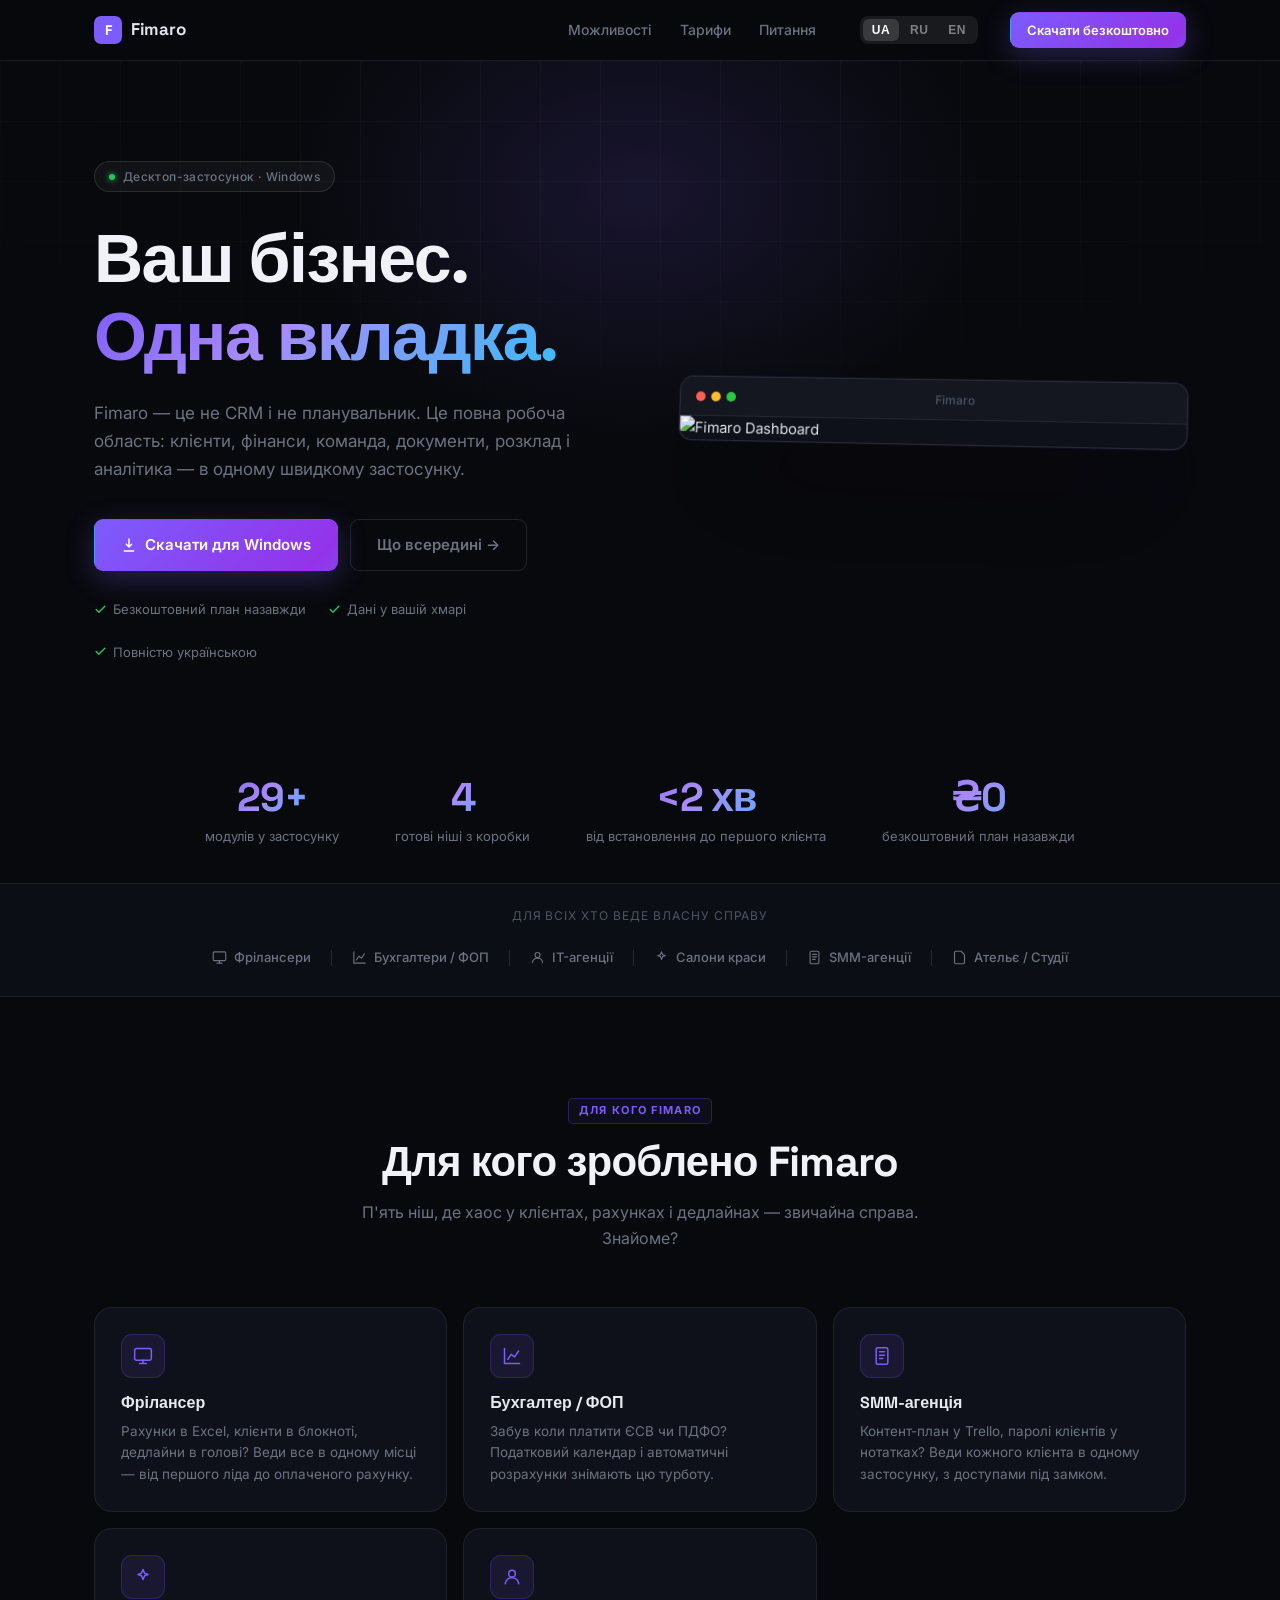
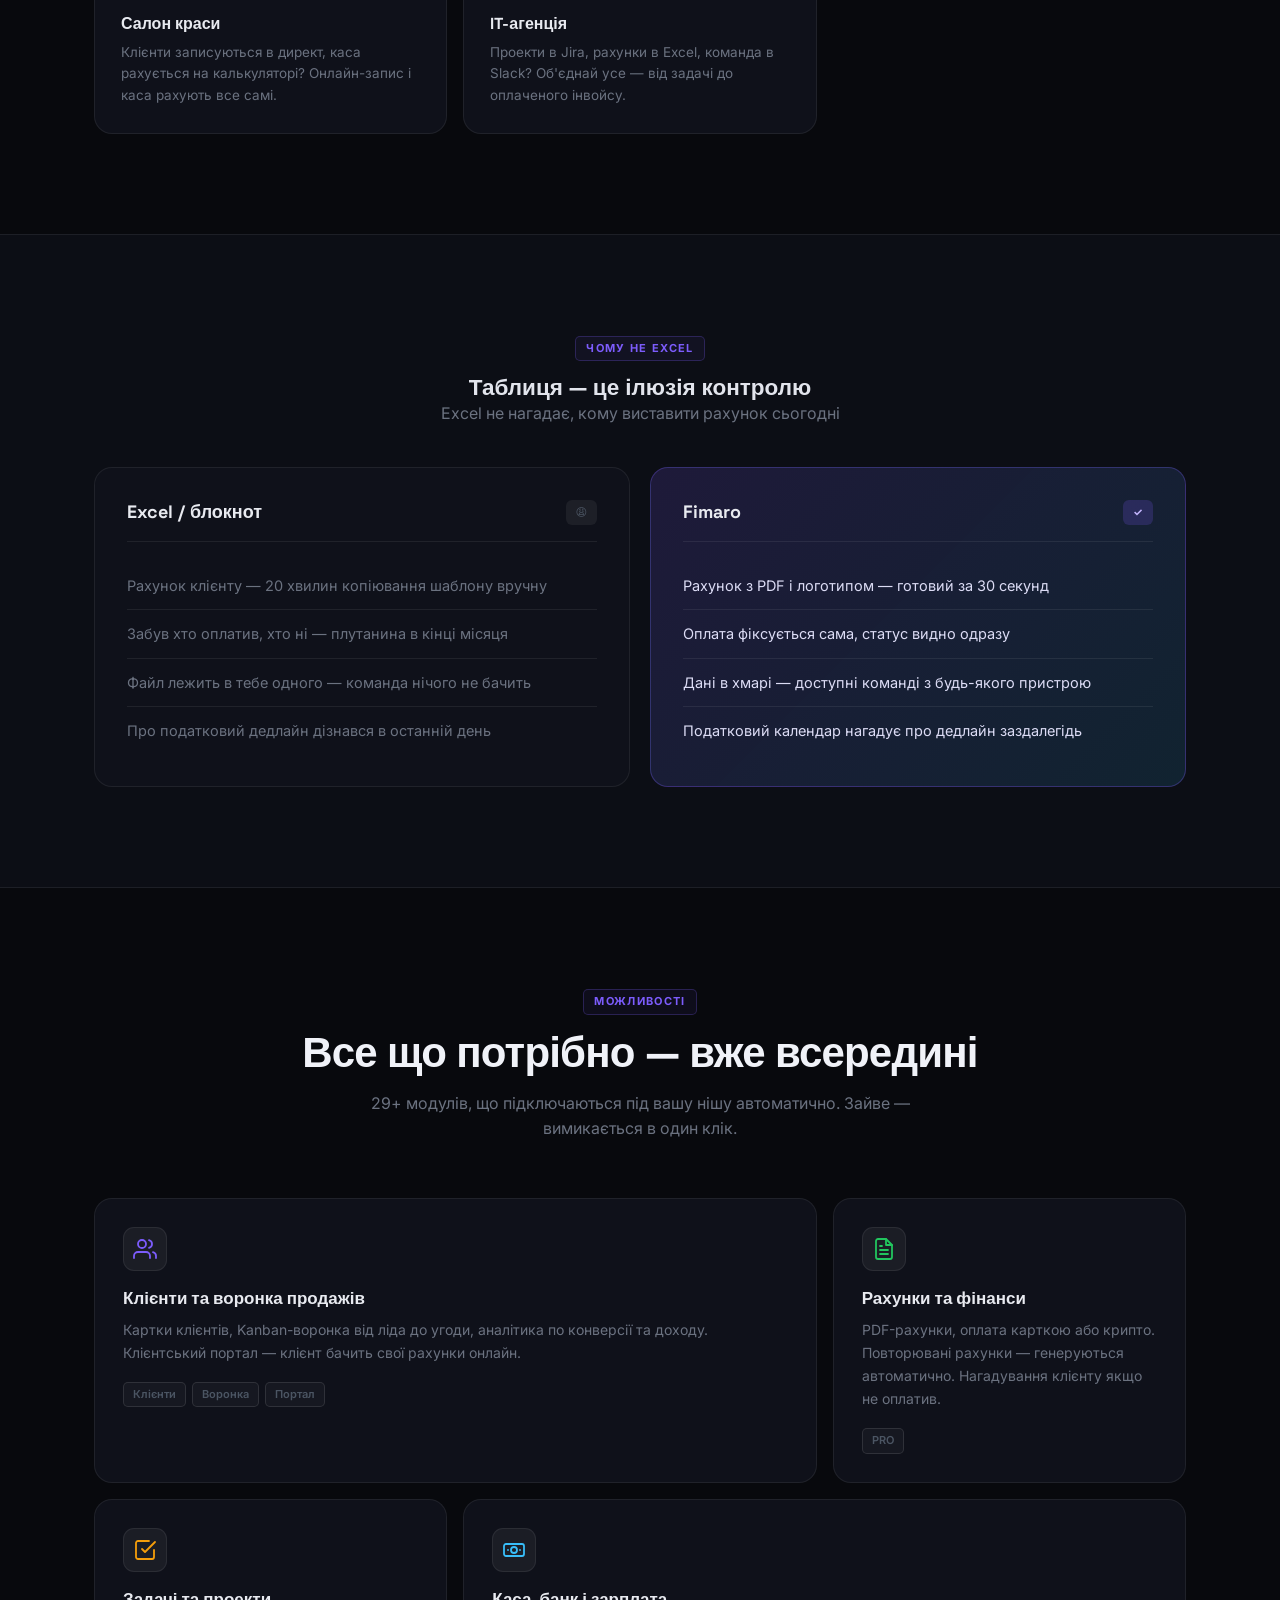
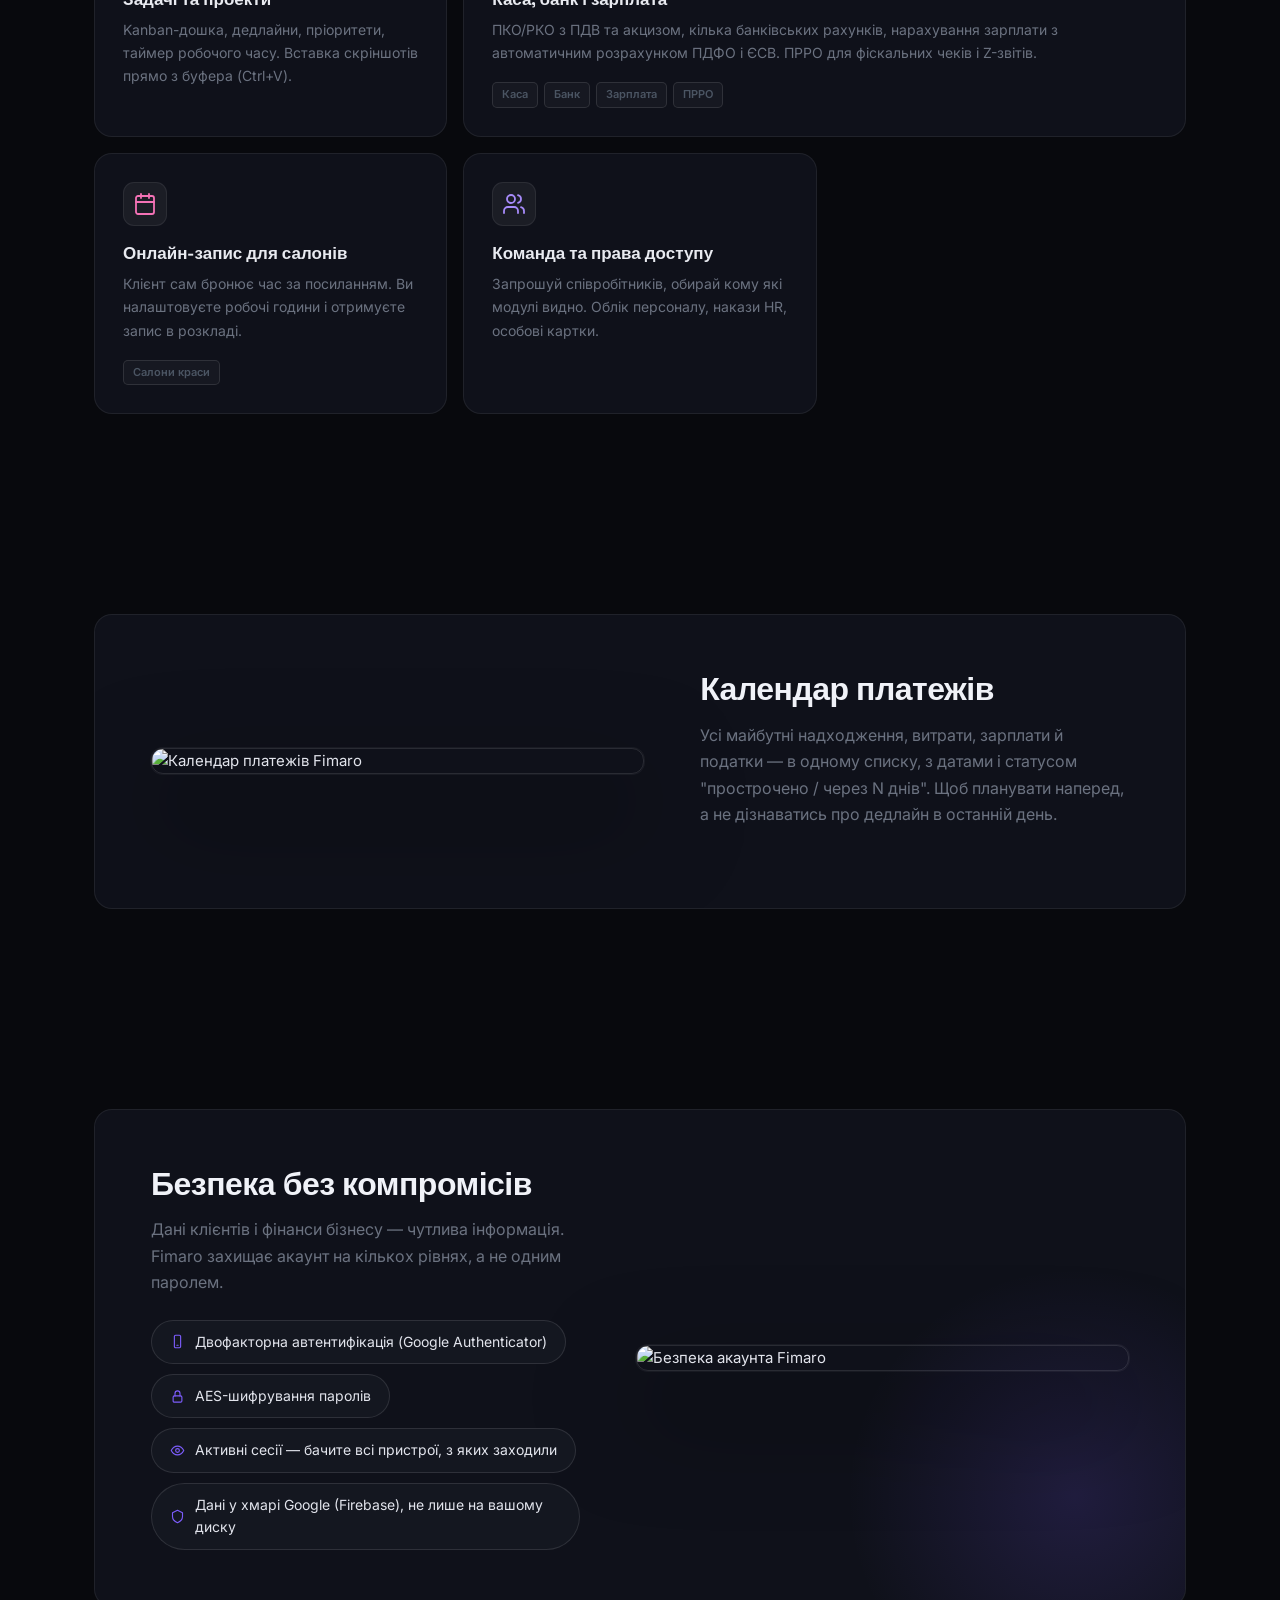
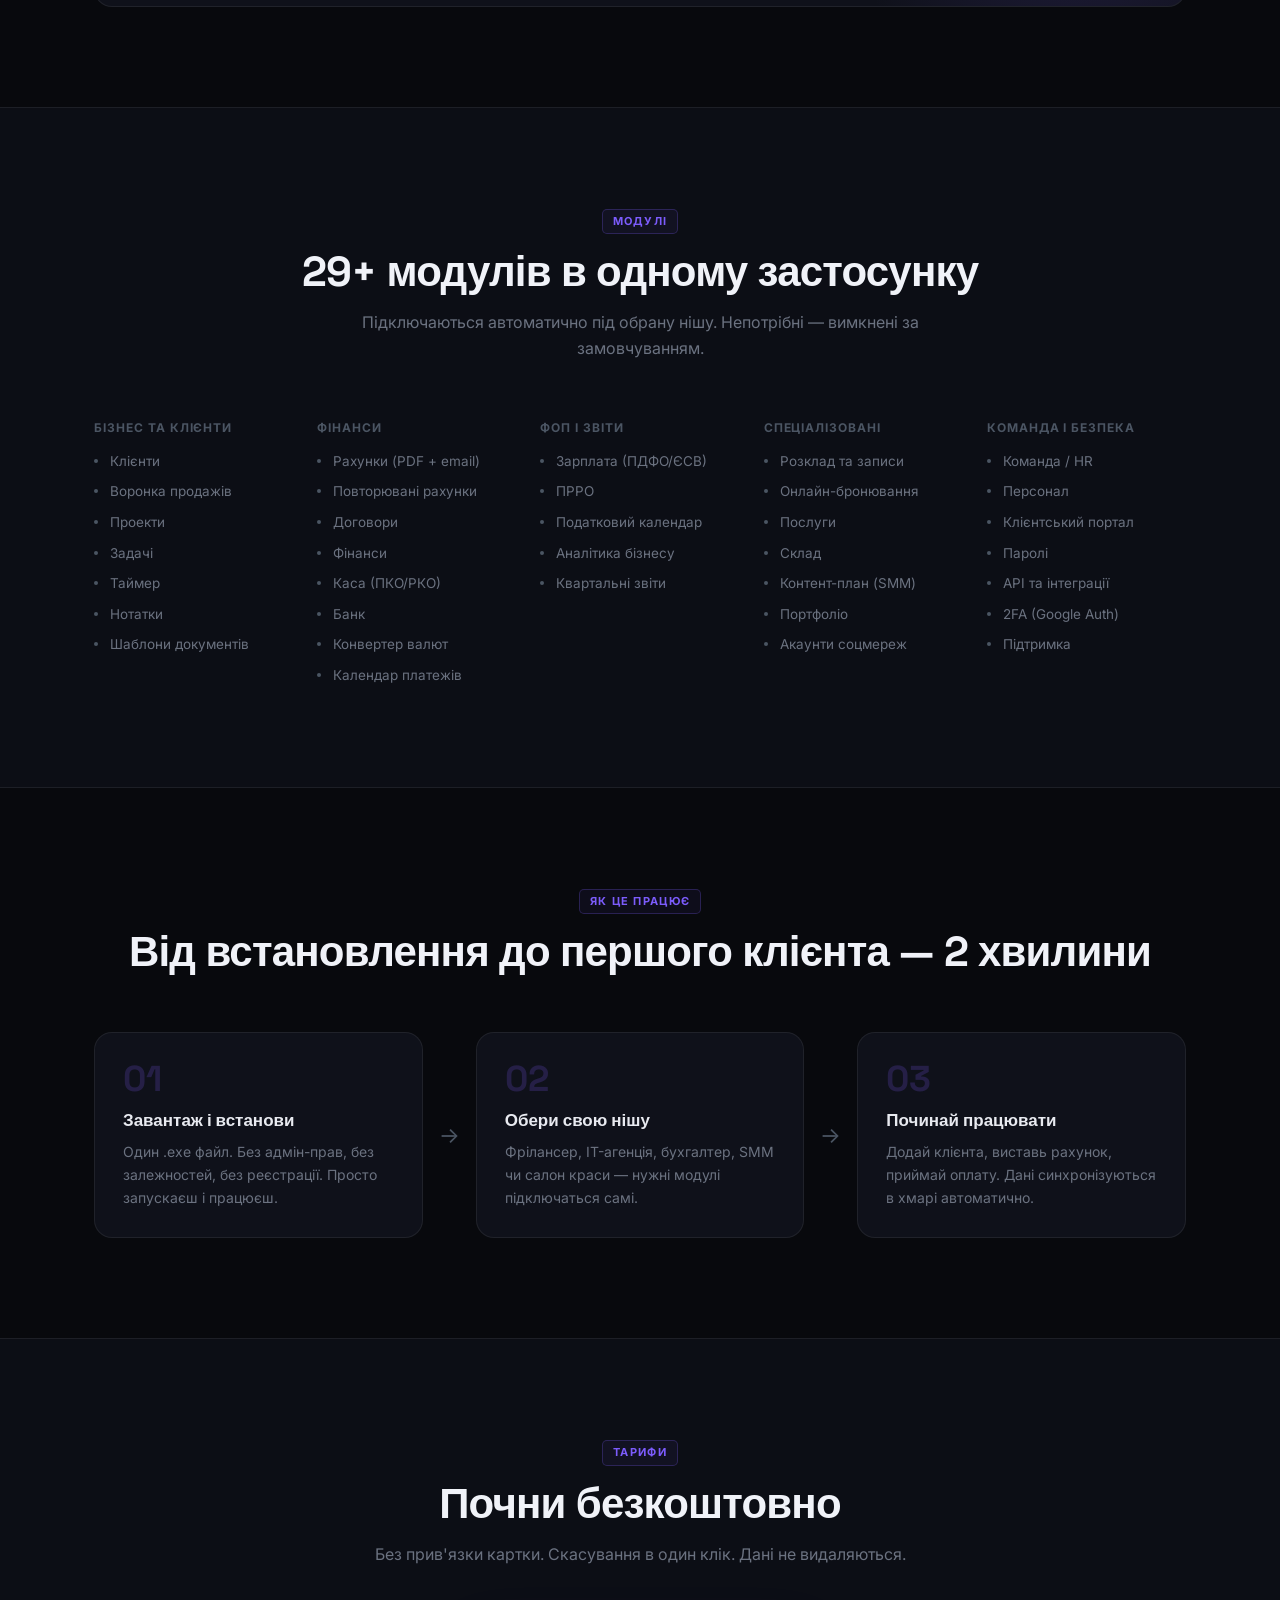
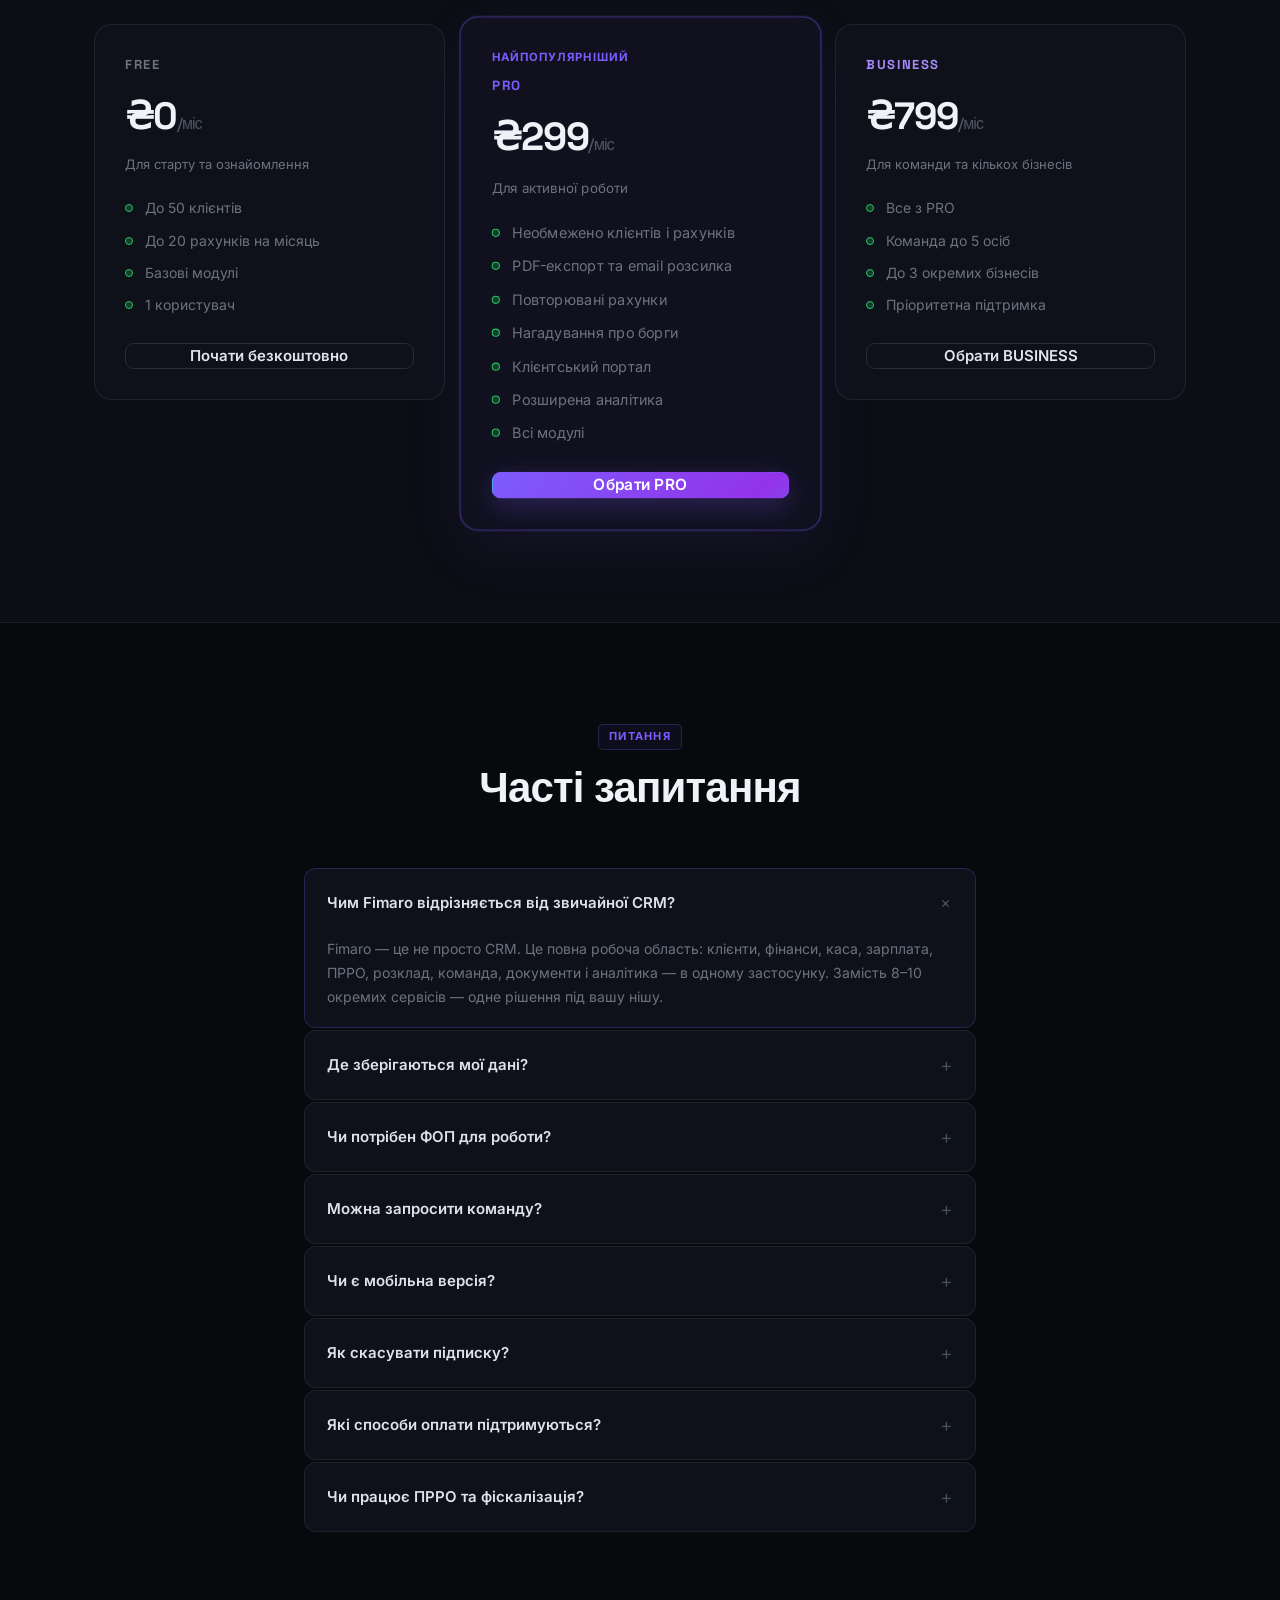
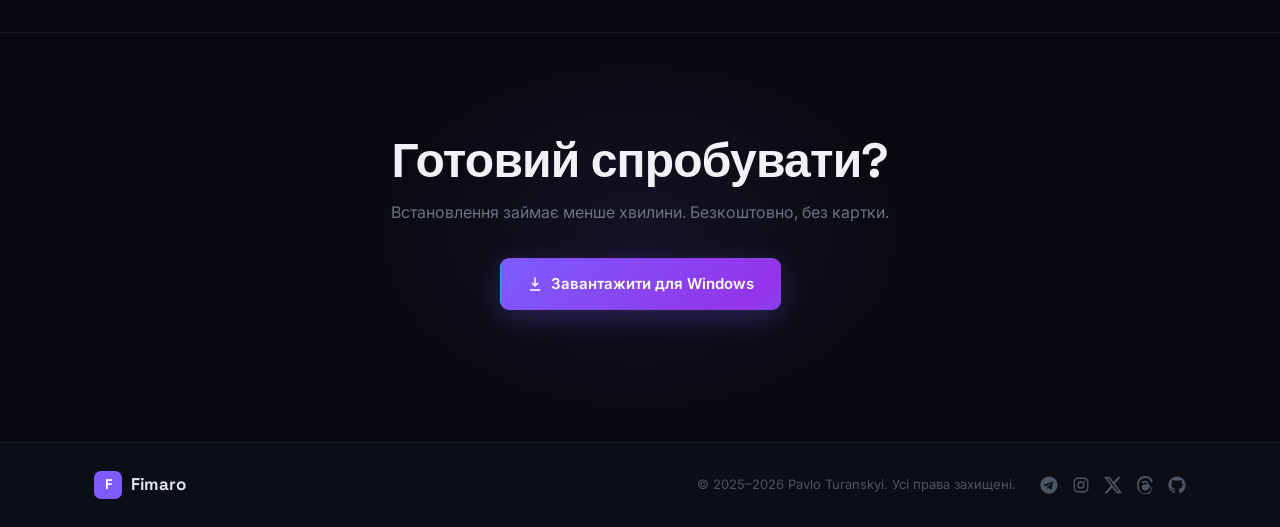
==== commit f20f7195: "socials: add real Telegram/Instagram handles, add X + Threads, fix logo letter - Telegram/Instagram " ====
--- a/index.html
+++ b/index.html
@@ -9,7 +9,7 @@
 <link rel="preconnect" href="https://fonts.gstatic.com" crossorigin>
 <link href="https://fonts.googleapis.com/css2?family=Inter:wght@400;500;600&family=Space+Grotesk:wght@500;600;700;800&display=swap" rel="stylesheet">
 <link rel="stylesheet" href="style.css">
-<link rel="icon" href="data:image/svg+xml,<svg xmlns=%22http://www.w3.org/2000/svg%22 viewBox=%220 0 100 100%22><rect width=%22100%22 height=%22100%22 rx=%2222%22 fill=%22%237C5CFC%22/><text x=%2250%22 y=%2268%22 font-size=%2260%22 text-anchor=%22middle%22 fill=%22white%22 font-family=%22sans-serif%22 font-weight=%22800%22>W</text></svg>">
+<link rel="icon" href="data:image/svg+xml,<svg xmlns=%22http://www.w3.org/2000/svg%22 viewBox=%220 0 100 100%22><rect width=%22100%22 height=%22100%22 rx=%2222%22 fill=%22%237C5CFC%22/><text x=%2250%22 y=%2268%22 font-size=%2260%22 text-anchor=%22middle%22 fill=%22white%22 font-family=%22sans-serif%22 font-weight=%22800%22>F</text></svg>">
 </head>
 <body>
 
@@ -17,7 +17,7 @@
 <header class="nav">
   <div class="container nav-inner">
     <div class="brand">
-      <div class="brand-logo">W</div>
+      <div class="brand-logo">F</div>
       Fimaro
     </div>
     <nav class="nav-links">
@@ -565,16 +565,22 @@
 <footer class="footer">
   <div class="container footer-inner">
     <div class="brand">
-      <div class="brand-logo">W</div>
+      <div class="brand-logo">F</div>
       Fimaro
     </div>
     <p class="footer-copy" data-i18n="footer.copy">© 2025–2026 Pavlo Turanskyi. Усі права захищені.</p>
     <div class="footer-links">
-      <a href="https://t.me/workhubapp" target="_blank" rel="noopener" title="Telegram">
+      <a href="https://t.me/fimaroapp_official" target="_blank" rel="noopener" title="Telegram">
         <svg width="18" height="18" viewBox="0 0 24 24" fill="currentColor"><path d="M12 .5C5.65.5.5 5.65.5 12s5.15 11.5 11.5 11.5S23.5 18.35 23.5 12 18.35.5 12 .5zm5.4 7.9l-1.9 9.05c-.14.64-.52.79-1.05.49l-2.9-2.14-1.4 1.35c-.16.16-.29.29-.59.29l.21-2.99 5.44-4.92c.24-.21-.05-.33-.36-.12l-6.73 4.24-2.9-.91c-.63-.2-.64-.63.13-.93l11.34-4.37c.52-.19.98.13.71 1.3z"/></svg>
       </a>
-      <a href="https://www.instagram.com/workhub.apps/" target="_blank" rel="noopener" title="Instagram">
+      <a href="https://www.instagram.com/fimaro.app/" target="_blank" rel="noopener" title="Instagram">
         <svg width="18" height="18" viewBox="0 0 24 24" fill="none" stroke="currentColor" stroke-width="1.8"><rect x="3" y="3" width="18" height="18" rx="5"/><circle cx="12" cy="12" r="4"/><circle cx="17.2" cy="6.8" r="1.1" fill="currentColor" stroke="none"/></svg>
+      </a>
+      <a href="https://x.com/fimaroapp" target="_blank" rel="noopener" title="X (Twitter)">
+        <svg width="18" height="18" viewBox="0 0 24 24" fill="currentColor"><path d="M18.9 1.153h3.68l-8.04 9.19L24 22.846h-7.406l-5.8-7.584-6.638 7.584H.474l8.6-9.83L0 1.154h7.594l5.243 6.932ZM17.61 20.644h2.039L6.486 3.24H4.298Z"/></svg>
+      </a>
+      <a href="https://www.threads.com/@fimaro.app" target="_blank" rel="noopener" title="Threads">
+        <svg width="18" height="18" viewBox="0 0 24 24" fill="currentColor"><path d="M12.186 24h-.007c-3.581-.024-6.334-1.205-8.184-3.509C2.35 18.44 1.5 15.586 1.472 12.01v-.017c.03-3.579.879-6.43 2.525-8.482C5.845 1.205 8.6.024 12.18 0h.014c2.746.02 5.043.725 6.826 2.098 1.68 1.293 2.858 3.13 3.502 5.463l-2.4.666c-1.02-3.696-3.61-5.573-7.688-5.606-2.93.024-5.15 1.008-6.606 2.928-1.36 1.79-2.06 4.253-2.084 7.32.024 3.066.724 5.529 2.084 7.318 1.456 1.92 3.676 2.905 6.606 2.929 2.635-.018 4.378-.652 5.828-2.12 1.652-1.67 1.617-3.72 1.086-4.947-.317-.73-.892-1.335-1.665-1.79-.192 1.352-.622 2.442-1.284 3.257-.878 1.083-2.124 1.673-3.708 1.751-1.202.06-2.362-.226-3.267-.804-1.075-.687-1.706-1.746-1.775-2.98-.135-2.436 1.799-4.187 4.815-4.361a13.9 13.9 0 0 1 2.902.14c-.12-.72-.365-1.291-.73-1.699-.5-.56-1.278-.845-2.313-.851h-.028c-.834 0-1.962.23-2.681 1.324l-2.04-1.402c.964-1.462 2.53-2.267 4.412-2.267h.037c3.15.02 5.024 1.945 5.21 5.322.107.06.212.121.315.185 1.457.907 2.522 2.28 3.007 3.868.67 2.184.31 5.418-2.42 7.897-1.815 1.65-4.083 2.443-7.086 2.462Z"/></svg>
       </a>
       <a href="https://github.com/Fimaro-App" target="_blank" rel="noopener" title="GitHub">
         <svg width="18" height="18" viewBox="0 0 24 24" fill="currentColor"><path d="M12 .5C5.65.5.5 5.65.5 12c0 5.08 3.29 9.39 7.86 10.91.57.1.78-.25.78-.55 0-.27-.01-1.17-.02-2.12-3.2.7-3.87-1.36-3.87-1.36-.53-1.33-1.28-1.68-1.28-1.68-1.05-.71.08-.7.08-.7 1.16.08 1.77 1.19 1.77 1.19 1.03 1.76 2.7 1.25 3.36.96.1-.74.4-1.25.72-1.54-2.56-.29-5.25-1.28-5.25-5.7 0-1.26.45-2.29 1.19-3.1-.12-.29-.52-1.46.11-3.05 0 0 .97-.31 3.18 1.18a11 11 0 0 1 5.79 0c2.21-1.49 3.18-1.18 3.18-1.18.63 1.59.23 2.76.11 3.05.74.81 1.19 1.84 1.19 3.1 0 4.43-2.7 5.41-5.27 5.69.42.36.78 1.07.78 2.16 0 1.56-.01 2.81-.01 3.19 0 .31.21.66.79.55A11.5 11.5 0 0 0 23.5 12C23.5 5.65 18.35.5 12 .5z"/></svg>
